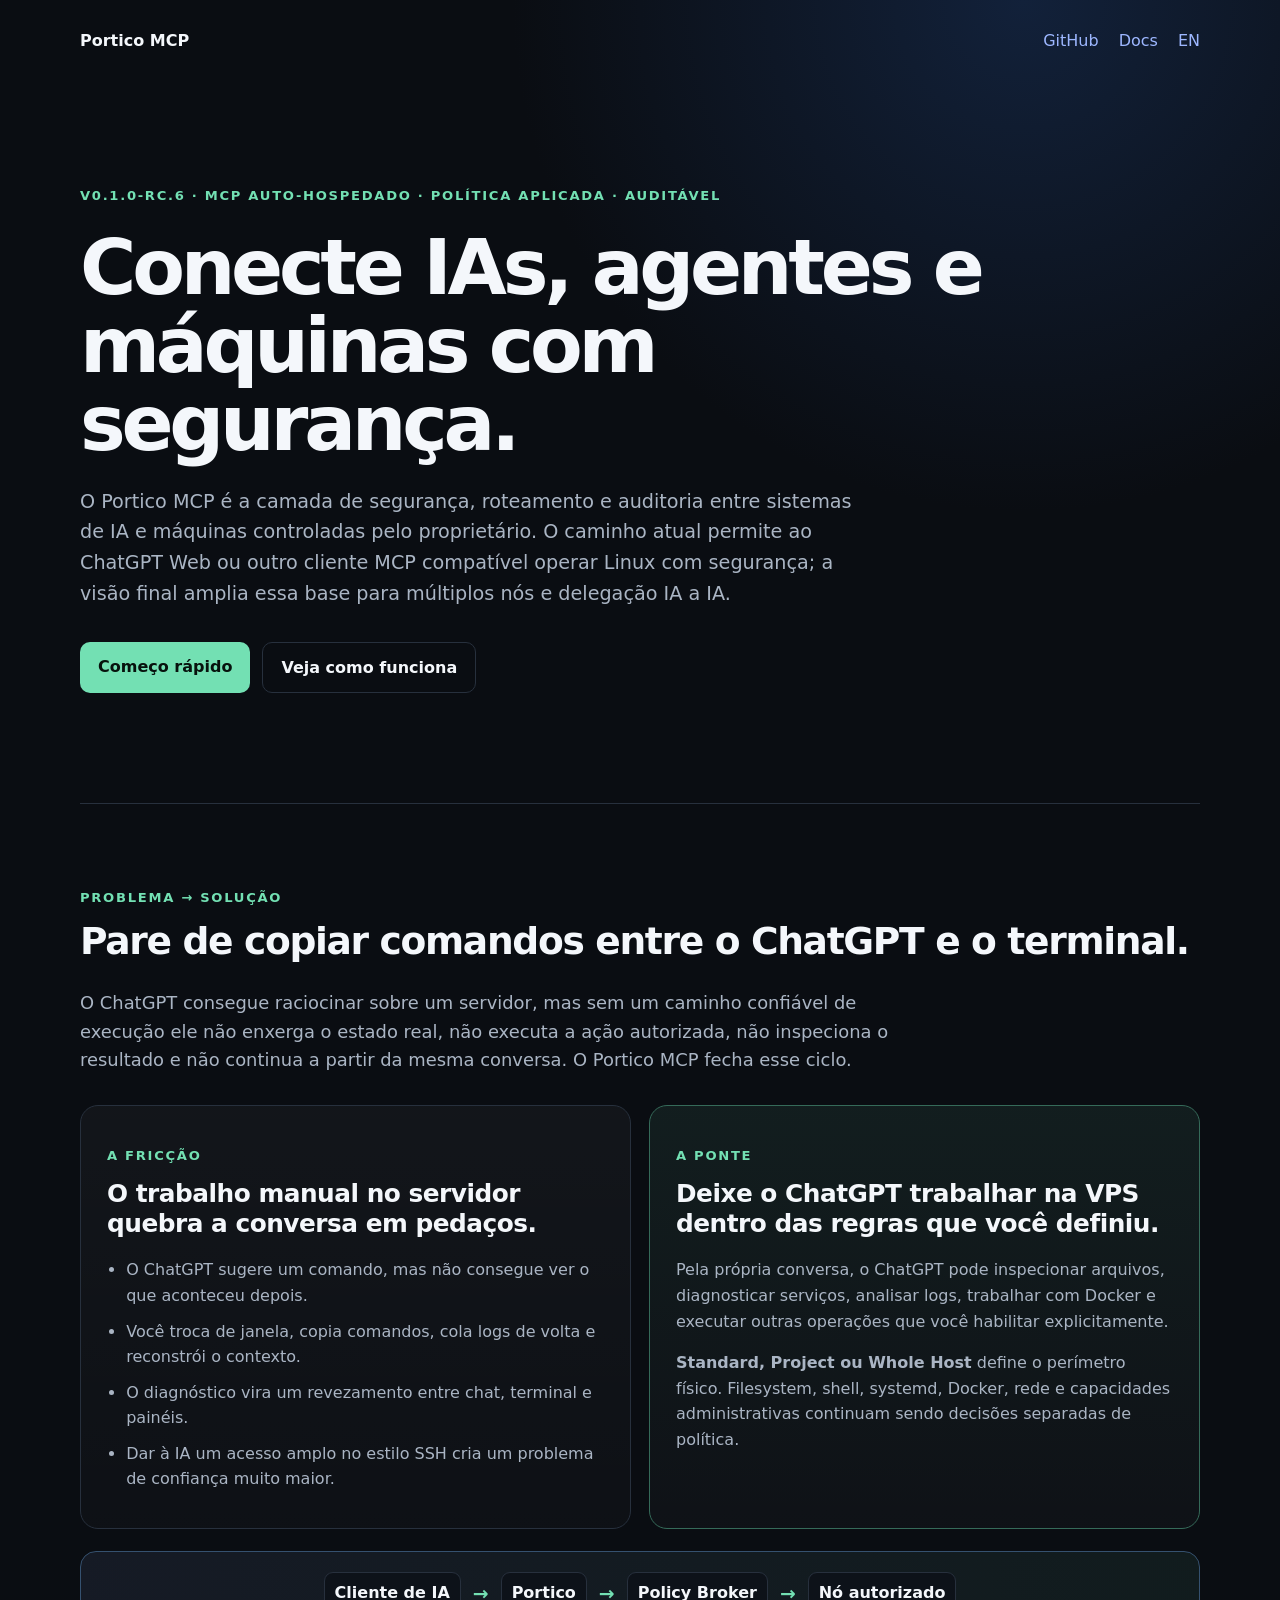
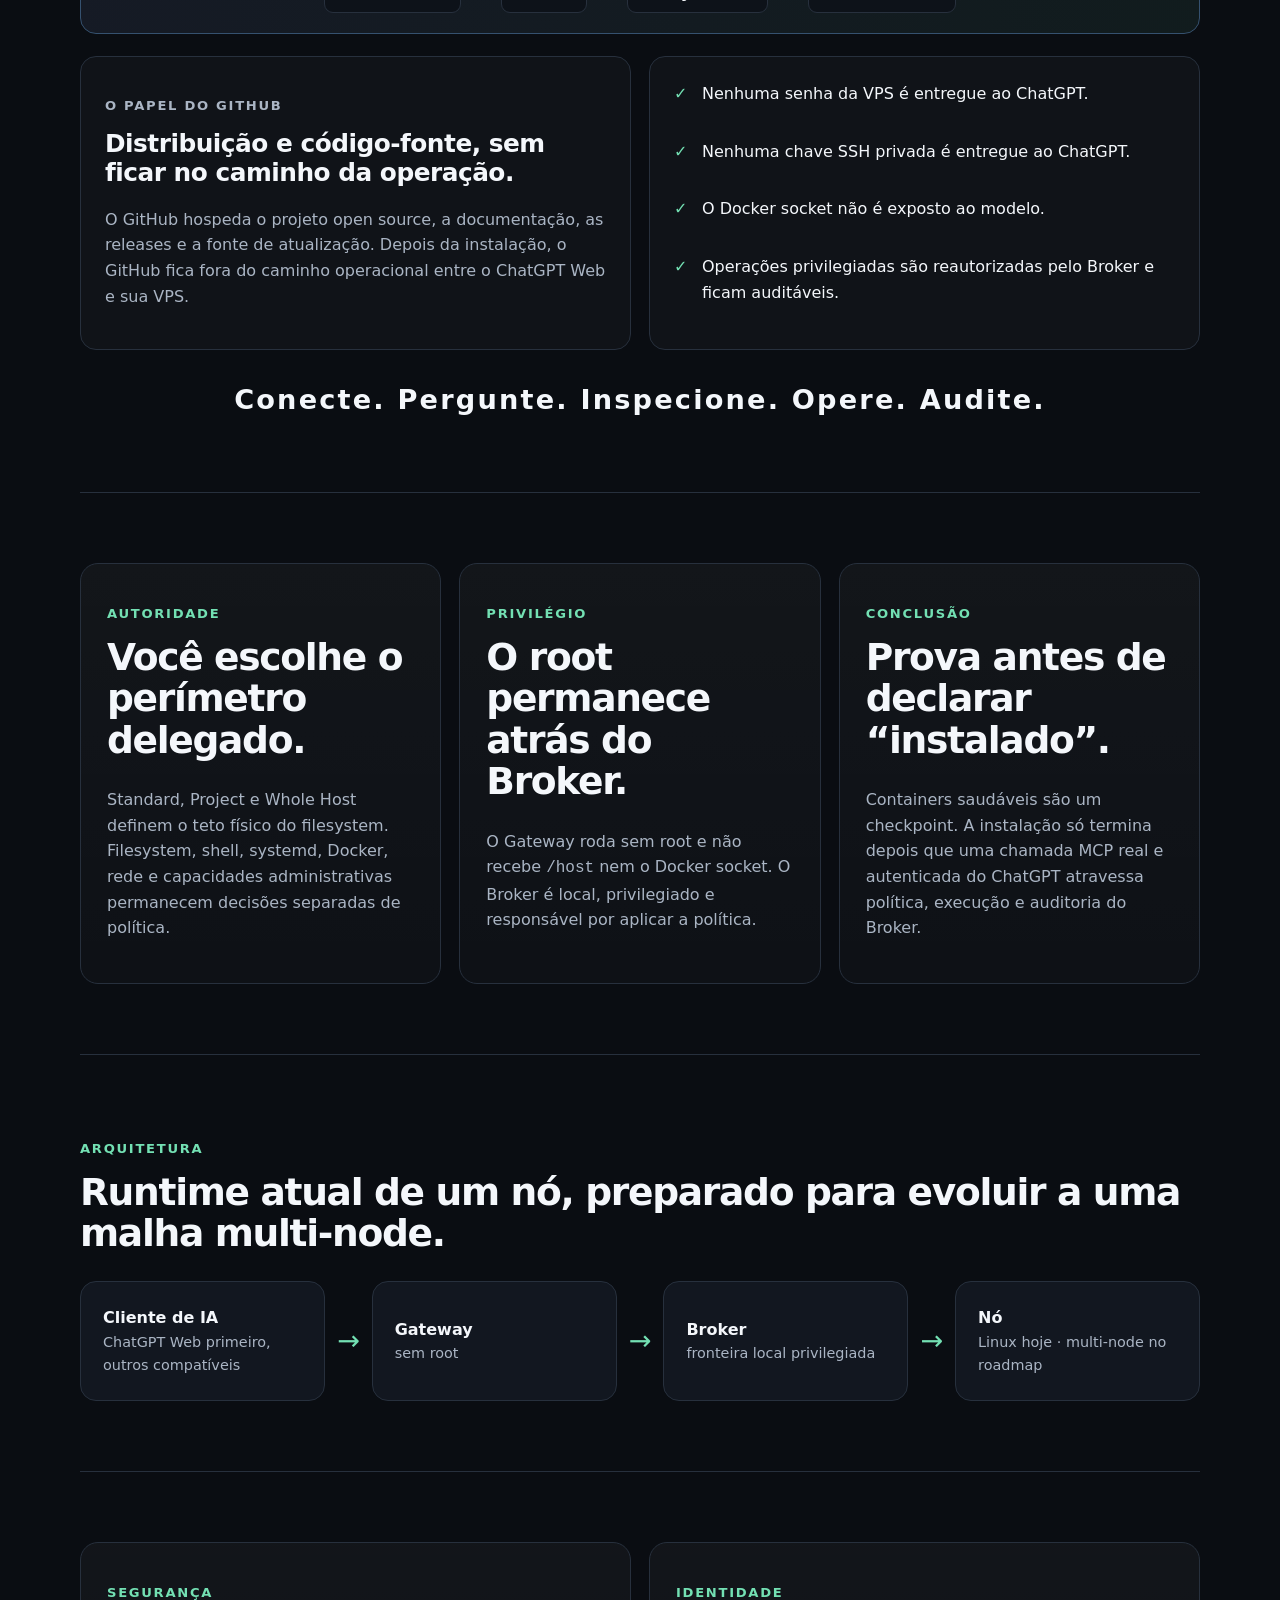
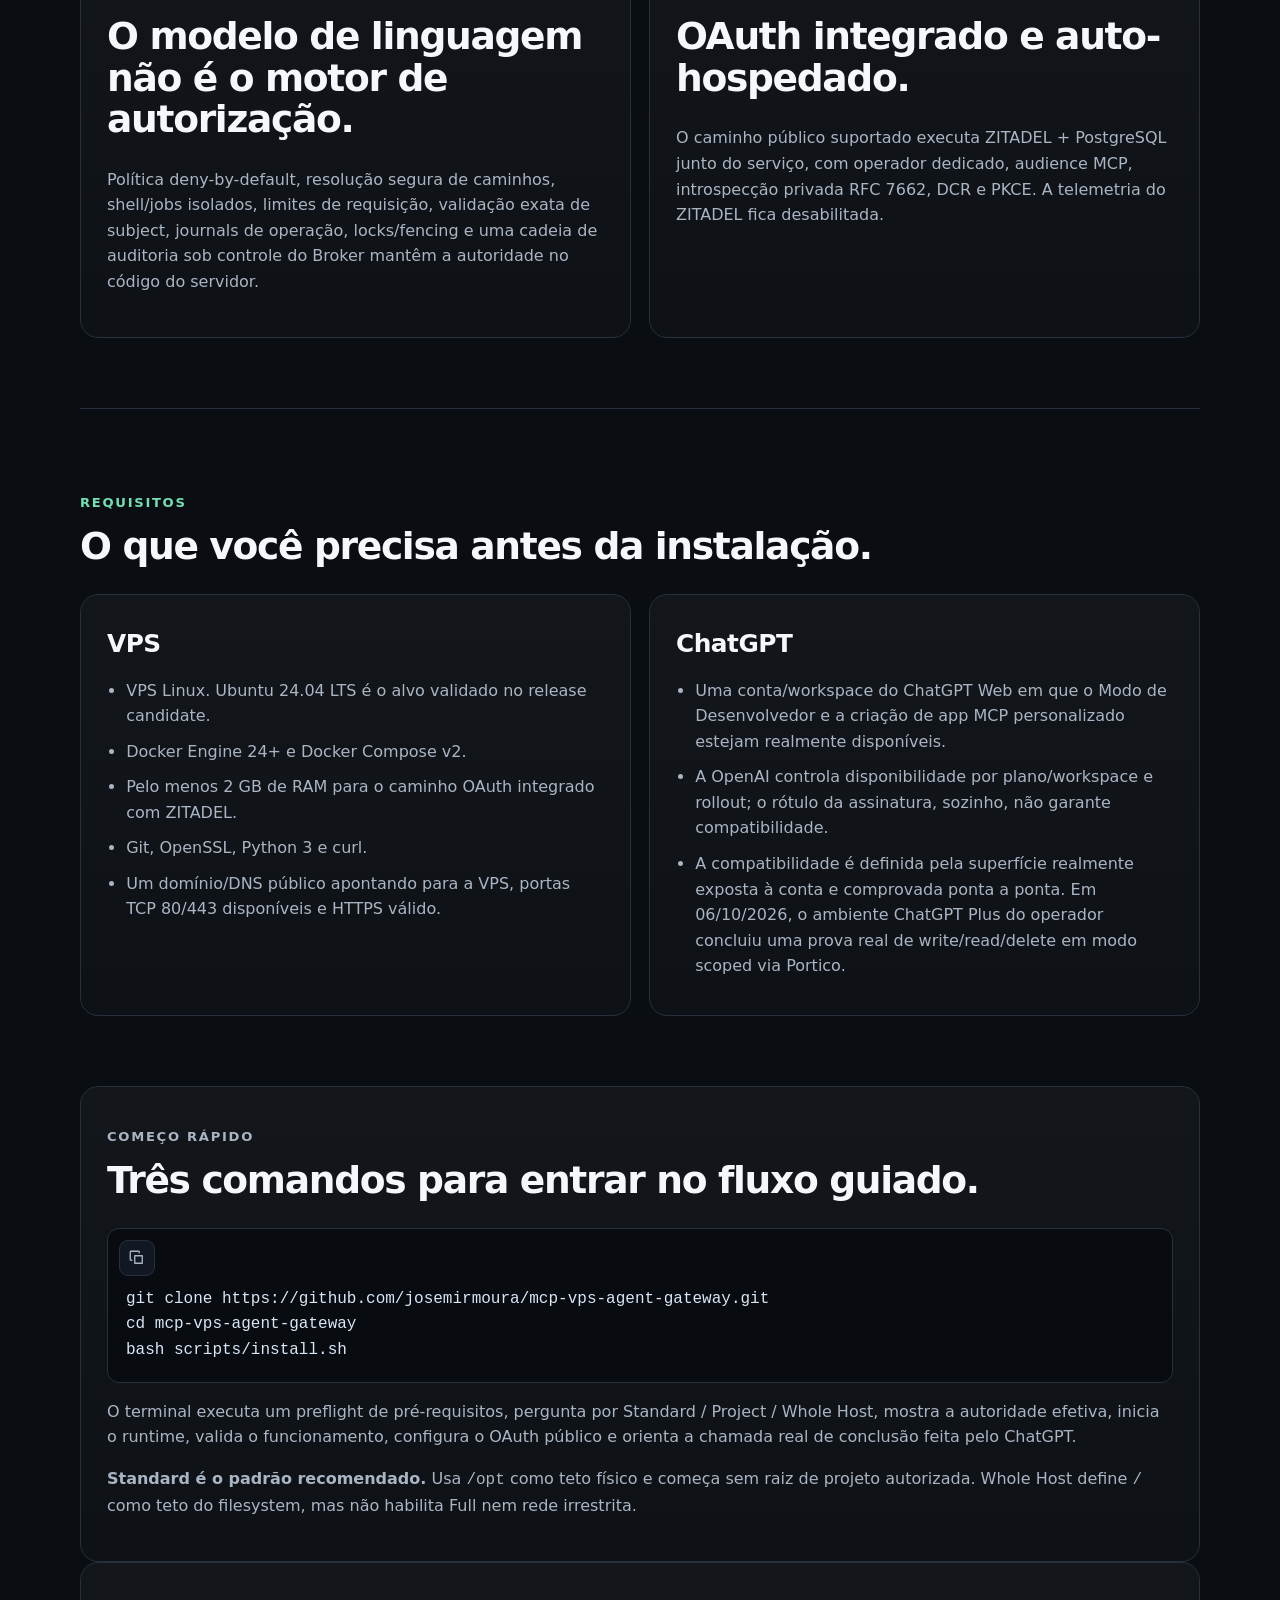
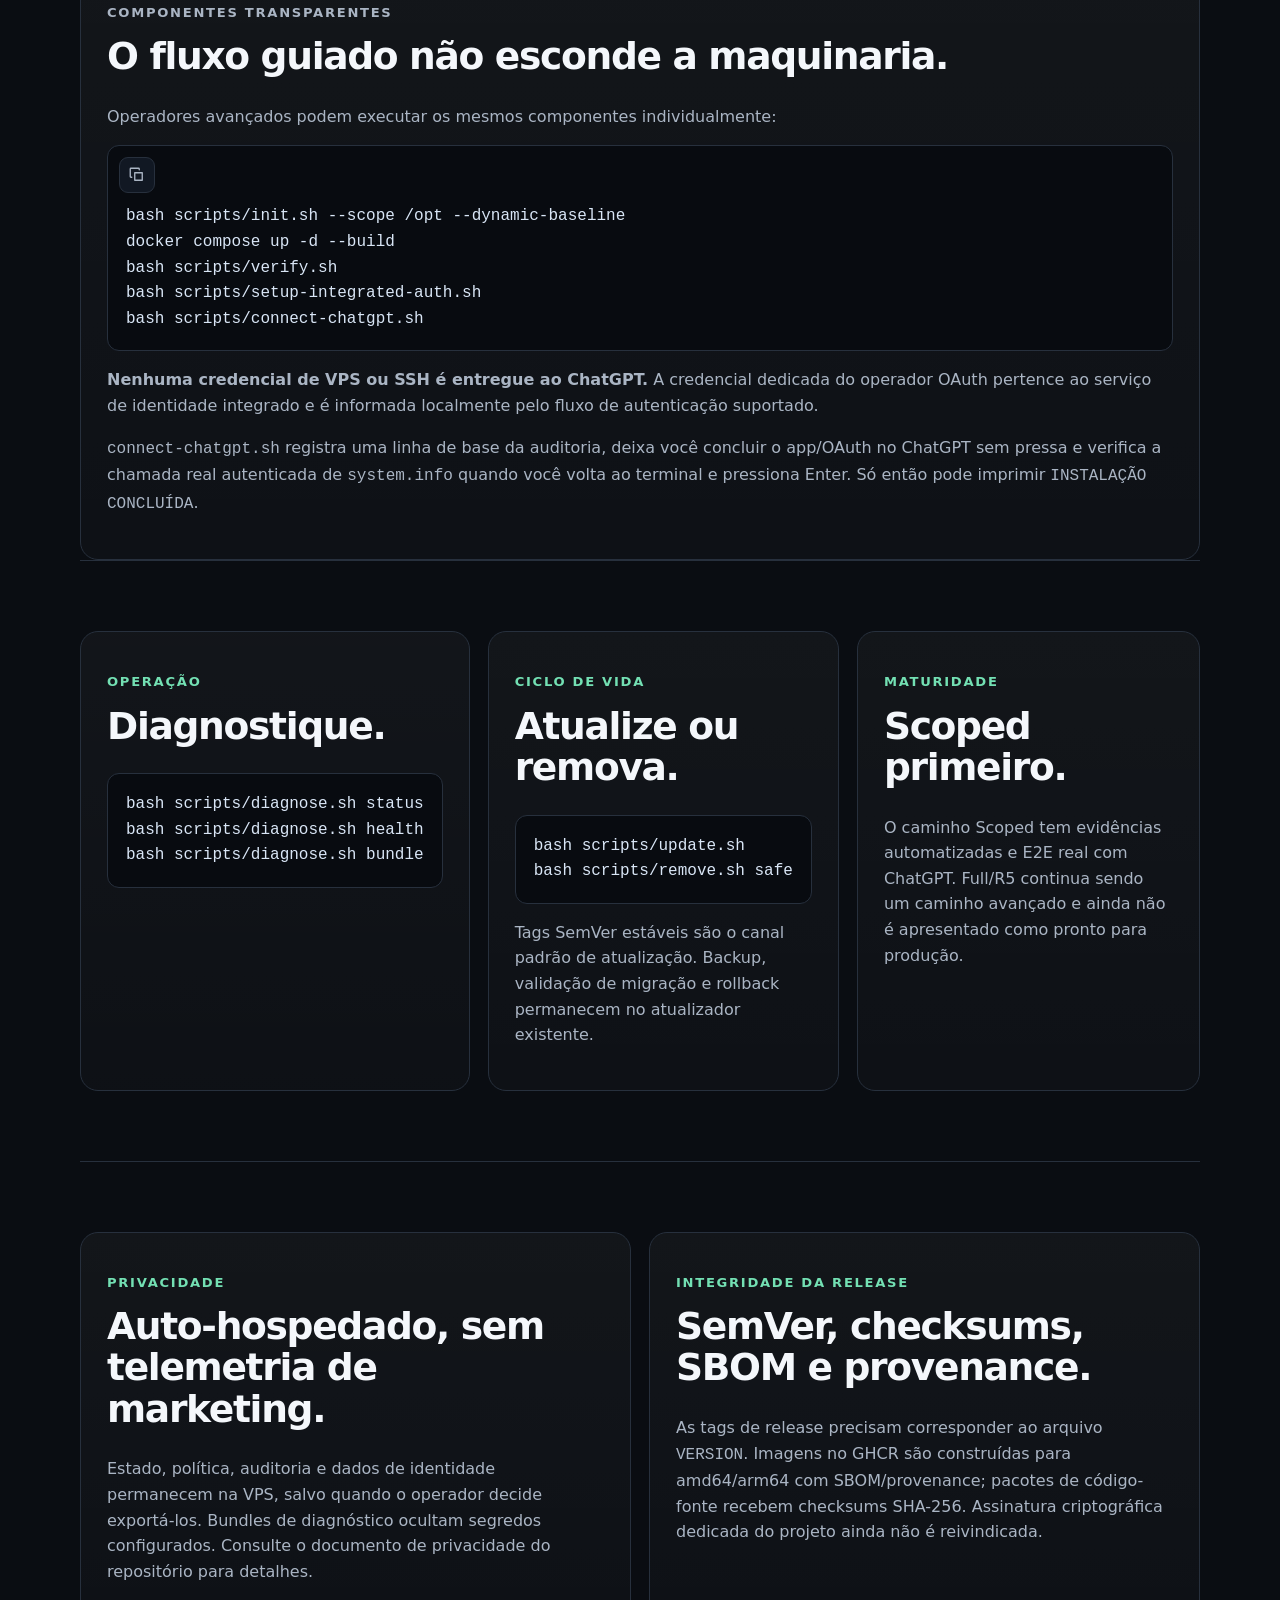
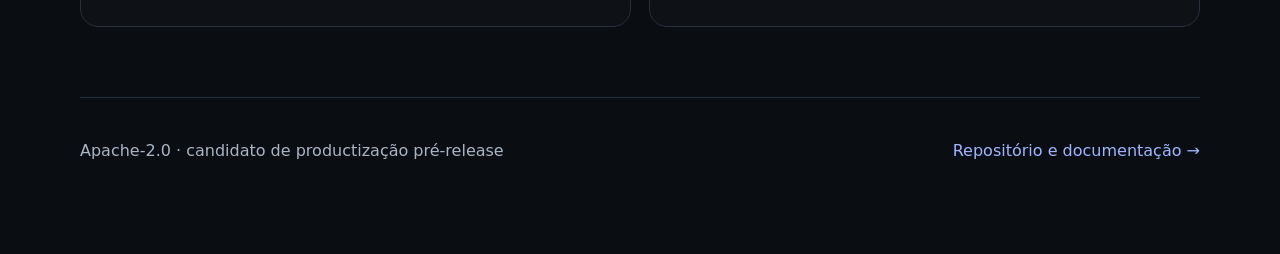
==== site/pt-BR/index.html @ 383d84ef "site: show rc6 candidate in pt-BR" ====
<!doctype html>
<html lang="pt-BR">
<head>
  <meta charset="utf-8">
  <meta name="viewport" content="width=device-width,initial-scale=1">
  <meta name="description" content="O Portico é uma camada open source multi-IA e multi-node de controle e comunicação. O caminho atual conecta com segurança ChatGPT Web e clientes MCP compatíveis ao Linux com policy e auditoria.">
  <link rel="canonical" href="https://josemirmoura.github.io/mcp-vps-agent-gateway/pt-BR/">
  <link rel="alternate" hreflang="en" href="https://josemirmoura.github.io/mcp-vps-agent-gateway/">
  <link rel="alternate" hreflang="pt-BR" href="https://josemirmoura.github.io/mcp-vps-agent-gateway/pt-BR/">
  <link rel="alternate" hreflang="x-default" href="https://josemirmoura.github.io/mcp-vps-agent-gateway/">
  <meta property="og:title" content="Conecte IAs, agentes e máquinas com segurança | Portico MCP">
  <meta property="og:description" content="Uma camada segura e auditável entre clientes de IA, agentes e máquinas. Caminho Linux validado hoje; multi-node e comunicação IA a IA no roadmap.">
  <meta property="og:type" content="website">
  <meta property="og:url" content="https://josemirmoura.github.io/mcp-vps-agent-gateway/pt-BR/">
  <meta property="og:locale" content="pt_BR">
  <meta property="og:locale:alternate" content="en_US">
  <title>Conecte IAs, agentes e máquinas com segurança | Portico MCP</title>
  <link rel="stylesheet" href="../styles.css">
  <script type="application/ld+json">
  {
    "@context": "https://schema.org",
    "@type": "SoftwareSourceCode",
    "name": "Portico MCP",
    "description": "Camada open source de controle e comunicação entre clientes de IA, agentes de IA, computadores e serviços. O caminho atual conecta clientes MCP compatíveis ao Linux com policy e auditoria; a visão final é multi-node e IA a IA.",
    "codeRepository": "https://github.com/josemirmoura/mcp-vps-agent-gateway",
    "programmingLanguage": ["Go", "Shell"],
    "runtimePlatform": "Linux com Docker Engine e Docker Compose v2",
    "license": "https://www.apache.org/licenses/LICENSE-2.0",
    "inLanguage": "pt-BR"
  }
  </script>
  <script src="../app.js" defer></script>
</head>
<body>
  <header class="hero">
    <nav>
      <strong>Portico MCP</strong>
      <div>
        <a href="https://github.com/josemirmoura/mcp-vps-agent-gateway">GitHub</a>
        <a href="https://github.com/josemirmoura/mcp-vps-agent-gateway/blob/main/README.pt-BR.md">Docs</a>
        <a href="../" lang="en" hreflang="en">EN</a>
      </div>
    </nav>
    <div class="hero-copy">
      <p class="eyebrow">v0.1.0-rc.6 · MCP auto-hospedado · política aplicada · auditável</p>
      <h1>Conecte IAs, agentes e máquinas com segurança.</h1>
      <p class="lede">O Portico MCP é a camada de segurança, roteamento e auditoria entre sistemas de IA e máquinas controladas pelo proprietário. O caminho atual permite ao ChatGPT Web ou outro cliente MCP compatível operar Linux com segurança; a visão final amplia essa base para múltiplos nós e delegação IA a IA.</p>
      <div class="actions">
        <a class="button" href="#quick-start">Começo rápido</a>
        <a class="button secondary" href="#problem-solution">Veja como funciona</a>
      </div>
    </div>
  </header>

  <main>
    <section id="problem-solution" class="solution-section">
      <p class="eyebrow">Problema → Solução</p>
      <h2>Pare de copiar comandos entre o ChatGPT e o terminal.</h2>
      <p class="section-lede">O ChatGPT consegue raciocinar sobre um servidor, mas sem um caminho confiável de execução ele não enxerga o estado real, não executa a ação autorizada, não inspeciona o resultado e não continua a partir da mesma conversa. O Portico MCP fecha esse ciclo.</p>

      <div class="grid two problem-solution-grid">
        <article>
          <p class="eyebrow">A fricção</p>
          <h3>O trabalho manual no servidor quebra a conversa em pedaços.</h3>
          <ul class="feature-list">
            <li>O ChatGPT sugere um comando, mas não consegue ver o que aconteceu depois.</li>
            <li>Você troca de janela, copia comandos, cola logs de volta e reconstrói o contexto.</li>
            <li>O diagnóstico vira um revezamento entre chat, terminal e painéis.</li>
            <li>Dar à IA um acesso amplo no estilo SSH cria um problema de confiança muito maior.</li>
          </ul>
        </article>
        <article class="solution-card">
          <p class="eyebrow">A ponte</p>
          <h3>Deixe o ChatGPT trabalhar na VPS dentro das regras que você definiu.</h3>
          <p>Pela própria conversa, o ChatGPT pode inspecionar arquivos, diagnosticar serviços, analisar logs, trabalhar com Docker e executar outras operações que você habilitar explicitamente.</p>
          <p><strong>Standard, Project ou Whole Host</strong> define o perímetro físico. Filesystem, shell, systemd, Docker, rede e capacidades administrativas continuam sendo decisões separadas de política.</p>
        </article>
      </div>

      <div class="runtime-strip" aria-label="Fluxo de execução">
        <span>Cliente de IA</span><b>→</b><span>Portico</span><b>→</b><span>Policy Broker</span><b>→</b><span>Nó autorizado</span>
      </div>

      <div class="grid two trust-grid">
        <div class="trust-copy">
          <p class="eyebrow">O papel do GitHub</p>
          <h3>Distribuição e código-fonte, sem ficar no caminho da operação.</h3>
          <p>O GitHub hospeda o projeto open source, a documentação, as releases e a fonte de atualização. Depois da instalação, o GitHub fica fora do caminho operacional entre o ChatGPT Web e sua VPS.</p>
        </div>
        <ul class="assurance-list">
          <li>Nenhuma senha da VPS é entregue ao ChatGPT.</li>
          <li>Nenhuma chave SSH privada é entregue ao ChatGPT.</li>
          <li>O Docker socket não é exposto ao modelo.</li>
          <li>Operações privilegiadas são reautorizadas pelo Broker e ficam auditáveis.</li>
        </ul>
      </div>

      <p class="closing-line">Conecte. Pergunte. Inspecione. Opere. Audite.</p>
    </section>

    <section class="grid three">
      <article>
        <p class="eyebrow">Autoridade</p>
        <h2>Você escolhe o perímetro delegado.</h2>
        <p>Standard, Project e Whole Host definem o teto físico do filesystem. Filesystem, shell, systemd, Docker, rede e capacidades administrativas permanecem decisões separadas de política.</p>
      </article>
      <article>
        <p class="eyebrow">Privilégio</p>
        <h2>O root permanece atrás do Broker.</h2>
        <p>O Gateway roda sem root e não recebe <code>/host</code> nem o Docker socket. O Broker é local, privilegiado e responsável por aplicar a política.</p>
      </article>
      <article>
        <p class="eyebrow">Conclusão</p>
        <h2>Prova antes de declarar “instalado”.</h2>
        <p>Containers saudáveis são um checkpoint. A instalação só termina depois que uma chamada MCP real e autenticada do ChatGPT atravessa política, execução e auditoria do Broker.</p>
      </article>
    </section>

    <section>
      <p class="eyebrow">Arquitetura</p>
      <h2>Runtime atual de um nó, preparado para evoluir a uma malha multi-node.</h2>
      <div class="architecture">
        <div class="node"><strong>Cliente de IA</strong><span>ChatGPT Web primeiro, outros compatíveis</span></div>
        <div class="arrow">→</div>
        <div class="node"><strong>Gateway</strong><span>sem root</span></div>
        <div class="arrow">→</div>
        <div class="node"><strong>Broker</strong><span>fronteira local privilegiada</span></div>
        <div class="arrow">→</div>
        <div class="node"><strong>Nó</strong><span>Linux hoje · multi-node no roadmap</span></div>
      </div>
    </section>

    <section class="grid two">
      <article>
        <p class="eyebrow">Segurança</p>
        <h2>O modelo de linguagem não é o motor de autorização.</h2>
        <p>Política deny-by-default, resolução segura de caminhos, shell/jobs isolados, limites de requisição, validação exata de subject, journals de operação, locks/fencing e uma cadeia de auditoria sob controle do Broker mantêm a autoridade no código do servidor.</p>
      </article>
      <article>
        <p class="eyebrow">Identidade</p>
        <h2>OAuth integrado e auto-hospedado.</h2>
        <p>O caminho público suportado executa ZITADEL + PostgreSQL junto do serviço, com operador dedicado, audience MCP, introspecção privada RFC 7662, DCR e PKCE. A telemetria do ZITADEL fica desabilitada.</p>
      </article>
    </section>

    <section id="requirements">
      <p class="eyebrow">Requisitos</p>
      <h2>O que você precisa antes da instalação.</h2>
      <div class="grid two">
        <article>
          <h3>VPS</h3>
          <ul class="feature-list">
            <li>VPS Linux. Ubuntu 24.04 LTS é o alvo validado no release candidate.</li>
            <li>Docker Engine 24+ e Docker Compose v2.</li>
            <li>Pelo menos 2 GB de RAM para o caminho OAuth integrado com ZITADEL.</li>
            <li>Git, OpenSSL, Python 3 e curl.</li>
            <li>Um domínio/DNS público apontando para a VPS, portas TCP 80/443 disponíveis e HTTPS válido.</li>
          </ul>
        </article>
        <article>
          <h3>ChatGPT</h3>
          <ul class="feature-list">
            <li>Uma conta/workspace do ChatGPT Web em que o Modo de Desenvolvedor e a criação de app MCP personalizado estejam realmente disponíveis.</li>
            <li>A OpenAI controla disponibilidade por plano/workspace e rollout; o rótulo da assinatura, sozinho, não garante compatibilidade.</li>
            <li>A compatibilidade é definida pela superfície realmente exposta à conta e comprovada ponta a ponta. Em 06/10/2026, o ambiente ChatGPT Plus do operador concluiu uma prova real de write/read/delete em modo scoped via Portico.</li>
          </ul>
        </article>
      </div>
    </section>

    <section id="quick-start" class="quick">
      <p class="eyebrow">Começo rápido</p>
      <h2>Três comandos para entrar no fluxo guiado.</h2>
      <div class="code-block">
        <button class="copy-button" type="button" data-copy-target="quick-start-code" aria-label="Copiar começo rápido" title="Copiar comandos">
          <svg class="copy-icon" viewBox="0 0 24 24" aria-hidden="true"><path d="M9 9h10v10H9z"></path><path d="M5 15H4a1 1 0 0 1-1-1V4a1 1 0 0 1 1-1h10a1 1 0 0 1 1 1v1"></path></svg>
          <svg class="check-icon" viewBox="0 0 24 24" aria-hidden="true"><path d="m5 12 4 4L19 6"></path></svg>
        </button>
        <pre><code id="quick-start-code">git clone https://github.com/josemirmoura/mcp-vps-agent-gateway.git
cd mcp-vps-agent-gateway
bash scripts/install.sh</code></pre>
      </div>
      <p>O terminal executa um preflight de pré-requisitos, pergunta por Standard / Project / Whole Host, mostra a autoridade efetiva, inicia o runtime, valida o funcionamento, configura o OAuth público e orienta a chamada real de conclusão feita pelo ChatGPT.</p>
      <p><strong>Standard é o padrão recomendado.</strong> Usa <code>/opt</code> como teto físico e começa sem raiz de projeto autorizada. Whole Host define <code>/</code> como teto do filesystem, mas não habilita Full nem rede irrestrita.</p>
    </section>

    <section id="connect-chatgpt" class="quick">
      <p class="eyebrow">Componentes transparentes</p>
      <h2>O fluxo guiado não esconde a maquinaria.</h2>
      <p>Operadores avançados podem executar os mesmos componentes individualmente:</p>
      <div class="code-block">
        <button class="copy-button" type="button" data-copy-target="components-code" aria-label="Copiar comandos dos componentes" title="Copiar comandos">
          <svg class="copy-icon" viewBox="0 0 24 24" aria-hidden="true"><path d="M9 9h10v10H9z"></path><path d="M5 15H4a1 1 0 0 1-1-1V4a1 1 0 0 1 1-1h10a1 1 0 0 1 1 1v1"></path></svg>
          <svg class="check-icon" viewBox="0 0 24 24" aria-hidden="true"><path d="m5 12 4 4L19 6"></path></svg>
        </button>
        <pre><code id="components-code">bash scripts/init.sh --scope /opt --dynamic-baseline
docker compose up -d --build
bash scripts/verify.sh
bash scripts/setup-integrated-auth.sh
bash scripts/connect-chatgpt.sh</code></pre>
      </div>
      <p><strong>Nenhuma credencial de VPS ou SSH é entregue ao ChatGPT.</strong> A credencial dedicada do operador OAuth pertence ao serviço de identidade integrado e é informada localmente pelo fluxo de autenticação suportado.</p>
      <p><code>connect-chatgpt.sh</code> registra uma linha de base da auditoria, deixa você concluir o app/OAuth no ChatGPT sem pressa e verifica a chamada real autenticada de <code>system.info</code> quando você volta ao terminal e pressiona Enter. Só então pode imprimir <code>INSTALAÇÃO CONCLUÍDA</code>.</p>
    </section>

    <section class="grid three">
      <article>
        <p class="eyebrow">Operação</p>
        <h2>Diagnostique.</h2>
        <pre><code>bash scripts/diagnose.sh status
bash scripts/diagnose.sh health
bash scripts/diagnose.sh bundle</code></pre>
      </article>
      <article>
        <p class="eyebrow">Ciclo de vida</p>
        <h2>Atualize ou remova.</h2>
        <pre><code>bash scripts/update.sh
bash scripts/remove.sh safe</code></pre>
        <p>Tags SemVer estáveis são o canal padrão de atualização. Backup, validação de migração e rollback permanecem no atualizador existente.</p>
      </article>
      <article>
        <p class="eyebrow">Maturidade</p>
        <h2>Scoped primeiro.</h2>
        <p>O caminho Scoped tem evidências automatizadas e E2E real com ChatGPT. Full/R5 continua sendo um caminho avançado e ainda não é apresentado como pronto para produção.</p>
      </article>
    </section>

    <section class="grid two">
      <article>
        <p class="eyebrow">Privacidade</p>
        <h2>Auto-hospedado, sem telemetria de marketing.</h2>
        <p>Estado, política, auditoria e dados de identidade permanecem na VPS, salvo quando o operador decide exportá-los. Bundles de diagnóstico ocultam segredos configurados. Consulte o documento de privacidade do repositório para detalhes.</p>
      </article>
      <article>
        <p class="eyebrow">Integridade da release</p>
        <h2>SemVer, checksums, SBOM e provenance.</h2>
        <p>As tags de release precisam corresponder ao arquivo <code>VERSION</code>. Imagens no GHCR são construídas para amd64/arm64 com SBOM/provenance; pacotes de código-fonte recebem checksums SHA-256. Assinatura criptográfica dedicada do projeto ainda não é reivindicada.</p>
      </article>
    </section>
  </main>

  <footer>
    <span>Apache-2.0 · candidato de productização pré-release</span>
    <a href="https://github.com/josemirmoura/mcp-vps-agent-gateway">Repositório e documentação →</a>
  </footer>
</body>
</html>
---- site/styles.css ----
:root{color-scheme:dark;--bg:#0a0d12;--panel:#121720;--line:#27303d;--text:#f4f7fb;--muted:#aab5c4;--accent:#73e0b3;--accent2:#9db7ff}
*{box-sizing:border-box}
html{scroll-behavior:smooth}
body{margin:0;background:radial-gradient(circle at 80% 0,#12213a 0,transparent 32rem),var(--bg);color:var(--text);font:16px/1.6 Inter,ui-sans-serif,system-ui,-apple-system,BlinkMacSystemFont,"Segoe UI",sans-serif}
a{color:var(--accent2);text-decoration:none} a:hover{text-decoration:underline}
.hero,main,footer{width:min(1120px,calc(100% - 40px));margin:auto}
nav{display:flex;justify-content:space-between;gap:20px;padding:28px 0} nav div{display:flex;gap:20px}
.hero-copy{padding:90px 0 110px;max-width:920px}
.eyebrow{color:var(--accent);font-size:.82rem;font-weight:800;letter-spacing:.13em;text-transform:uppercase}
h1{font-size:clamp(2.6rem,6vw,5.6rem);line-height:1.02;letter-spacing:-.055em;margin:.3em 0}
h2{font-size:clamp(1.5rem,3vw,2.35rem);line-height:1.1;letter-spacing:-.035em;margin:.35em 0 .7em}
h3{font-size:clamp(1.15rem,2vw,1.55rem);line-height:1.2;letter-spacing:-.02em;margin:.35em 0 .75em}
.lede{max-width:790px;color:var(--muted);font-size:1.2rem}.section-lede{max-width:860px;color:var(--muted);font-size:1.12rem;margin-bottom:30px}
.actions{display:flex;gap:12px;flex-wrap:wrap;margin-top:32px}.button{display:inline-block;padding:12px 18px;border-radius:10px;background:var(--accent);color:#07120d;font-weight:800}.button.secondary{background:transparent;border:1px solid var(--line);color:var(--text)}
main section{padding:70px 0;border-top:1px solid var(--line)}
.grid{display:grid;gap:18px}.three{grid-template-columns:repeat(3,1fr)}.two{grid-template-columns:repeat(2,1fr)}
article,.quick{background:linear-gradient(180deg,rgba(255,255,255,.035),rgba(255,255,255,.015));border:1px solid var(--line);border-radius:18px;padding:26px}article p,.quick p{color:var(--muted)}
.solution-section{position:relative}.problem-solution-grid{margin-top:22px}.solution-card{border-color:#356a59;background:linear-gradient(180deg,rgba(115,224,179,.08),rgba(255,255,255,.018))}.feature-list{margin:18px 0 0;padding-left:1.2rem;color:var(--muted)}.feature-list li{margin:.62rem 0}.runtime-strip{display:flex;align-items:center;justify-content:center;gap:12px;flex-wrap:wrap;margin:22px 0;padding:20px;border:1px solid #35516f;border-radius:16px;background:linear-gradient(90deg,rgba(157,183,255,.08),rgba(115,224,179,.07));font-weight:750}.runtime-strip span{padding:7px 10px;border:1px solid var(--line);border-radius:9px;background:#0d1219}.runtime-strip b{color:var(--accent);font-size:1.18rem}.trust-grid{align-items:stretch;margin-top:18px}.trust-copy,.assurance-list{margin:0;border:1px solid var(--line);border-radius:16px;background:rgba(255,255,255,.025);padding:24px}.trust-copy p{color:var(--muted)}.assurance-list{list-style:none;display:grid;gap:12px}.assurance-list li{position:relative;padding-left:28px;color:var(--text)}.assurance-list li:before{content:"✓";position:absolute;left:0;color:var(--accent);font-weight:900}.closing-line{margin:28px 0 0;text-align:center;font-size:clamp(1.2rem,2.5vw,1.7rem);font-weight:850;letter-spacing:.08em;color:var(--text)}
.architecture{display:grid;grid-template-columns:1fr auto 1fr auto 1fr auto 1fr;gap:12px;align-items:center}.node{min-height:120px;border:1px solid var(--line);border-radius:16px;padding:22px;background:var(--panel);display:flex;flex-direction:column;justify-content:center}.node span{color:var(--muted);font-size:.9rem}.arrow{color:var(--accent);font-size:1.7rem}
pre{overflow:auto;background:#080b10;border:1px solid var(--line);border-radius:12px;padding:18px;color:#d9e6f6}code{font-family:"SFMono-Regular",Consolas,"Liberation Mono",monospace}
.code-block{position:relative}.code-block pre{padding-top:58px;margin:0}.copy-button{position:absolute;top:12px;left:12px;z-index:1;width:36px;height:36px;display:grid;place-items:center;border:1px solid var(--line);border-radius:9px;background:#111823;color:var(--muted);cursor:pointer}.copy-button:hover{color:var(--text);border-color:#46546a}.copy-button:focus-visible{outline:2px solid var(--accent2);outline-offset:2px}.copy-button svg{width:18px;height:18px;fill:none;stroke:currentColor;stroke-width:1.8;stroke-linecap:round;stroke-linejoin:round}.copy-button .check-icon{display:none}.copy-button.copied{color:var(--accent);border-color:var(--accent)}.copy-button.copied .copy-icon{display:none}.copy-button.copied .check-icon{display:block}
footer{display:flex;justify-content:space-between;gap:20px;padding:40px 0 70px;color:var(--muted);border-top:1px solid var(--line)}
@media(max-width:800px){.three,.two{grid-template-columns:1fr}.architecture{grid-template-columns:1fr}.arrow{transform:rotate(90deg);text-align:center}.hero-copy{padding:55px 0 80px}.runtime-strip{justify-content:flex-start}.runtime-strip b{transform:rotate(90deg)}nav{align-items:flex-start}footer{flex-direction:column}}
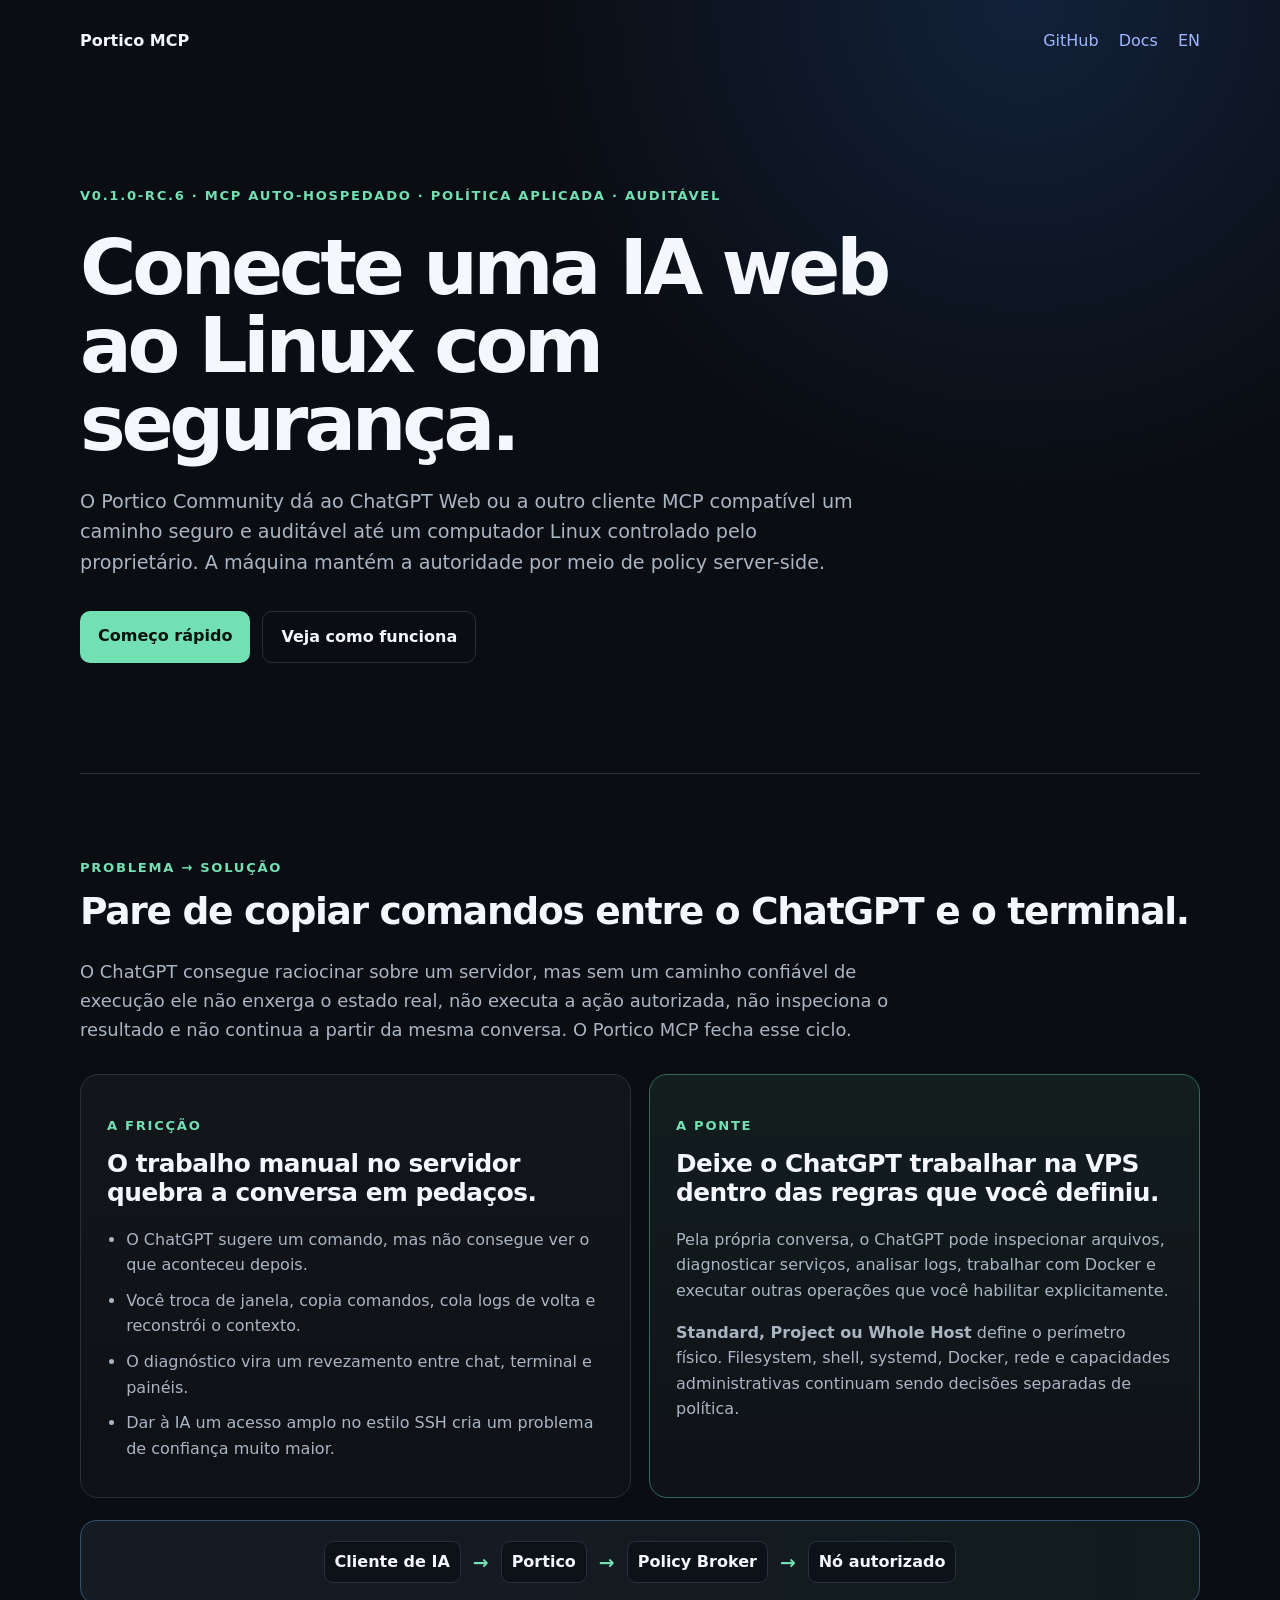
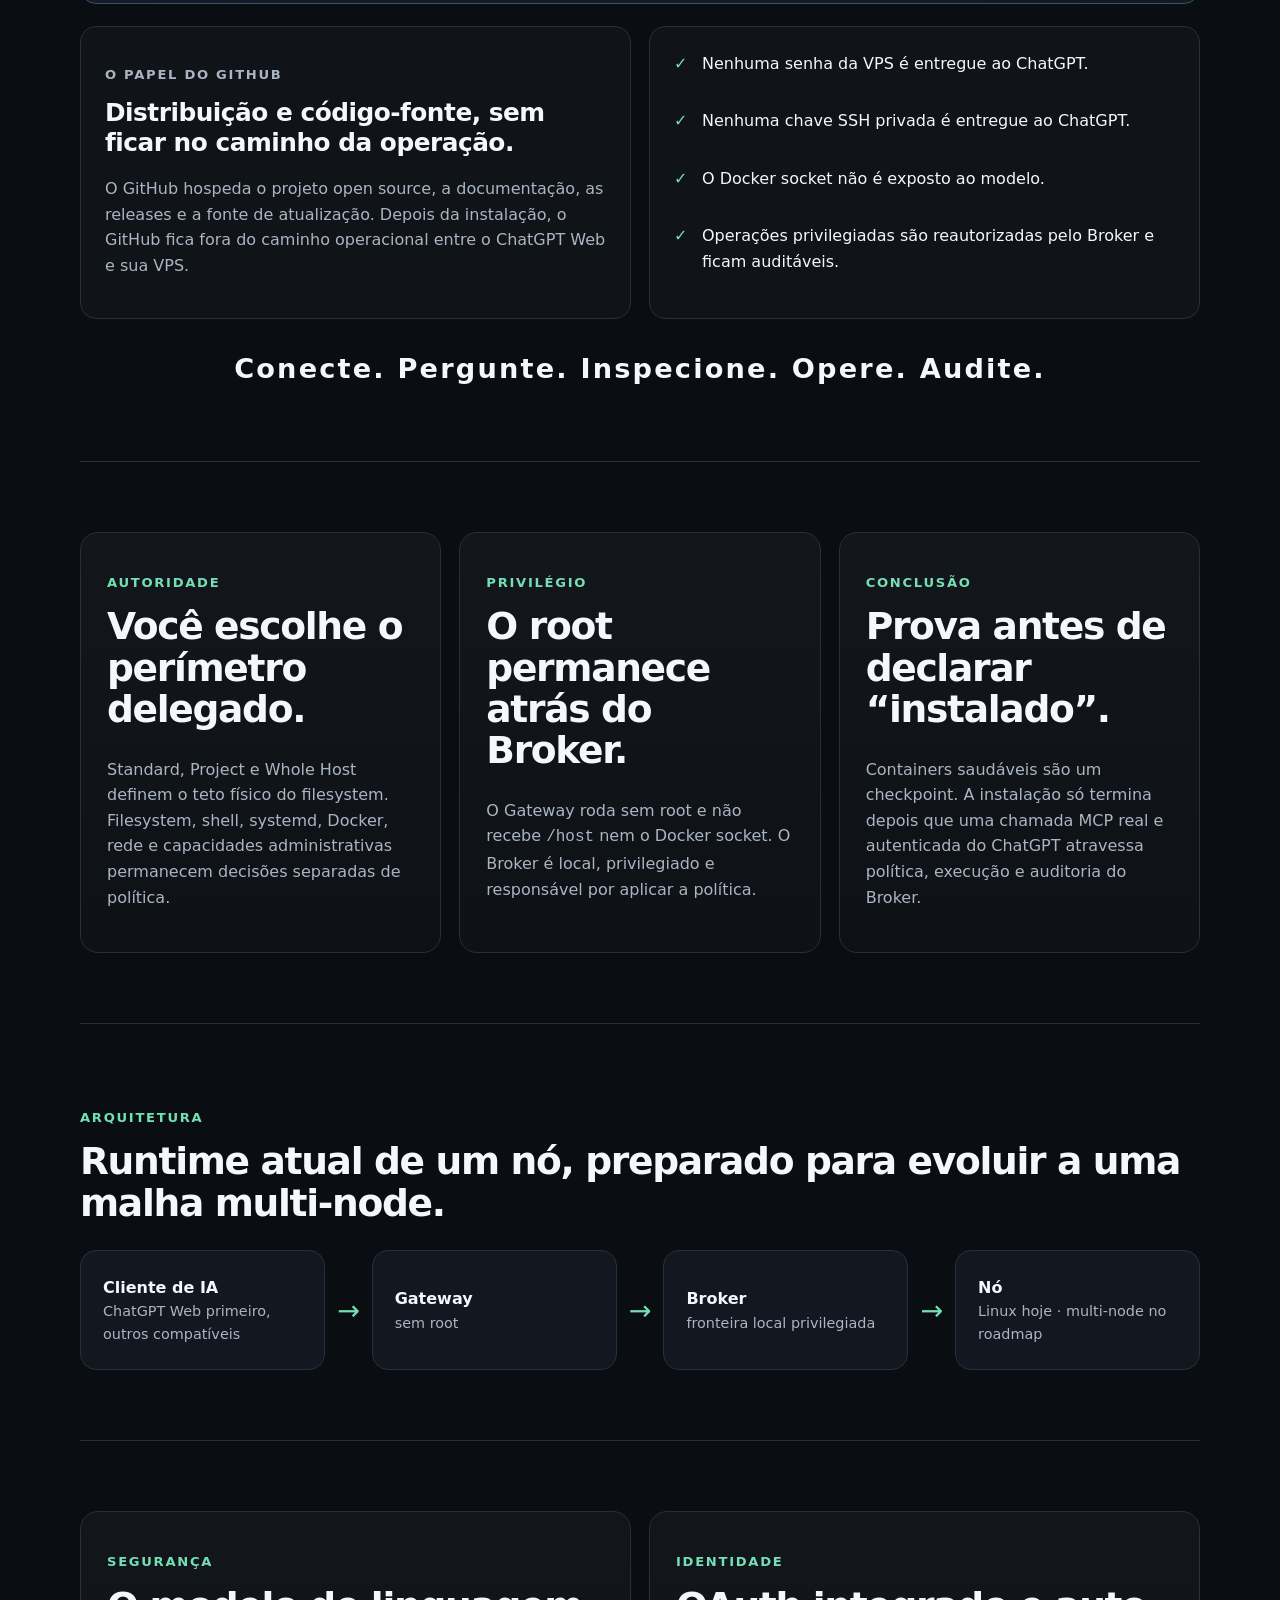
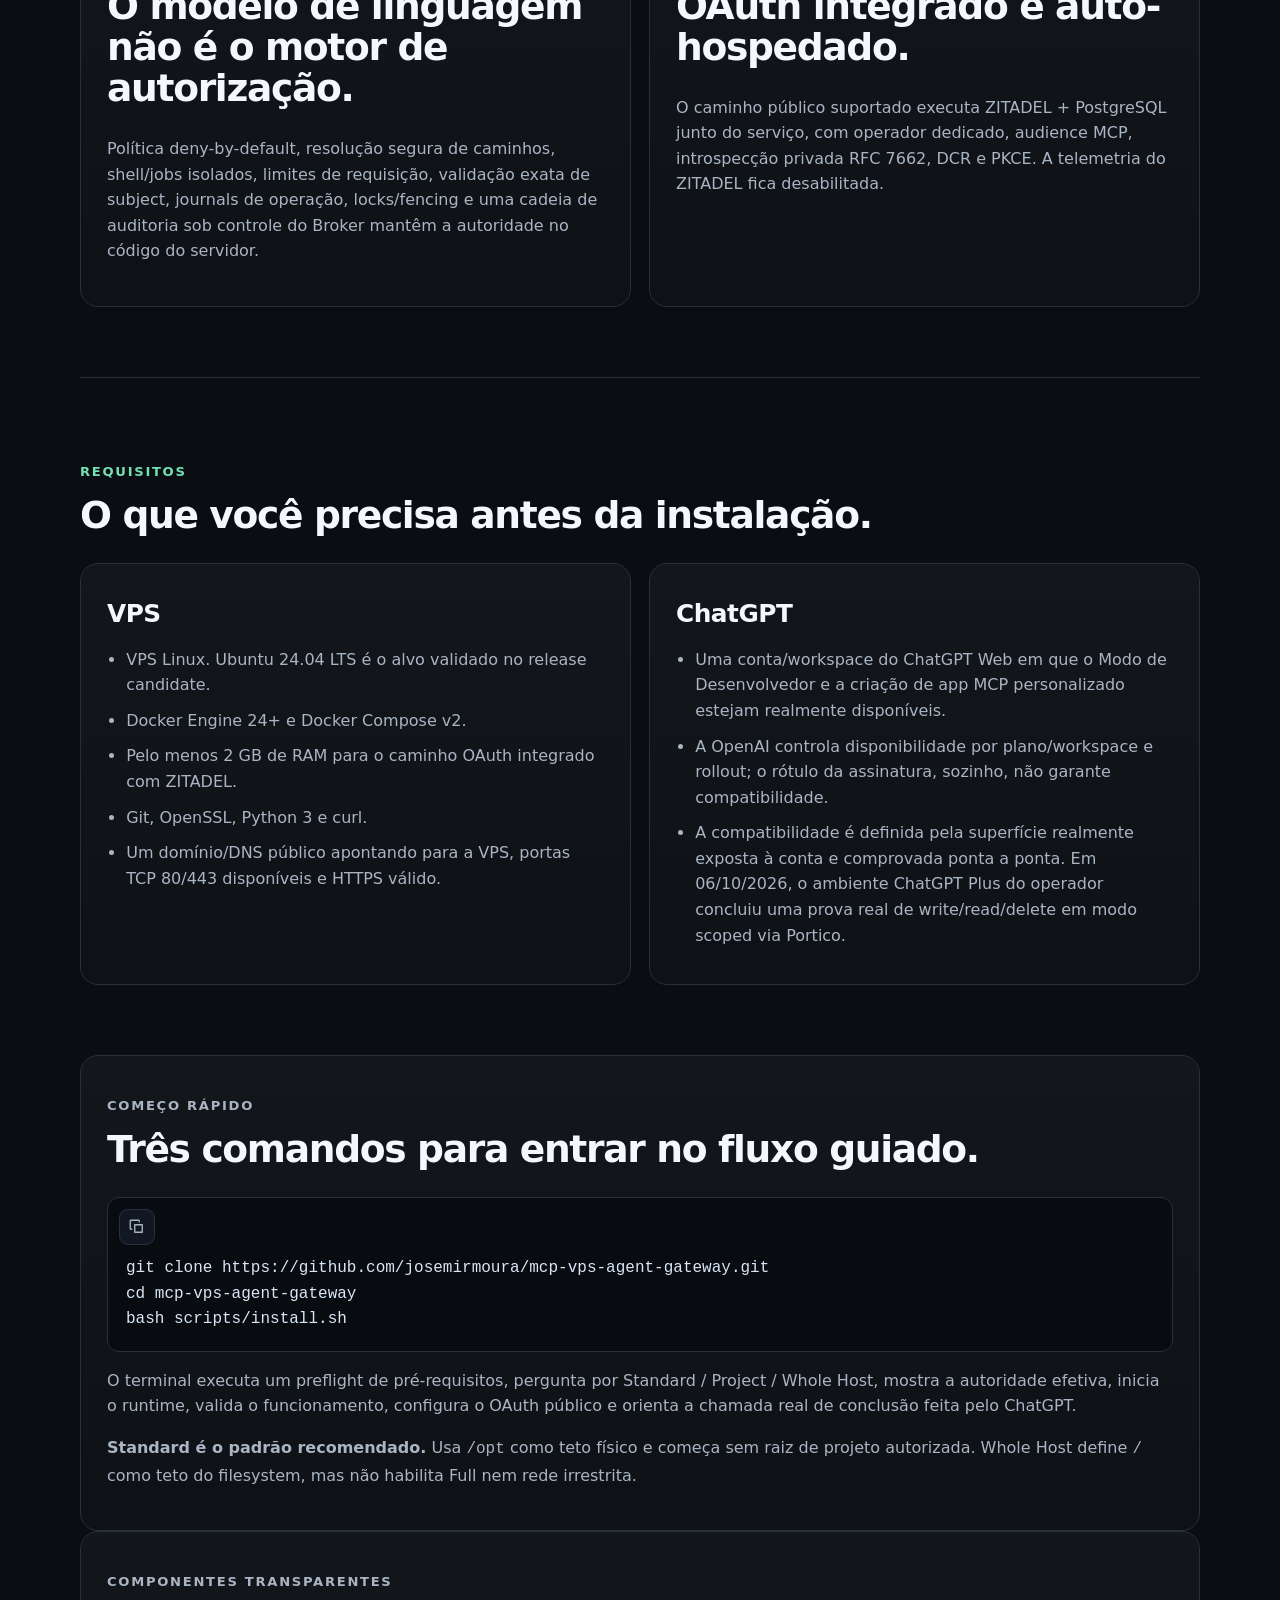
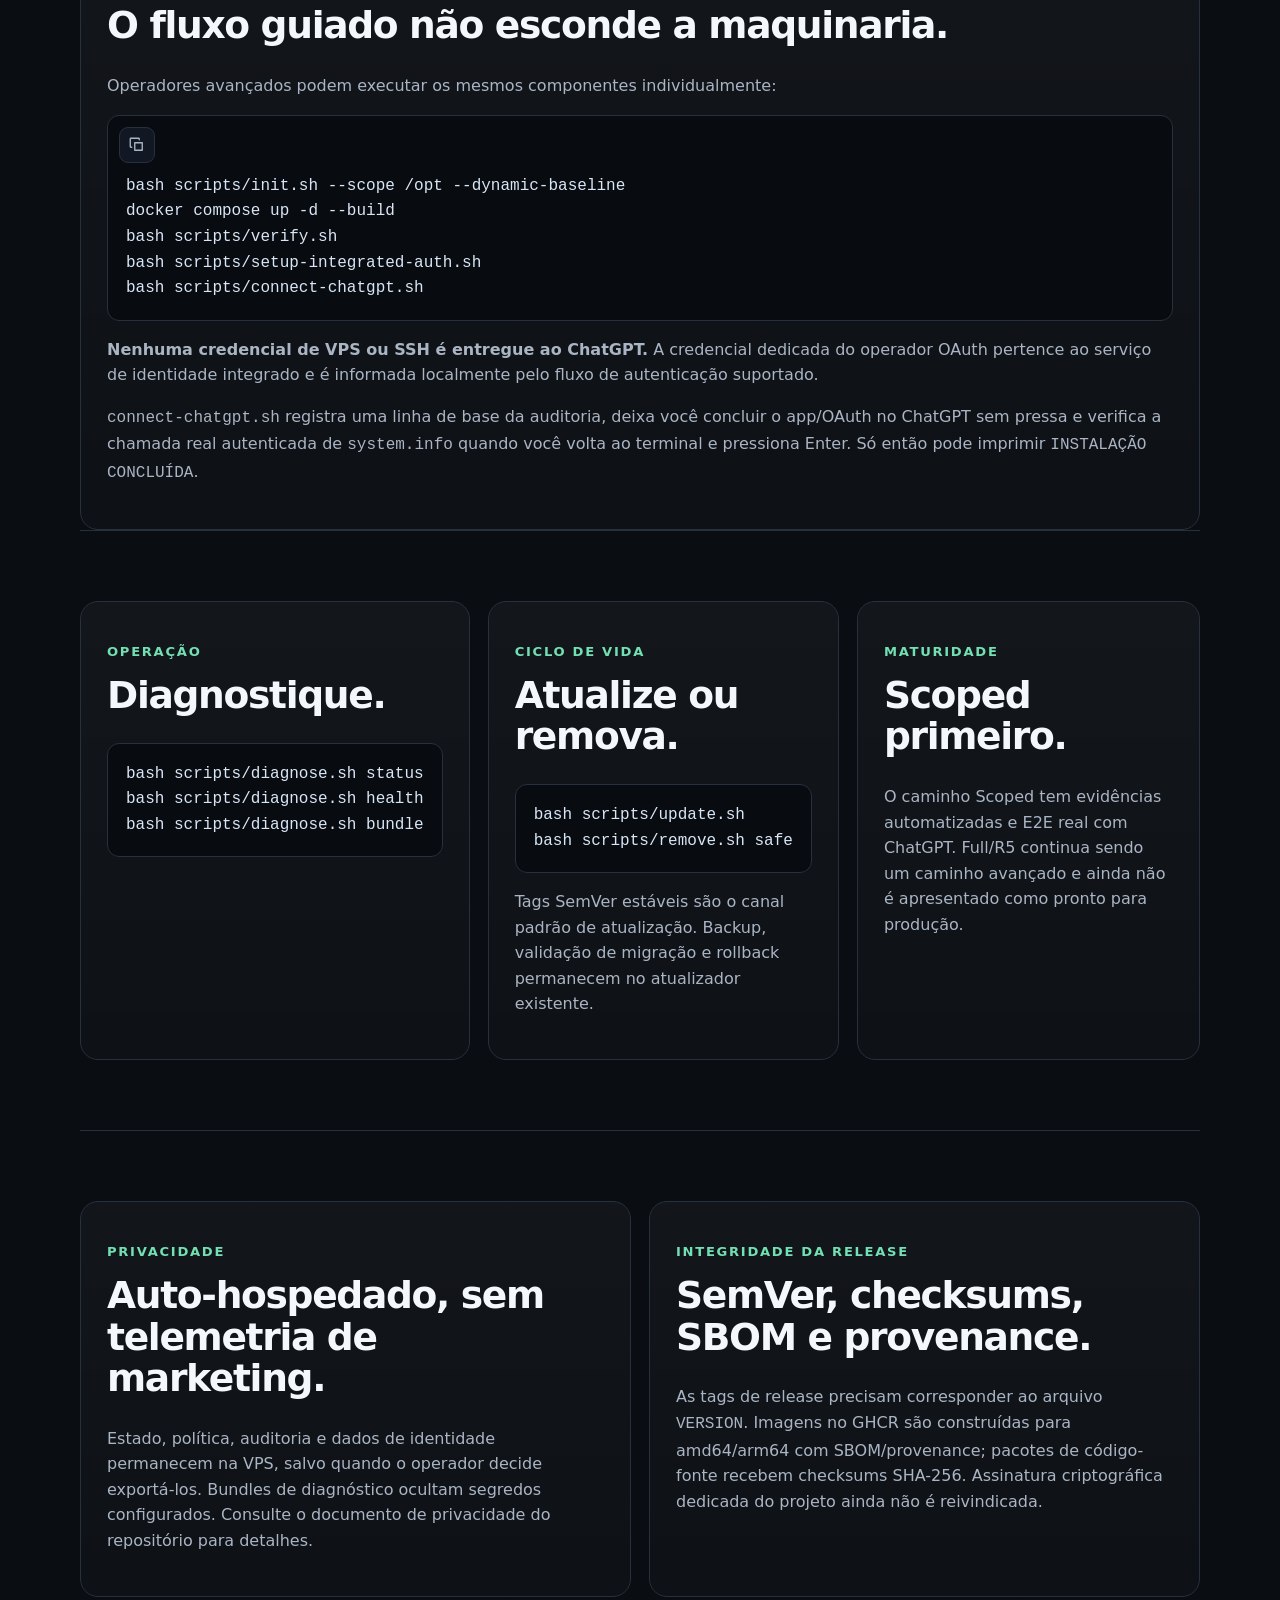
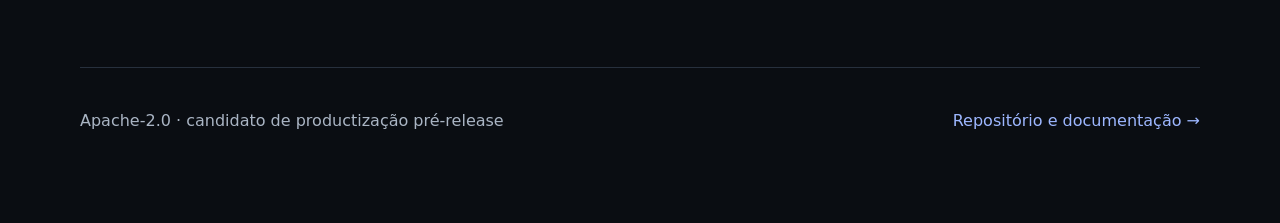
==== commit 98f37af5: "site: present public Community product boundary" ====
--- a/site/pt-BR/index.html
+++ b/site/pt-BR/index.html
@@ -3,25 +3,25 @@
 <head>
   <meta charset="utf-8">
   <meta name="viewport" content="width=device-width,initial-scale=1">
-  <meta name="description" content="O Portico é uma camada open source multi-IA e multi-node de controle e comunicação. O caminho atual conecta com segurança ChatGPT Web e clientes MCP compatíveis ao Linux com policy e auditoria.">
+  <meta name="description" content="O Portico Community conecta com segurança um chat web de IA compatível a um computador Linux com policy e auditoria controladas pelo proprietário.">
   <link rel="canonical" href="https://josemirmoura.github.io/mcp-vps-agent-gateway/pt-BR/">
   <link rel="alternate" hreflang="en" href="https://josemirmoura.github.io/mcp-vps-agent-gateway/">
   <link rel="alternate" hreflang="pt-BR" href="https://josemirmoura.github.io/mcp-vps-agent-gateway/pt-BR/">
   <link rel="alternate" hreflang="x-default" href="https://josemirmoura.github.io/mcp-vps-agent-gateway/">
-  <meta property="og:title" content="Conecte IAs, agentes e máquinas com segurança | Portico MCP">
-  <meta property="og:description" content="Uma camada segura e auditável entre clientes de IA, agentes e máquinas. Caminho Linux validado hoje; multi-node e comunicação IA a IA no roadmap.">
+  <meta property="og:title" content="Conecte uma IA web ao Linux com segurança | Portico Community">
+  <meta property="og:description" content="Um caminho self-hosted e auditável entre um chat web de IA compatível e um computador Linux, com policy aplicada na máquina.">
   <meta property="og:type" content="website">
   <meta property="og:url" content="https://josemirmoura.github.io/mcp-vps-agent-gateway/pt-BR/">
   <meta property="og:locale" content="pt_BR">
   <meta property="og:locale:alternate" content="en_US">
-  <title>Conecte IAs, agentes e máquinas com segurança | Portico MCP</title>
+  <title>Conecte uma IA web ao Linux com segurança | Portico Community</title>
   <link rel="stylesheet" href="../styles.css">
   <script type="application/ld+json">
   {
     "@context": "https://schema.org",
     "@type": "SoftwareSourceCode",
     "name": "Portico MCP",
-    "description": "Camada open source de controle e comunicação entre clientes de IA, agentes de IA, computadores e serviços. O caminho atual conecta clientes MCP compatíveis ao Linux com policy e auditoria; a visão final é multi-node e IA a IA.",
+    "description": "Runtime público do Portico Community que conecta um chat web de IA ou cliente MCP compatível a um computador Linux com policy e auditoria definidas pelo operador.",
     "codeRepository": "https://github.com/josemirmoura/mcp-vps-agent-gateway",
     "programmingLanguage": ["Go", "Shell"],
     "runtimePlatform": "Linux com Docker Engine e Docker Compose v2",
@@ -43,8 +43,8 @@
     </nav>
     <div class="hero-copy">
       <p class="eyebrow">v0.1.0-rc.6 · MCP auto-hospedado · política aplicada · auditável</p>
-      <h1>Conecte IAs, agentes e máquinas com segurança.</h1>
-      <p class="lede">O Portico MCP é a camada de segurança, roteamento e auditoria entre sistemas de IA e máquinas controladas pelo proprietário. O caminho atual permite ao ChatGPT Web ou outro cliente MCP compatível operar Linux com segurança; a visão final amplia essa base para múltiplos nós e delegação IA a IA.</p>
+      <h1>Conecte uma IA web ao Linux com segurança.</h1>
+      <p class="lede">O Portico Community dá ao ChatGPT Web ou a outro cliente MCP compatível um caminho seguro e auditável até um computador Linux controlado pelo proprietário. A máquina mantém a autoridade por meio de policy server-side.</p>
       <div class="actions">
         <a class="button" href="#quick-start">Começo rápido</a>
         <a class="button secondary" href="#problem-solution">Veja como funciona</a>
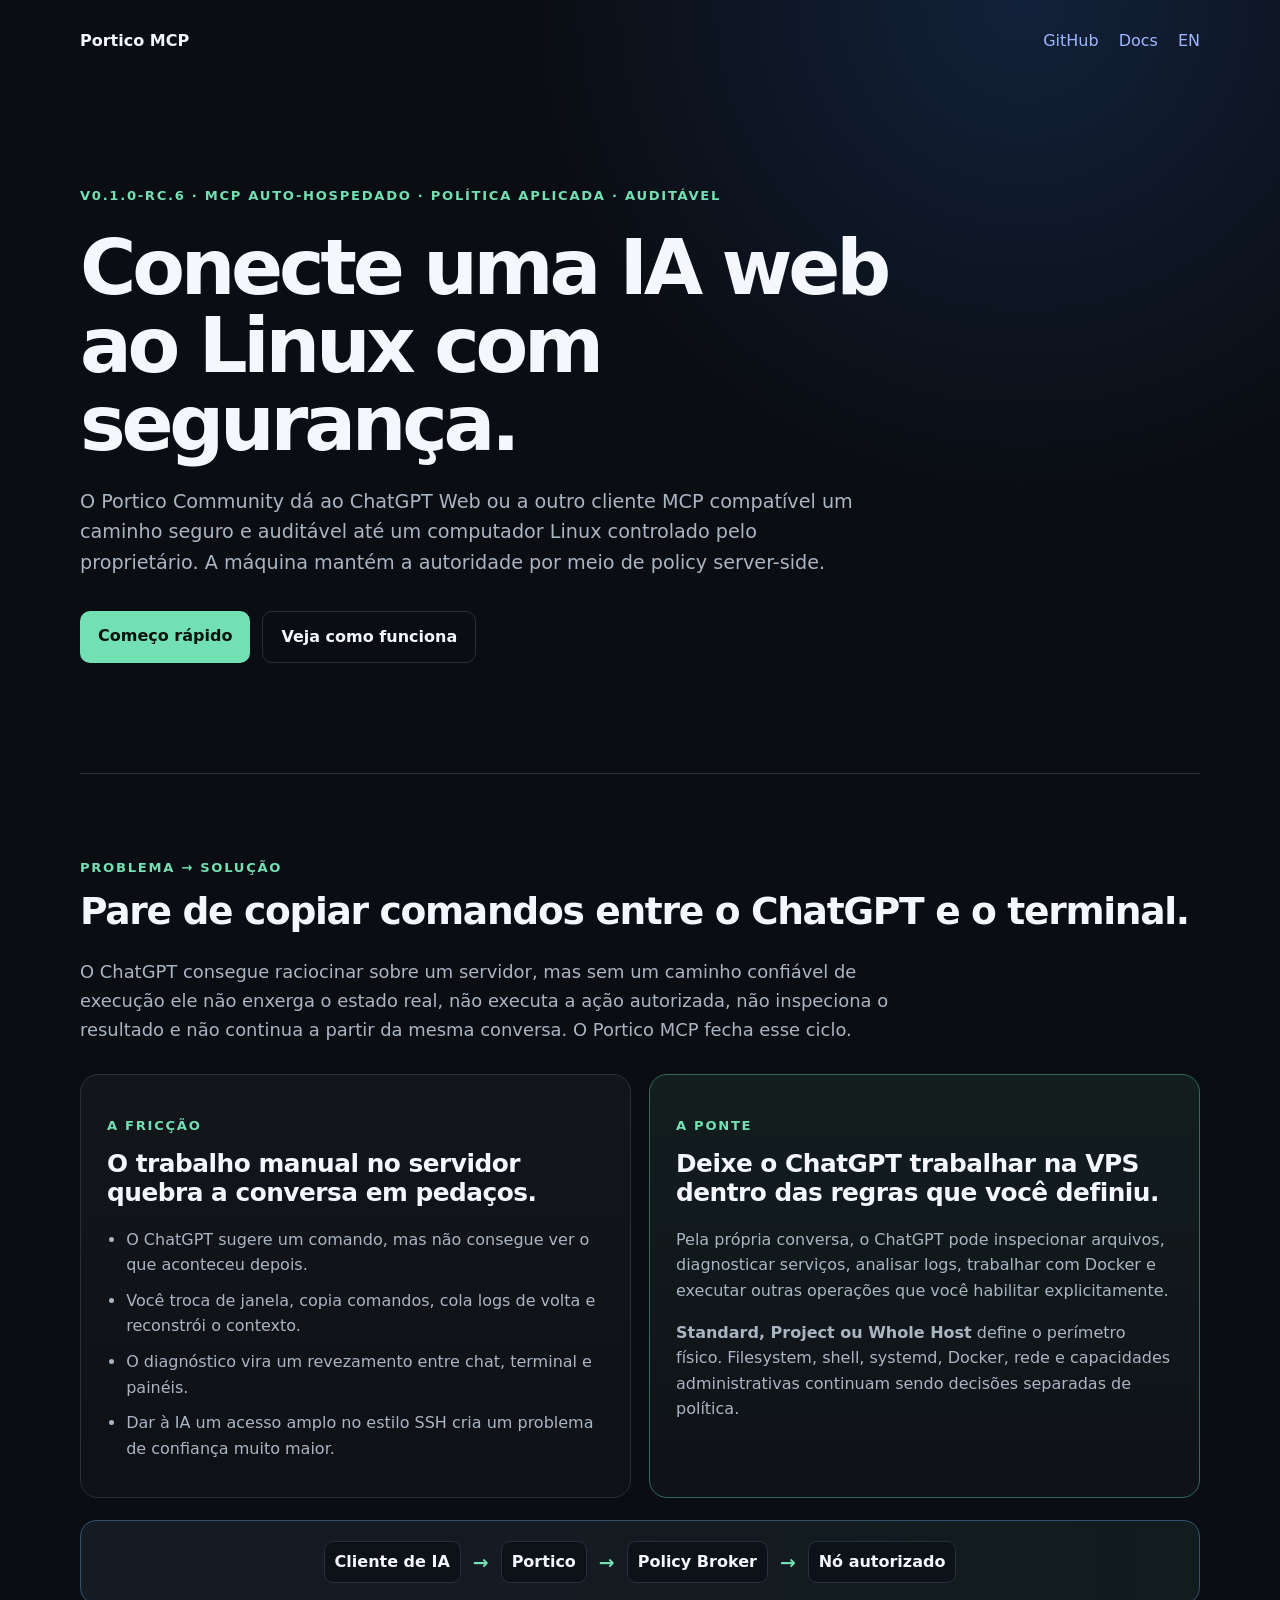
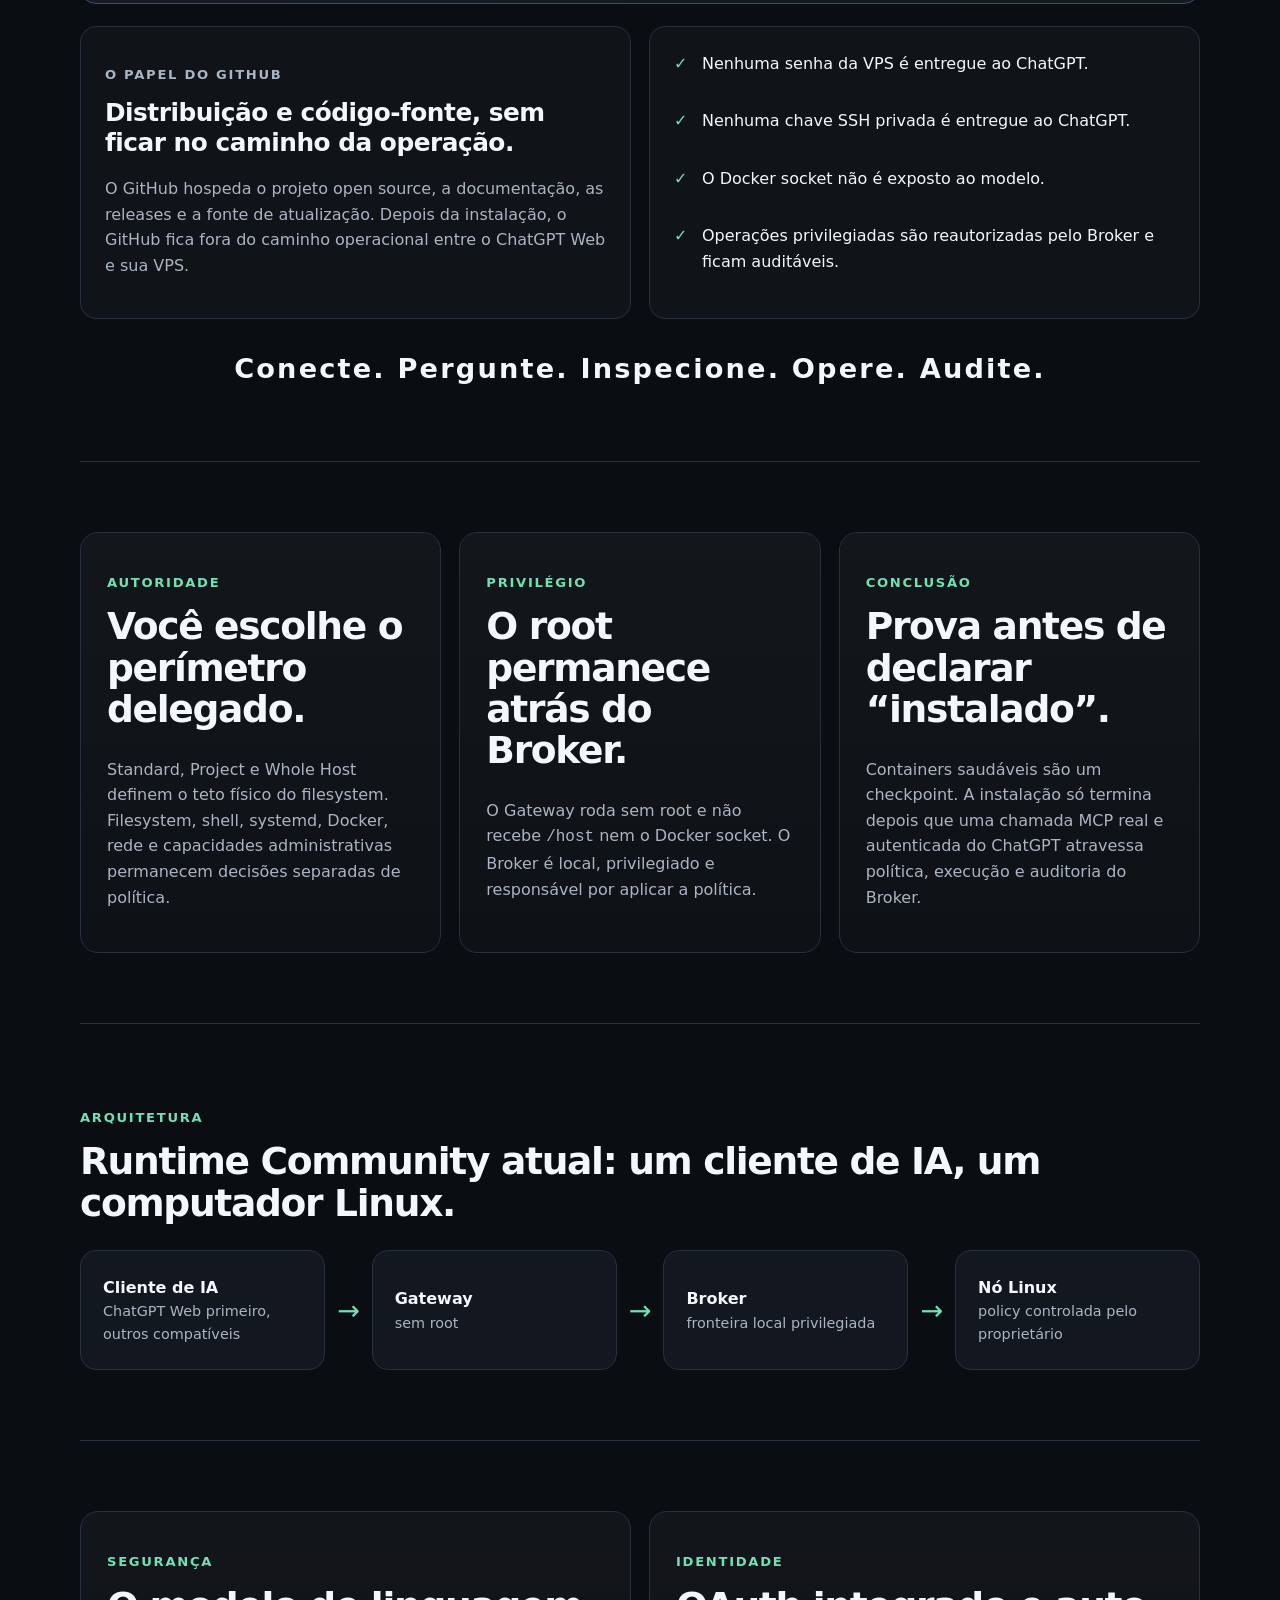
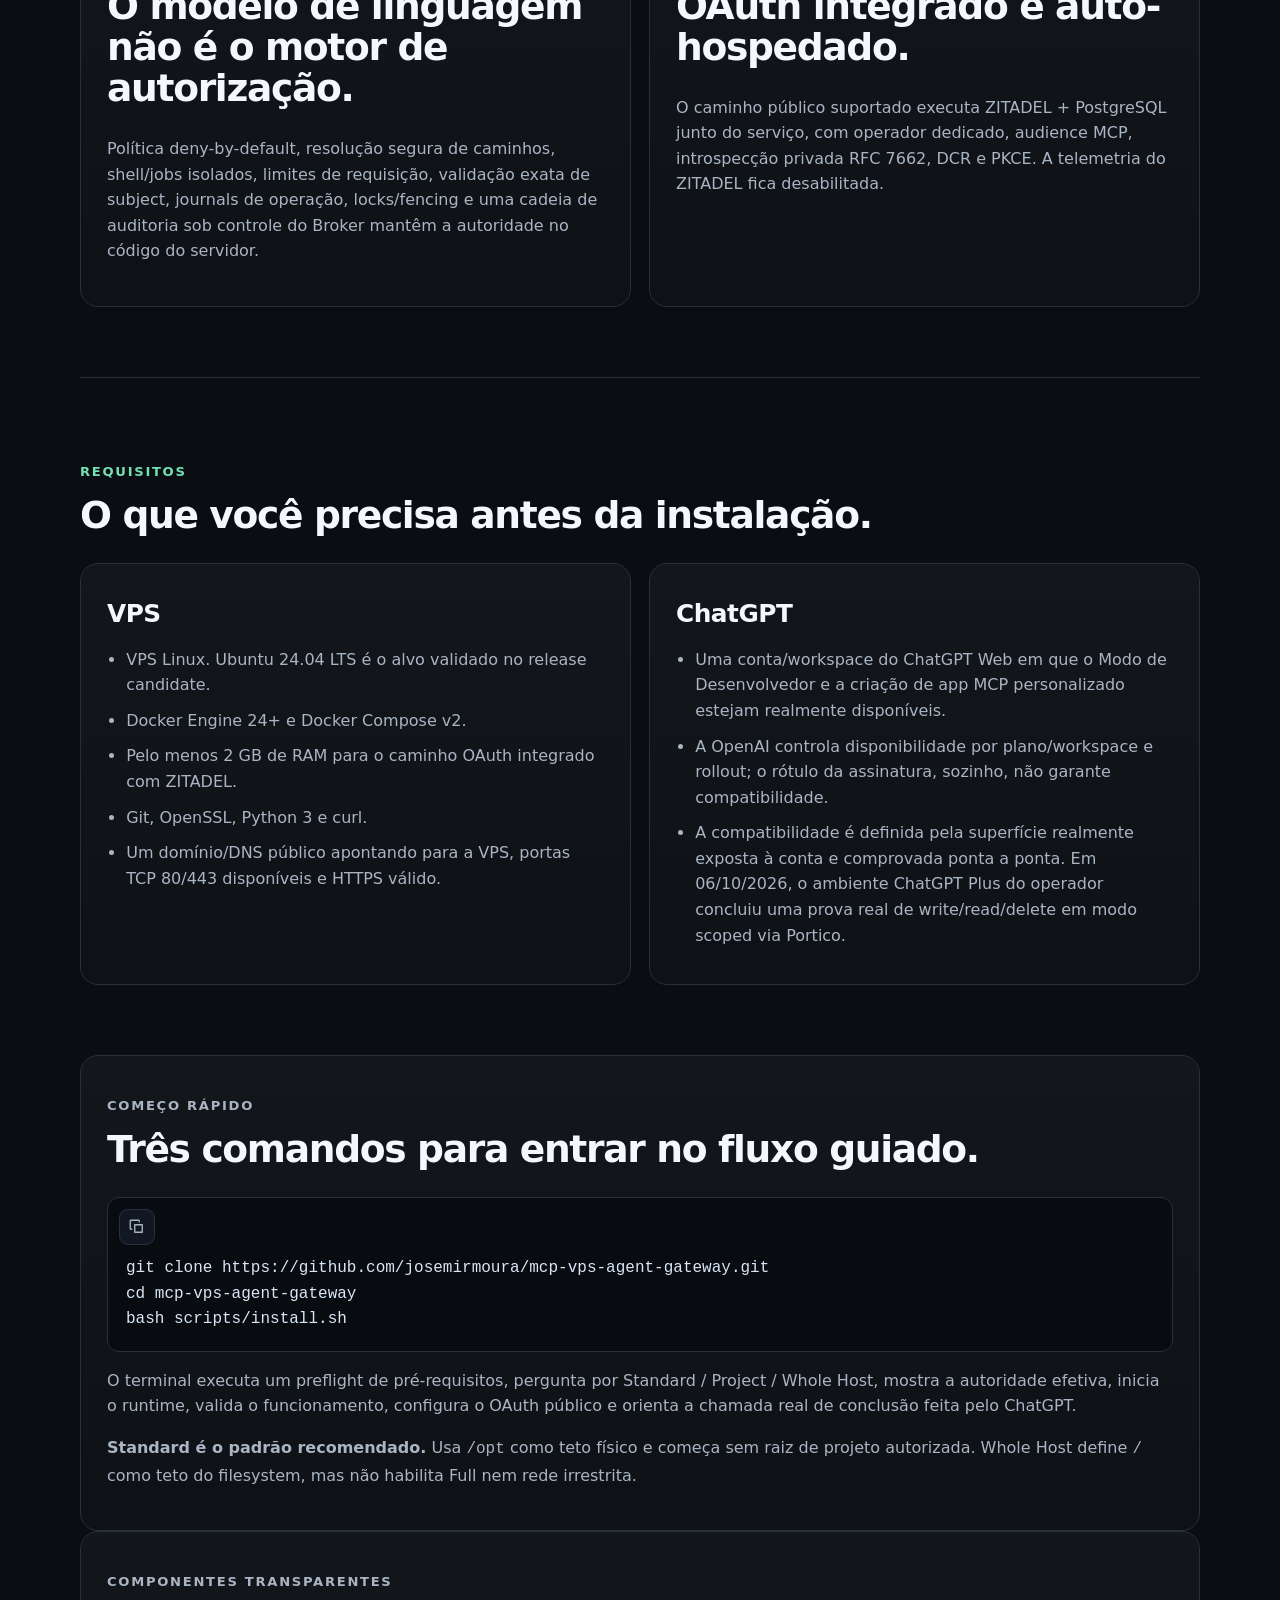
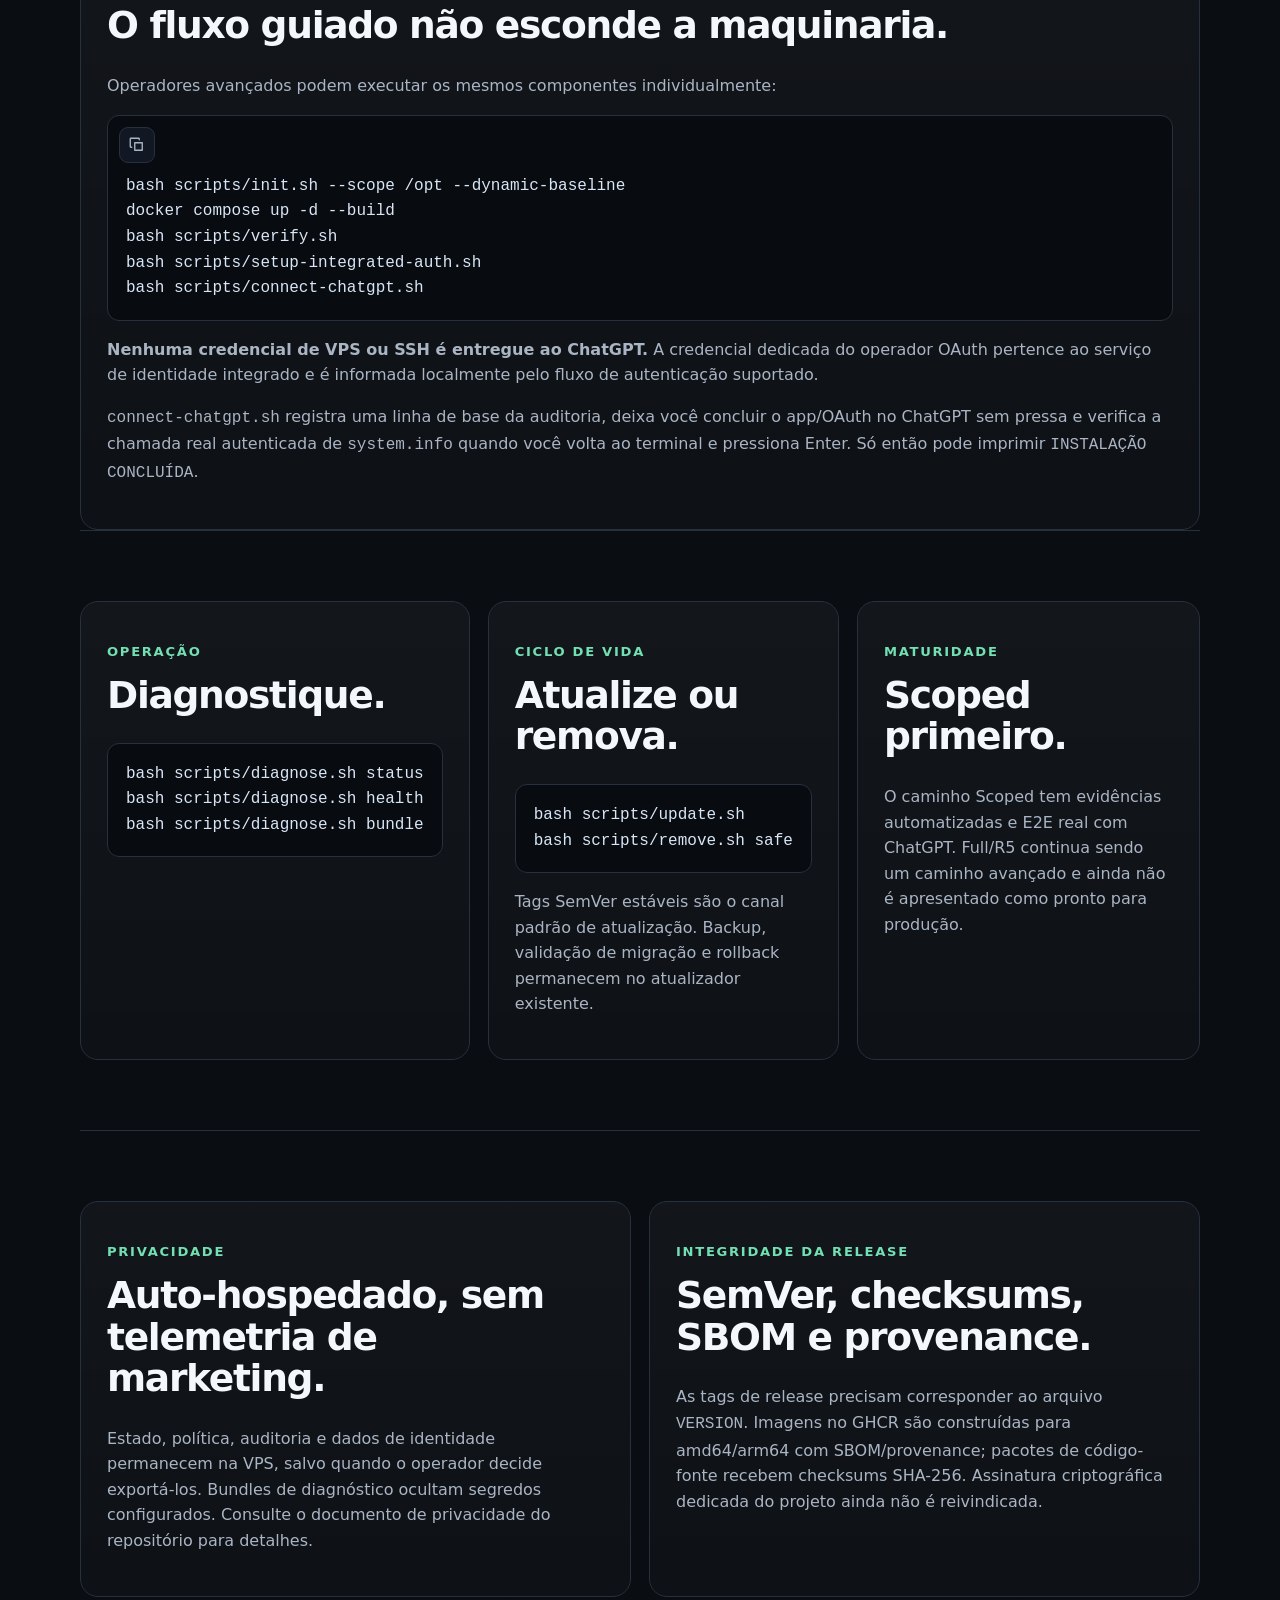
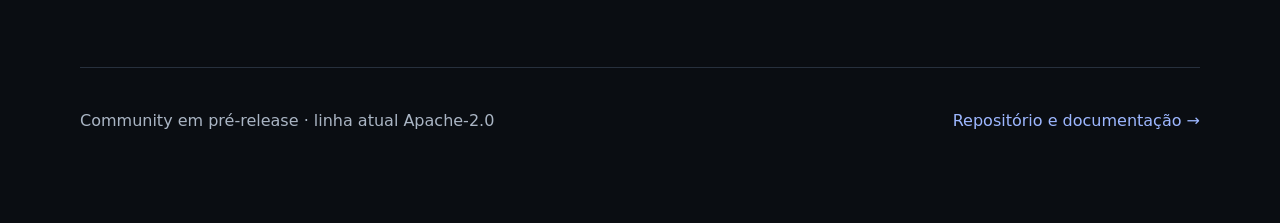
==== commit 06db5044: "site: complete PT-BR Community positioning" ====
--- a/site/pt-BR/index.html
+++ b/site/pt-BR/index.html
@@ -118,7 +118,7 @@
 
     <section>
       <p class="eyebrow">Arquitetura</p>
-      <h2>Runtime atual de um nó, preparado para evoluir a uma malha multi-node.</h2>
+      <h2>Runtime Community atual: um cliente de IA, um computador Linux.</h2>
       <div class="architecture">
         <div class="node"><strong>Cliente de IA</strong><span>ChatGPT Web primeiro, outros compatíveis</span></div>
         <div class="arrow">→</div>
@@ -126,7 +126,7 @@
         <div class="arrow">→</div>
         <div class="node"><strong>Broker</strong><span>fronteira local privilegiada</span></div>
         <div class="arrow">→</div>
-        <div class="node"><strong>Nó</strong><span>Linux hoje · multi-node no roadmap</span></div>
+        <div class="node"><strong>Nó Linux</strong><span>policy controlada pelo proprietário</span></div>
       </div>
     </section>
 
@@ -240,7 +240,7 @@
   </main>
 
   <footer>
-    <span>Apache-2.0 · candidato de productização pré-release</span>
+    <span>Community em pré-release · linha atual Apache-2.0</span>
     <a href="https://github.com/josemirmoura/mcp-vps-agent-gateway">Repositório e documentação →</a>
   </footer>
 </body>
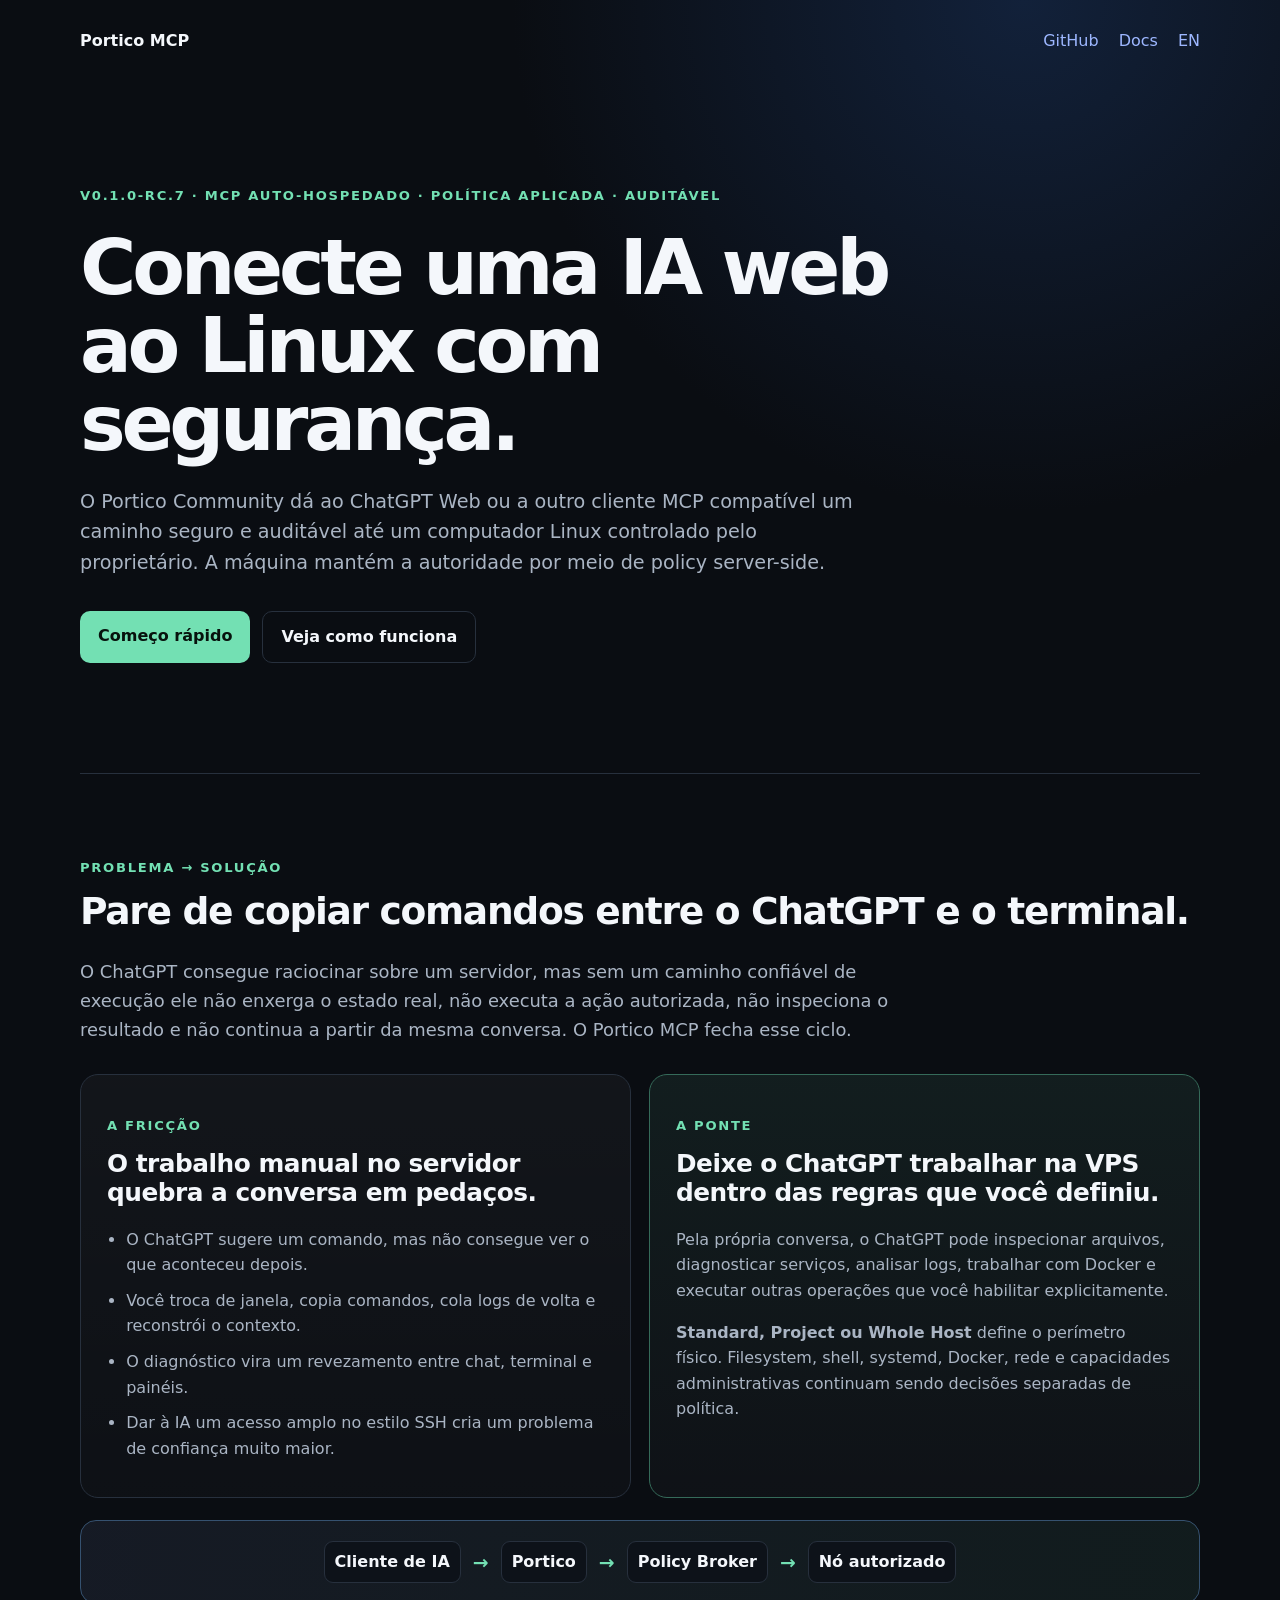
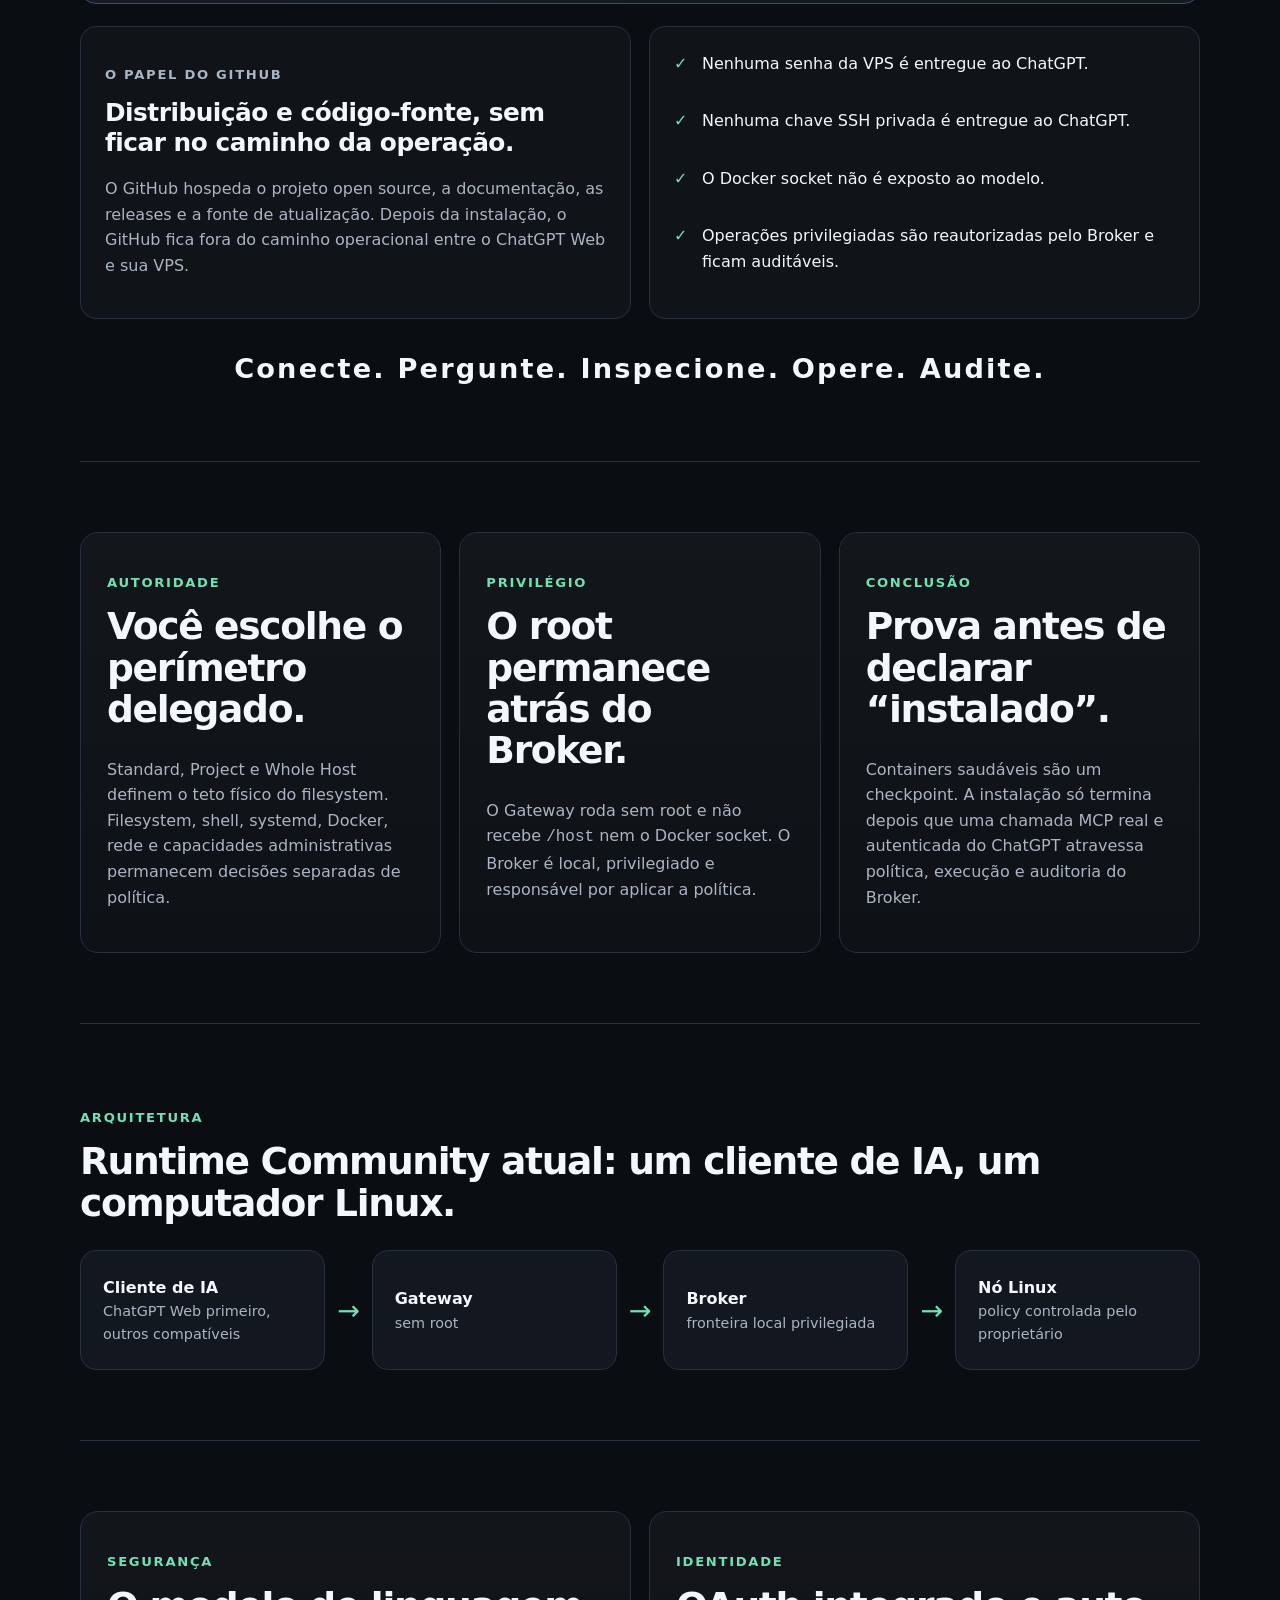
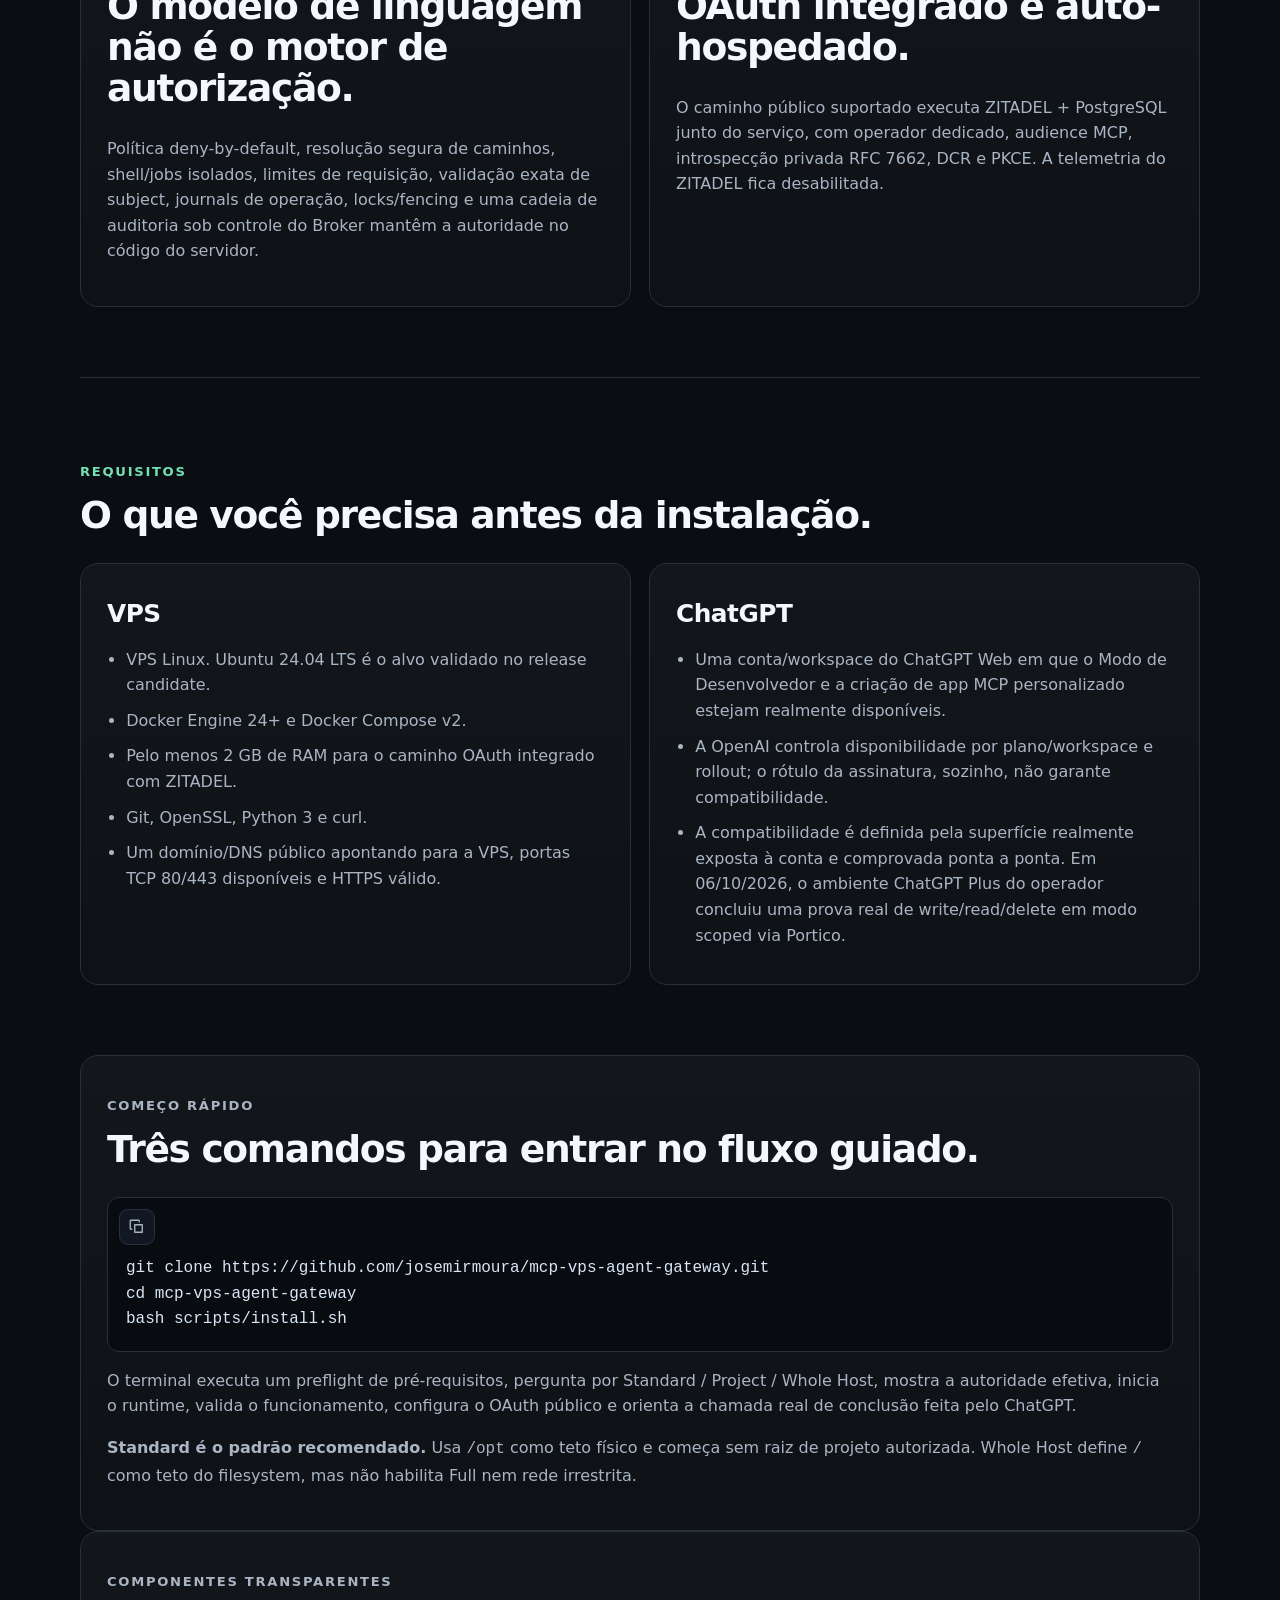
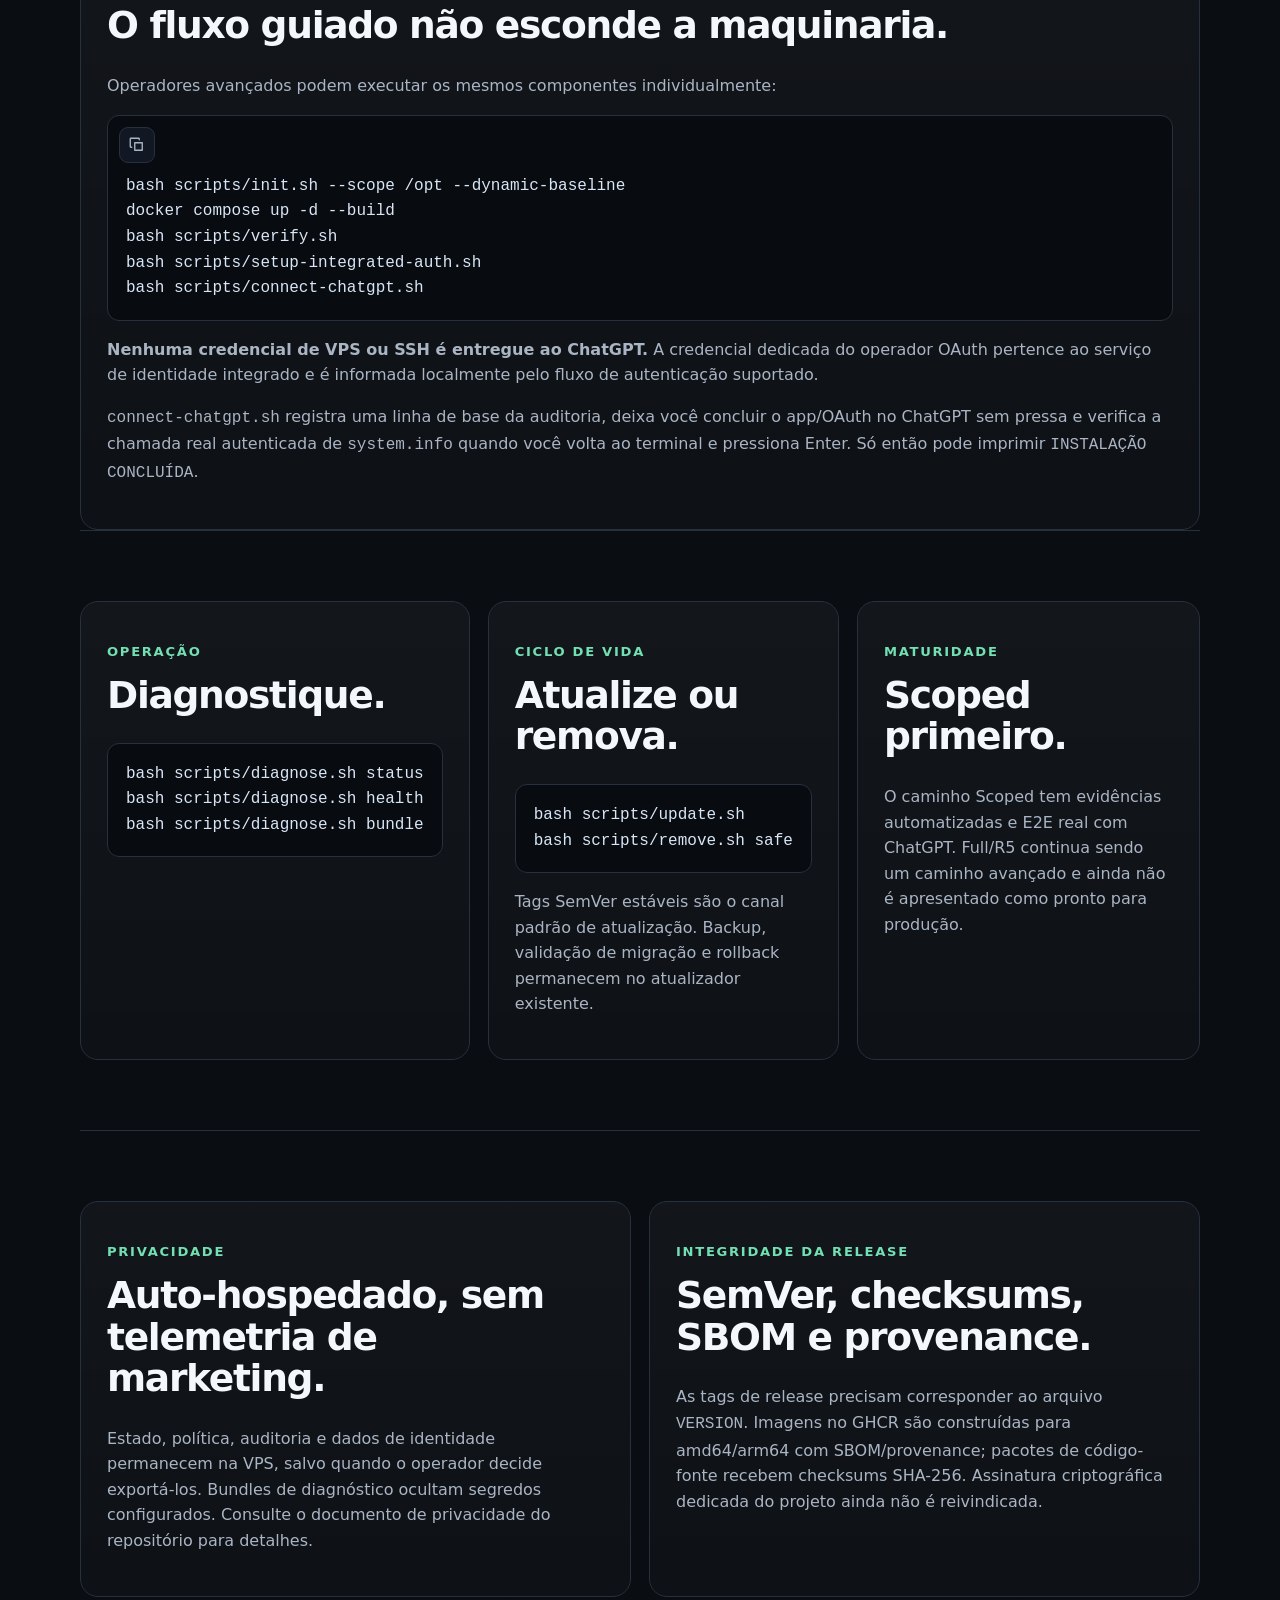
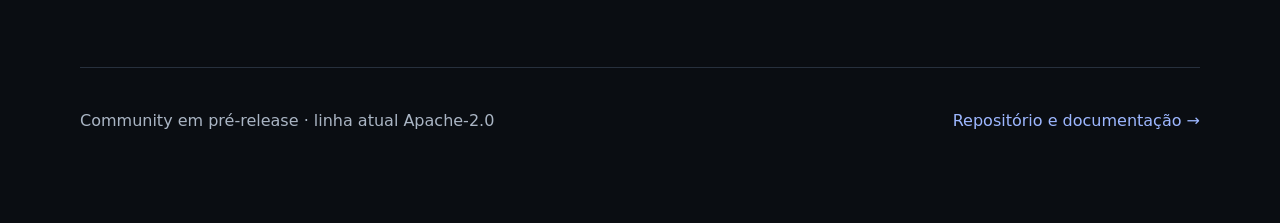
==== commit 6ed3857a: "docs: advertise rc.7 candidate line" ====
--- a/site/pt-BR/index.html
+++ b/site/pt-BR/index.html
@@ -42,7 +42,7 @@
       </div>
     </nav>
     <div class="hero-copy">
-      <p class="eyebrow">v0.1.0-rc.6 · MCP auto-hospedado · política aplicada · auditável</p>
+      <p class="eyebrow">v0.1.0-rc.7 · MCP auto-hospedado · política aplicada · auditável</p>
       <h1>Conecte uma IA web ao Linux com segurança.</h1>
       <p class="lede">O Portico Community dá ao ChatGPT Web ou a outro cliente MCP compatível um caminho seguro e auditável até um computador Linux controlado pelo proprietário. A máquina mantém a autoridade por meio de policy server-side.</p>
       <div class="actions">
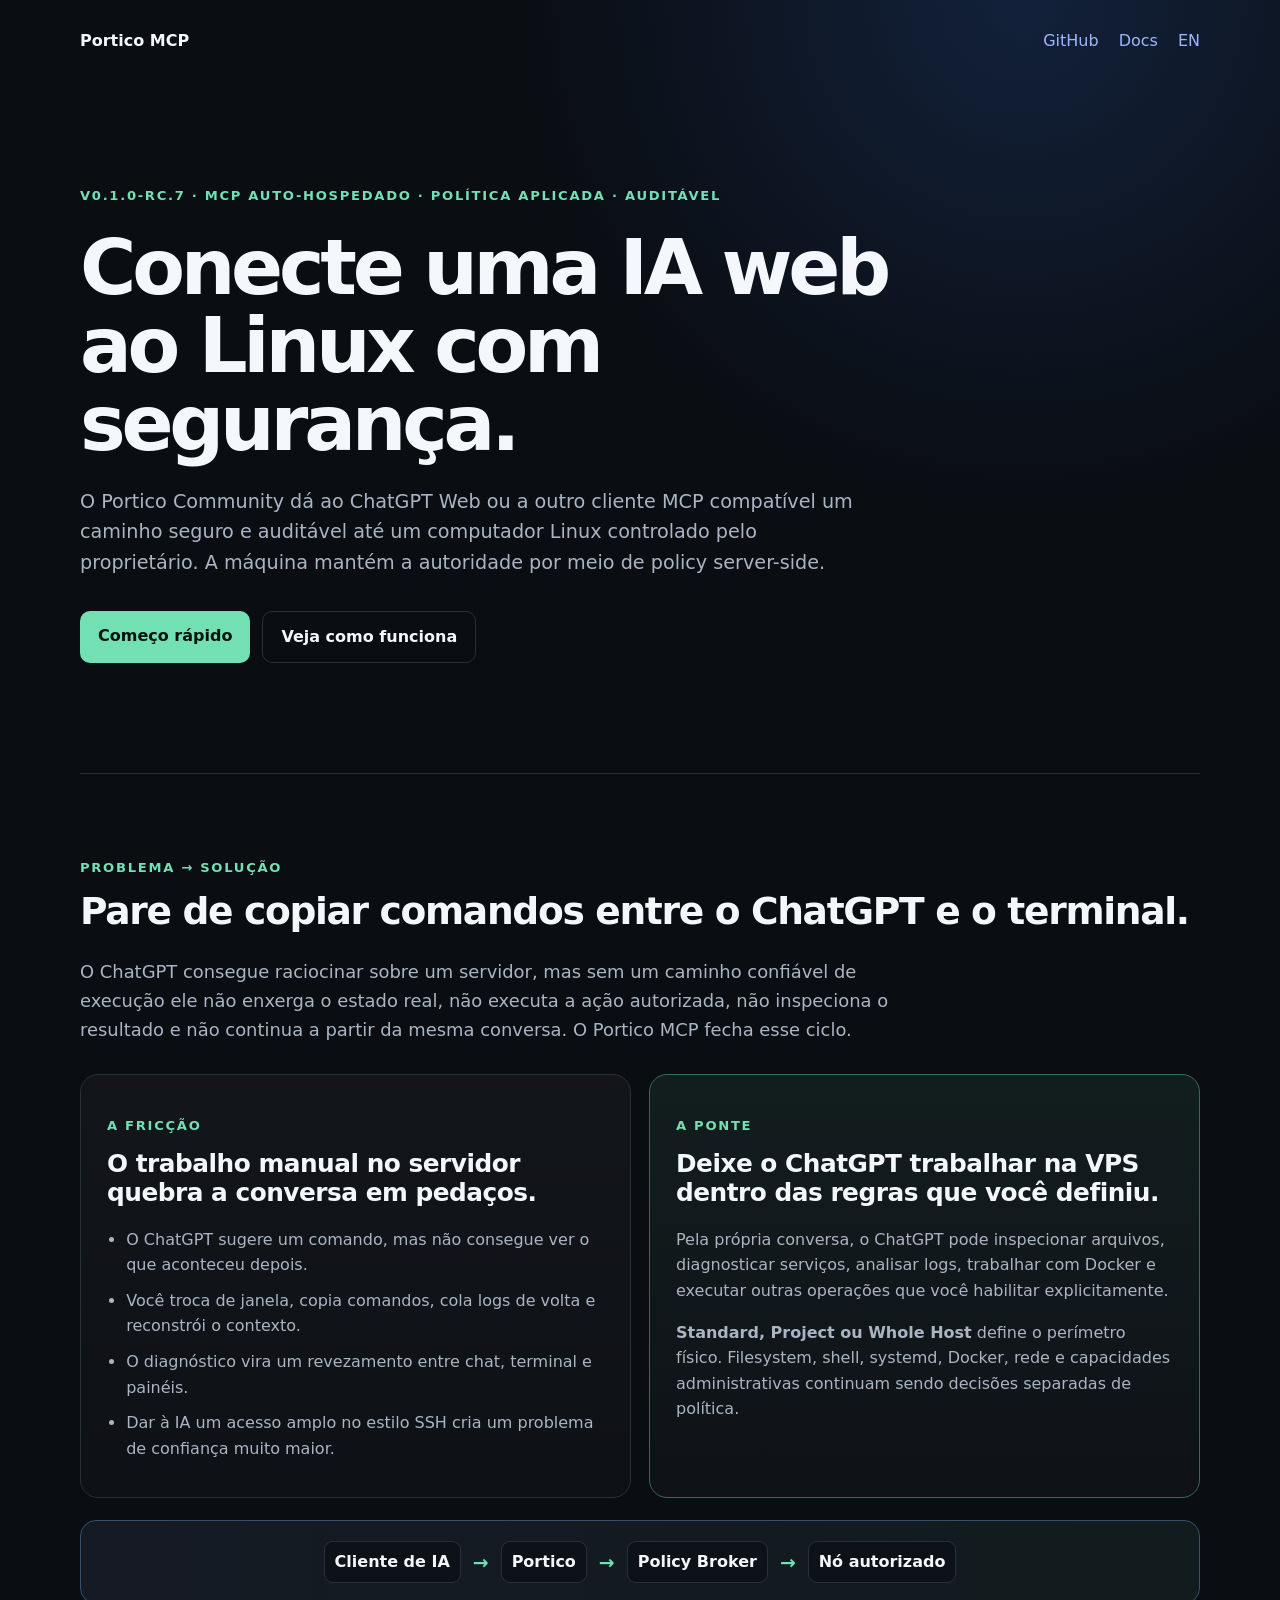
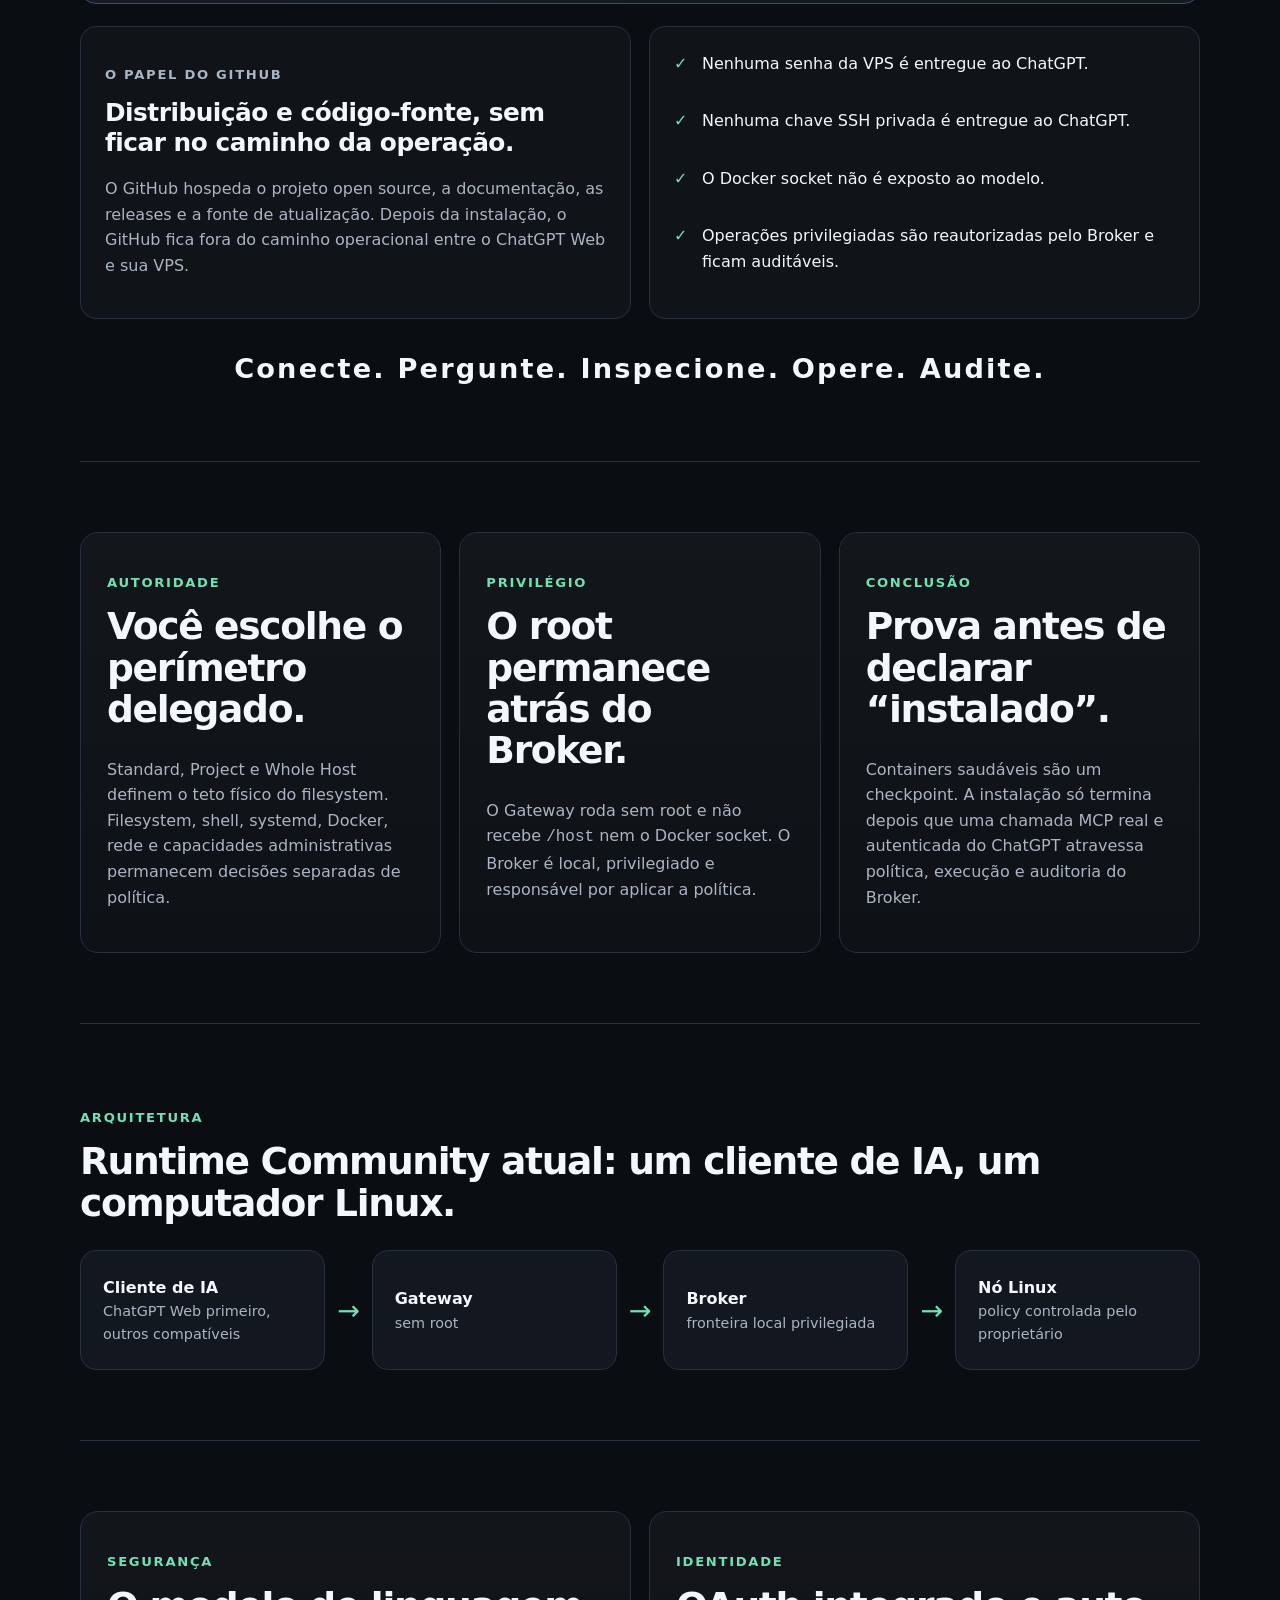
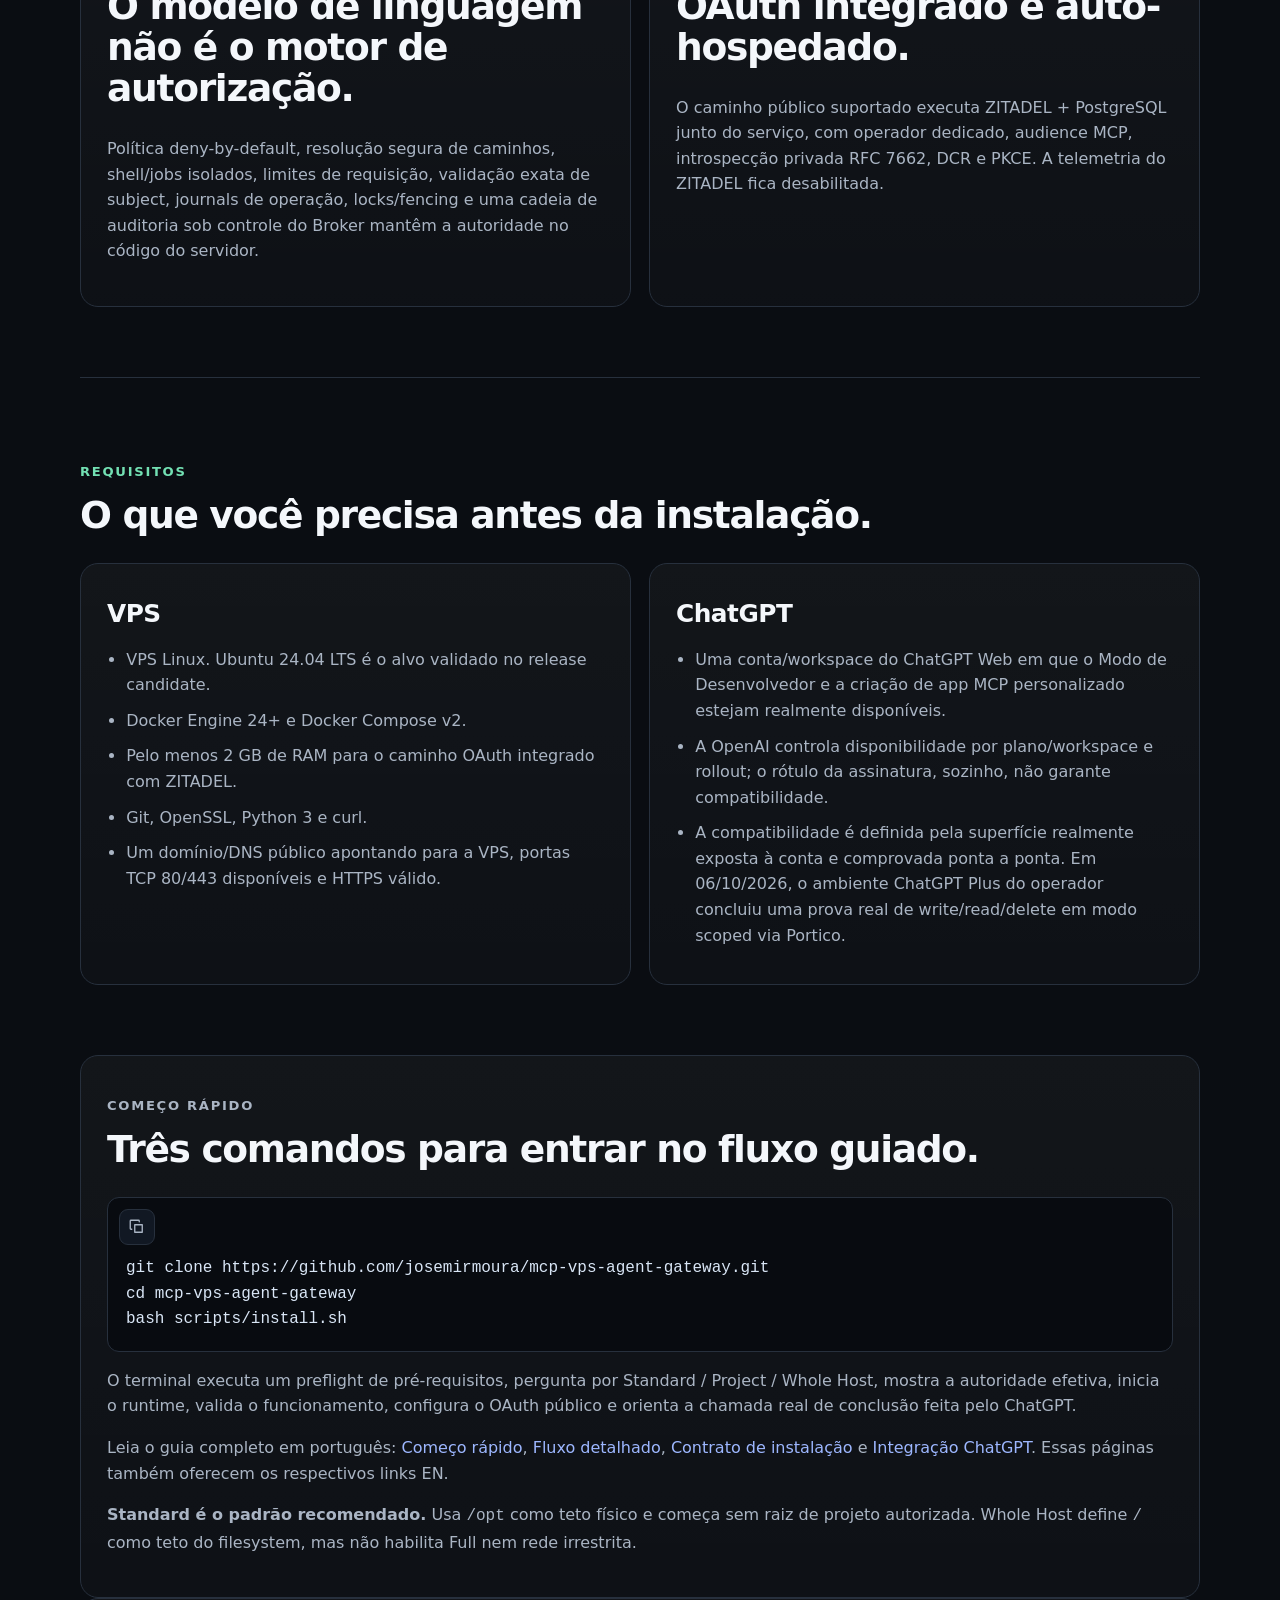
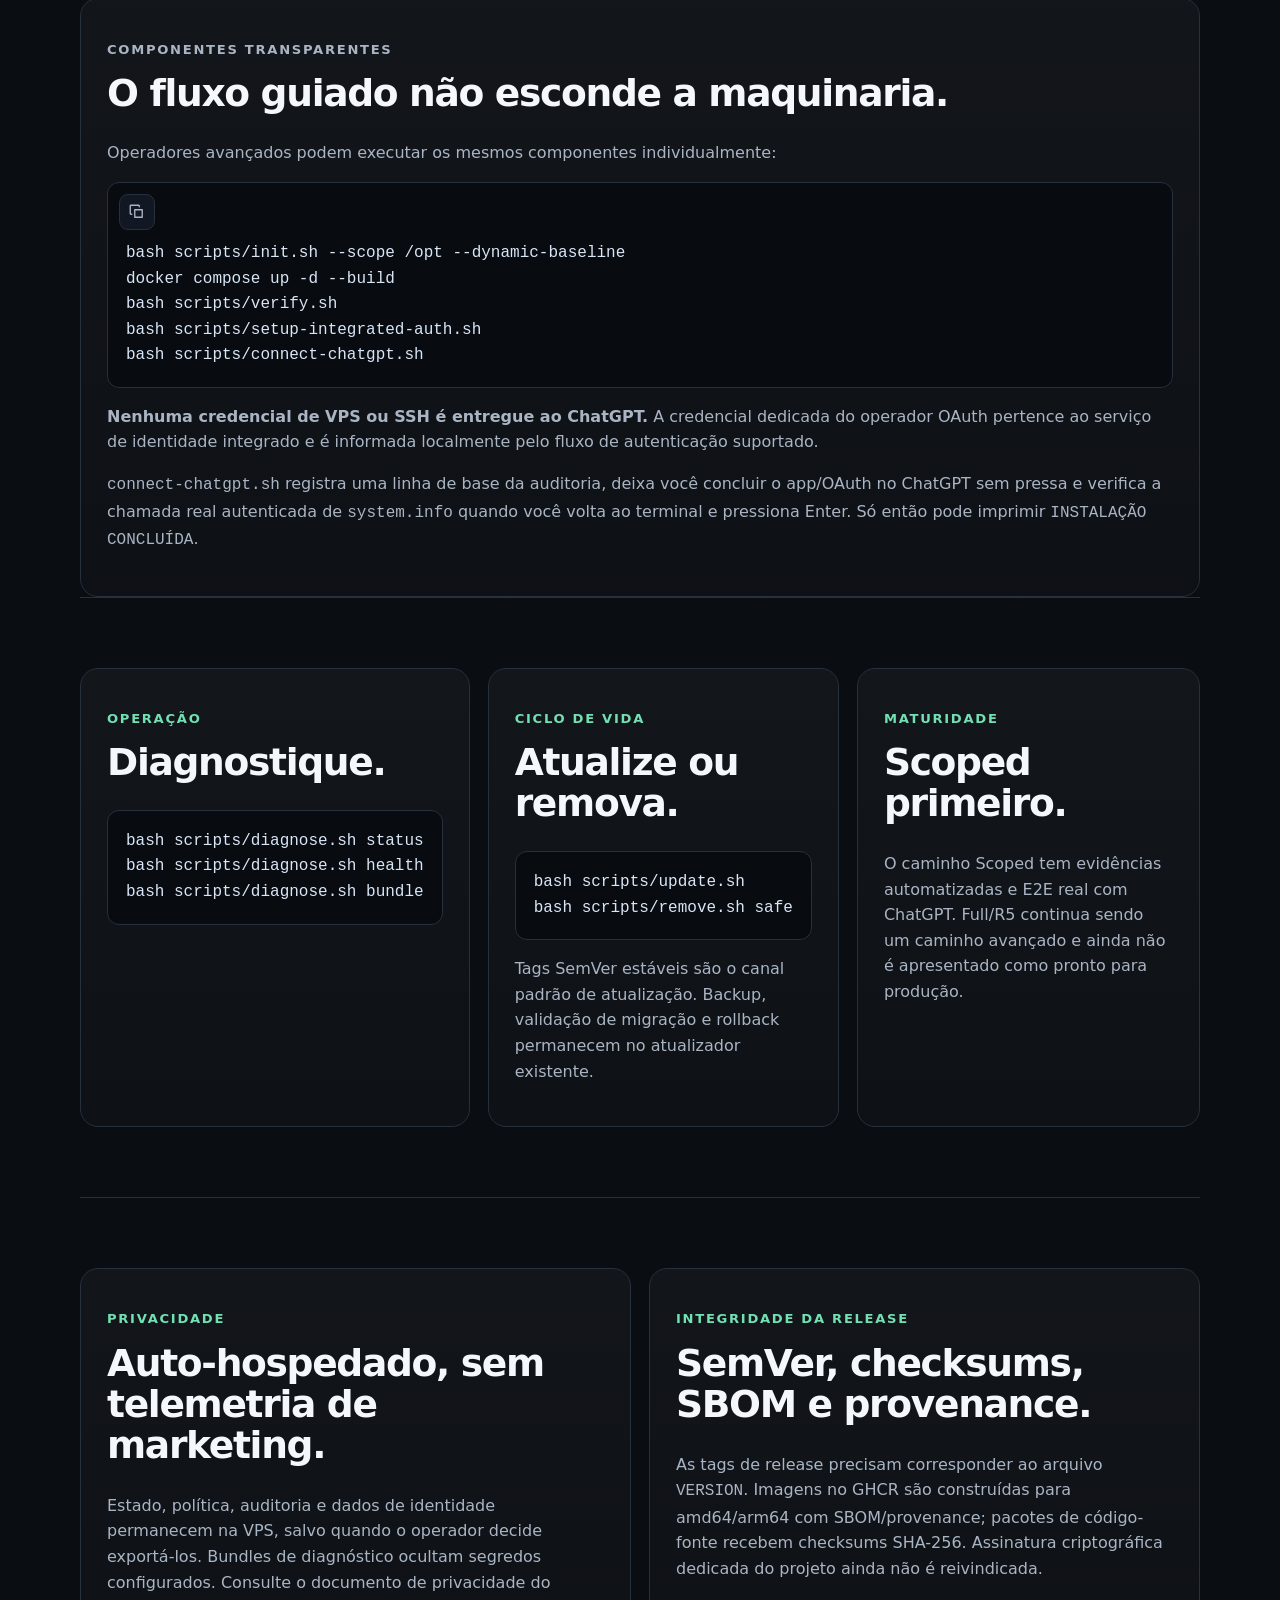
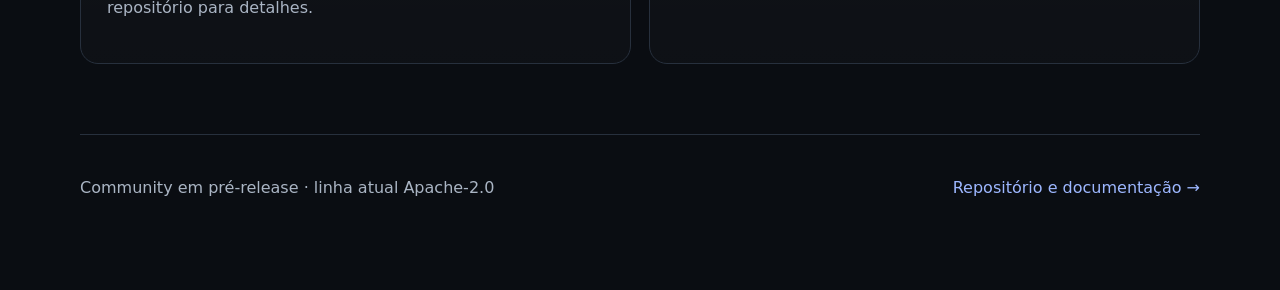
==== commit 5068e7f8: "docs(block4): give PT landing page full localized install journey" ====
--- a/site/pt-BR/index.html
+++ b/site/pt-BR/index.html
@@ -37,7 +37,7 @@
       <strong>Portico MCP</strong>
       <div>
         <a href="https://github.com/josemirmoura/mcp-vps-agent-gateway">GitHub</a>
-        <a href="https://github.com/josemirmoura/mcp-vps-agent-gateway/blob/main/README.pt-BR.md">Docs</a>
+        <a href="https://github.com/josemirmoura/mcp-vps-agent-gateway/blob/main/docs/quick-start.pt-BR.md">Docs</a>
         <a href="../" lang="en" hreflang="en">EN</a>
       </div>
     </nav>
@@ -181,6 +181,7 @@
 bash scripts/install.sh</code></pre>
       </div>
       <p>O terminal executa um preflight de pré-requisitos, pergunta por Standard / Project / Whole Host, mostra a autoridade efetiva, inicia o runtime, valida o funcionamento, configura o OAuth público e orienta a chamada real de conclusão feita pelo ChatGPT.</p>
+      <p>Leia o guia completo em português: <a href="https://github.com/josemirmoura/mcp-vps-agent-gateway/blob/main/docs/quick-start.pt-BR.md">Começo rápido</a>, <a href="https://github.com/josemirmoura/mcp-vps-agent-gateway/blob/main/docs/installer-flow.pt-BR.md">Fluxo detalhado</a>, <a href="https://github.com/josemirmoura/mcp-vps-agent-gateway/blob/main/docs/installation-contract.pt-BR.md">Contrato de instalação</a> e <a href="https://github.com/josemirmoura/mcp-vps-agent-gateway/blob/main/docs/chatgpt-integration.pt-BR.md">Integração ChatGPT</a>. Essas páginas também oferecem os respectivos links EN.</p>
       <p><strong>Standard é o padrão recomendado.</strong> Usa <code>/opt</code> como teto físico e começa sem raiz de projeto autorizada. Whole Host define <code>/</code> como teto do filesystem, mas não habilita Full nem rede irrestrita.</p>
     </section>
 
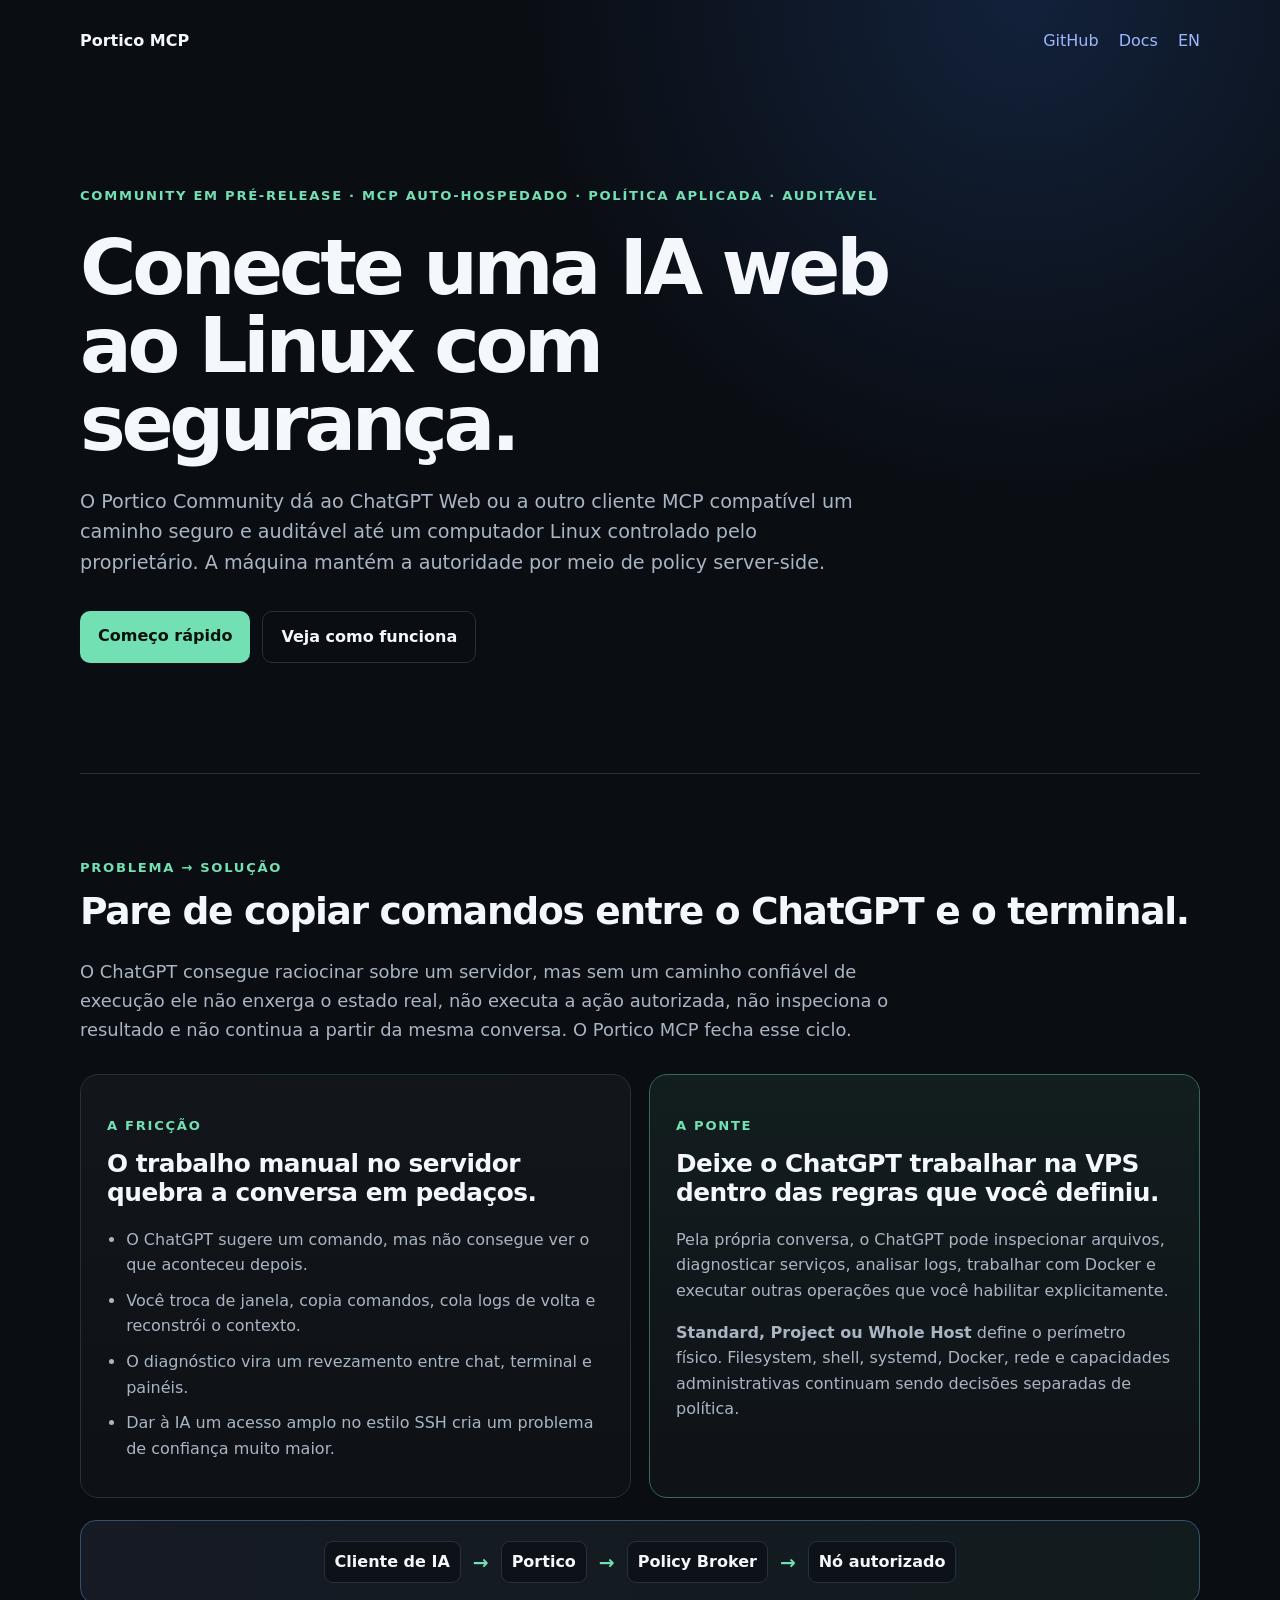
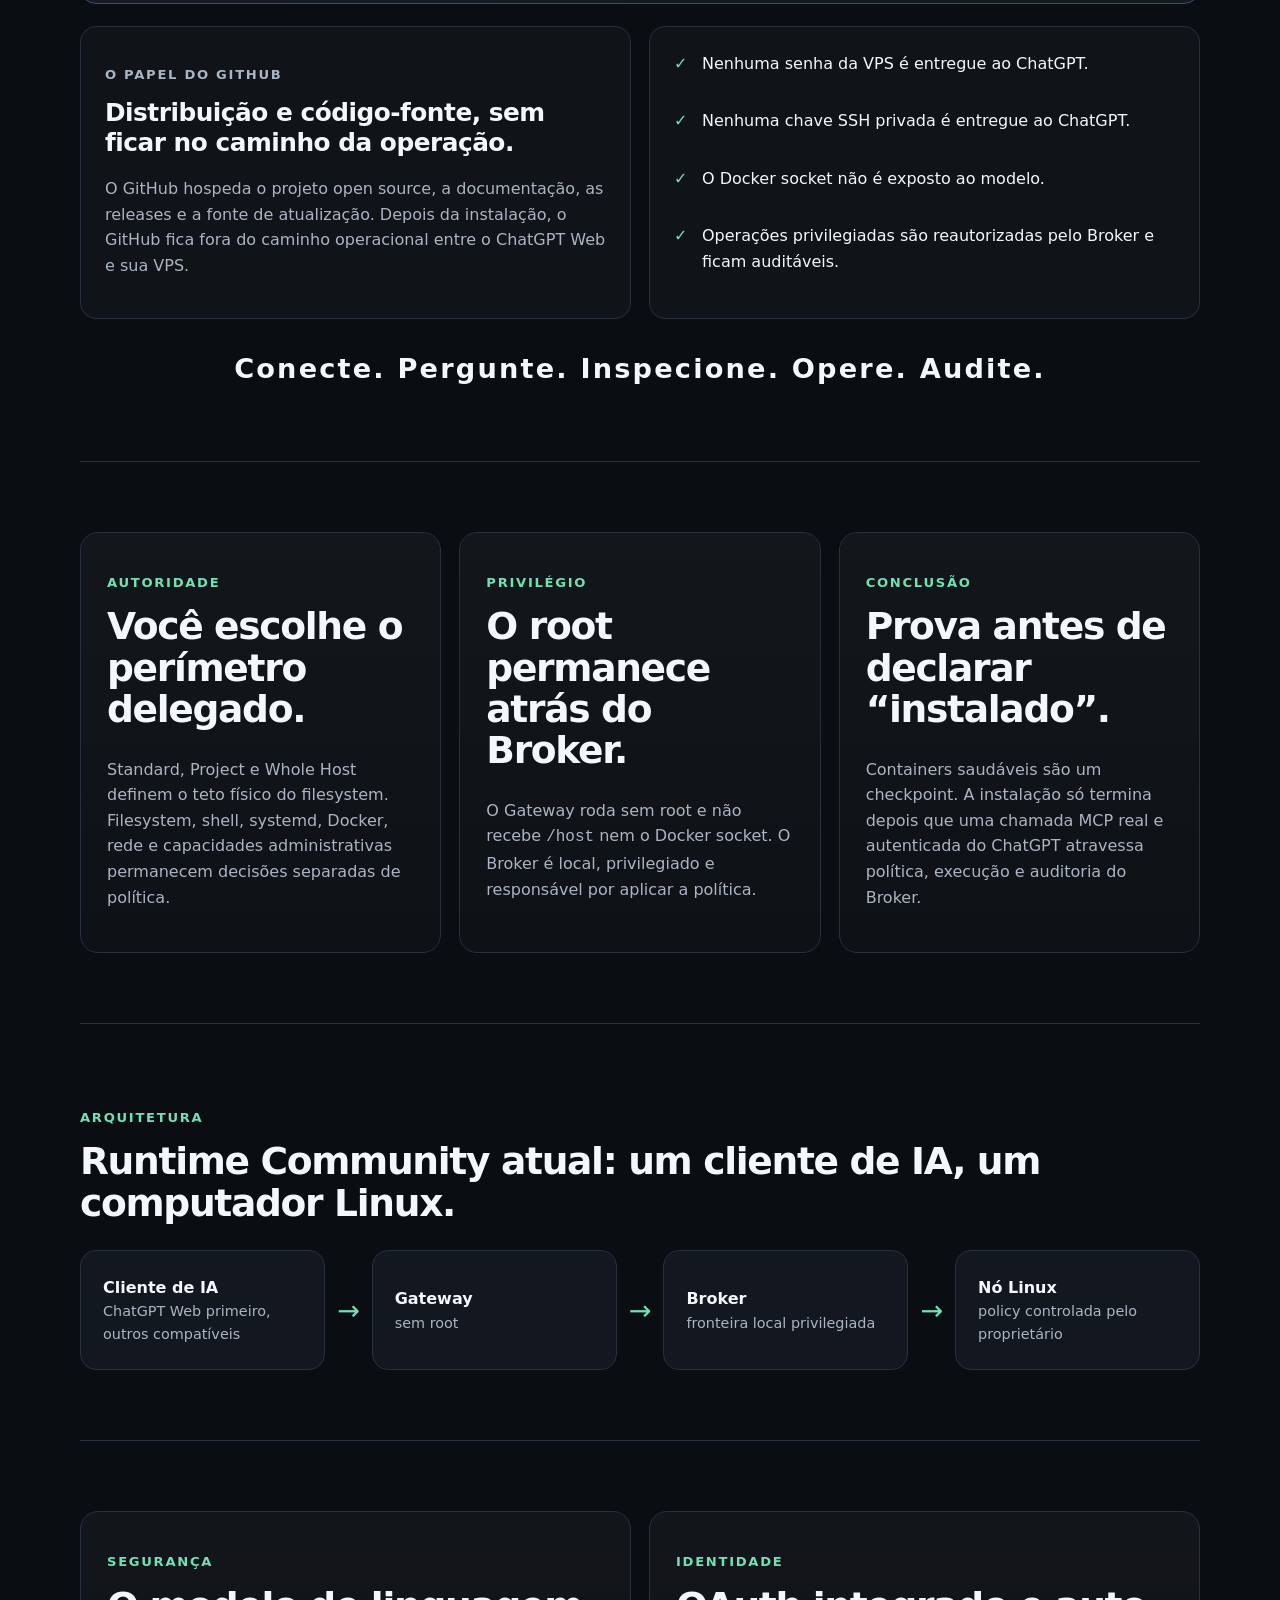
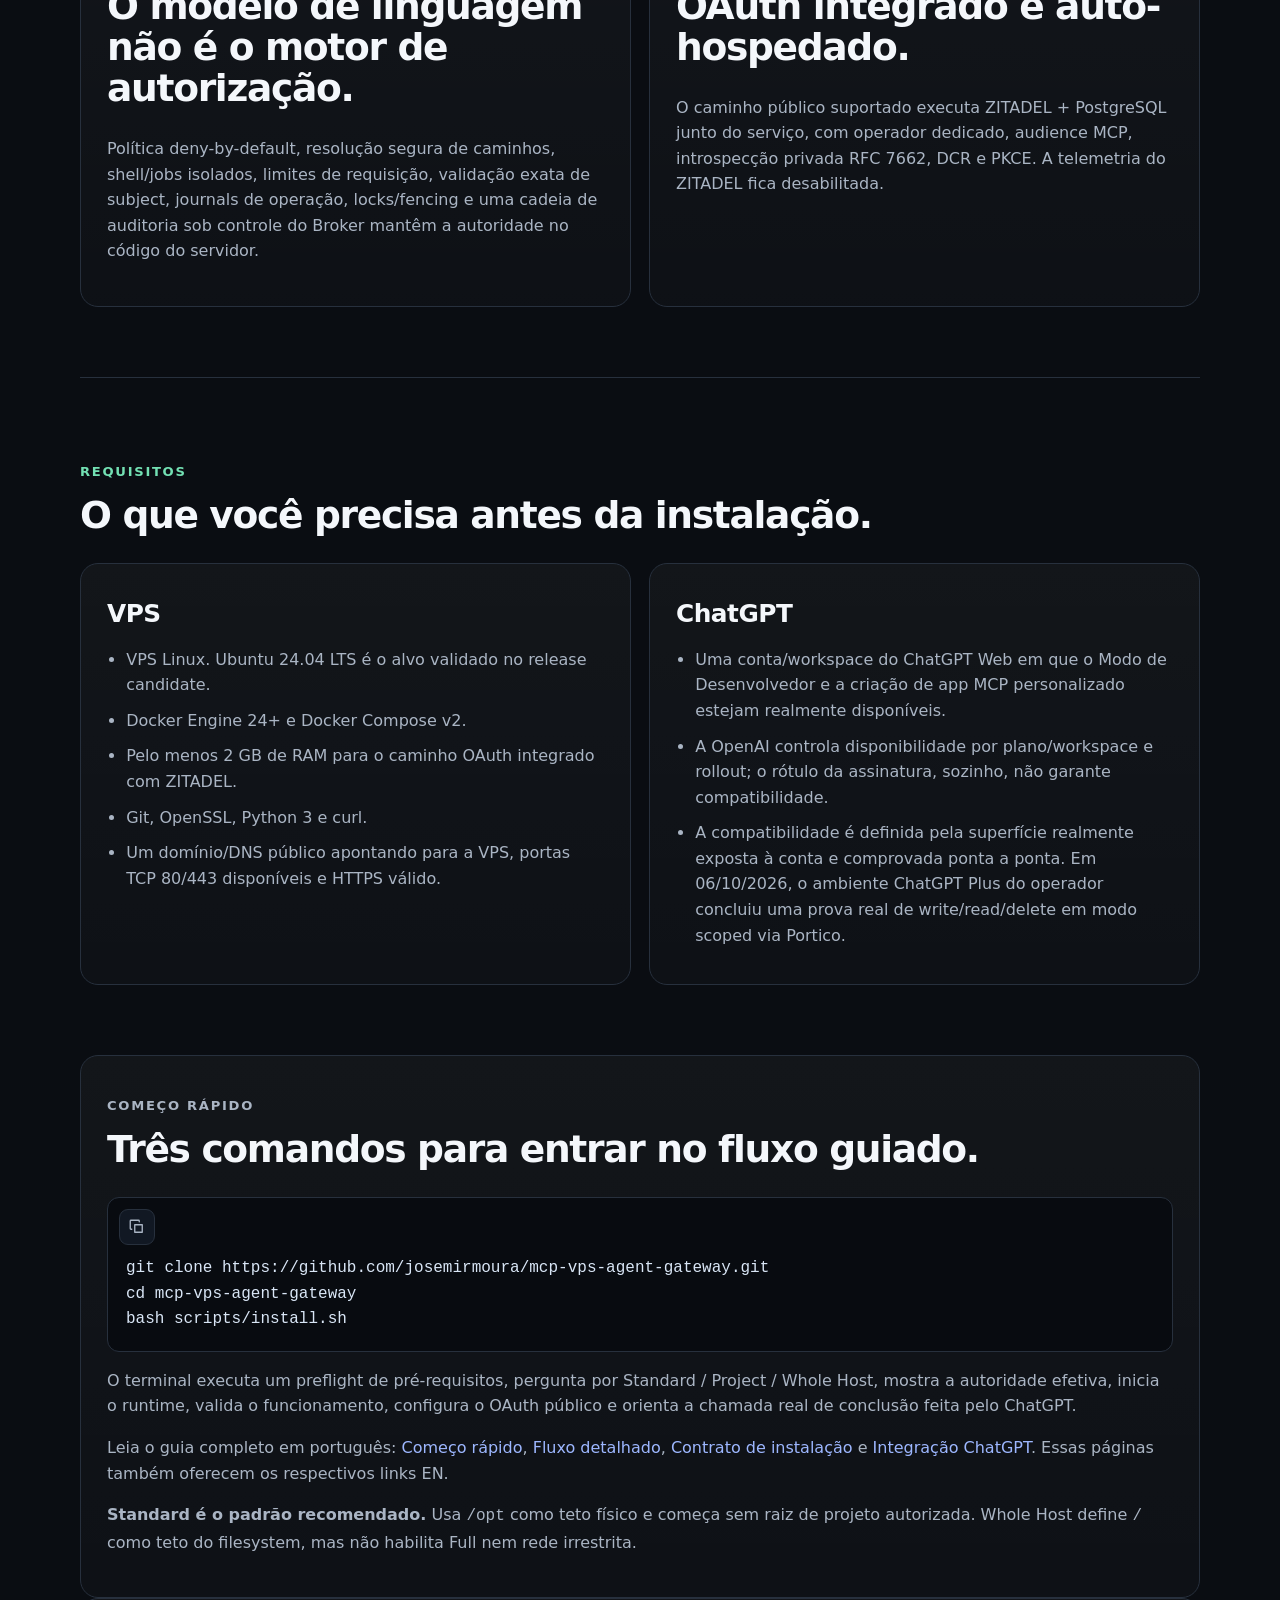
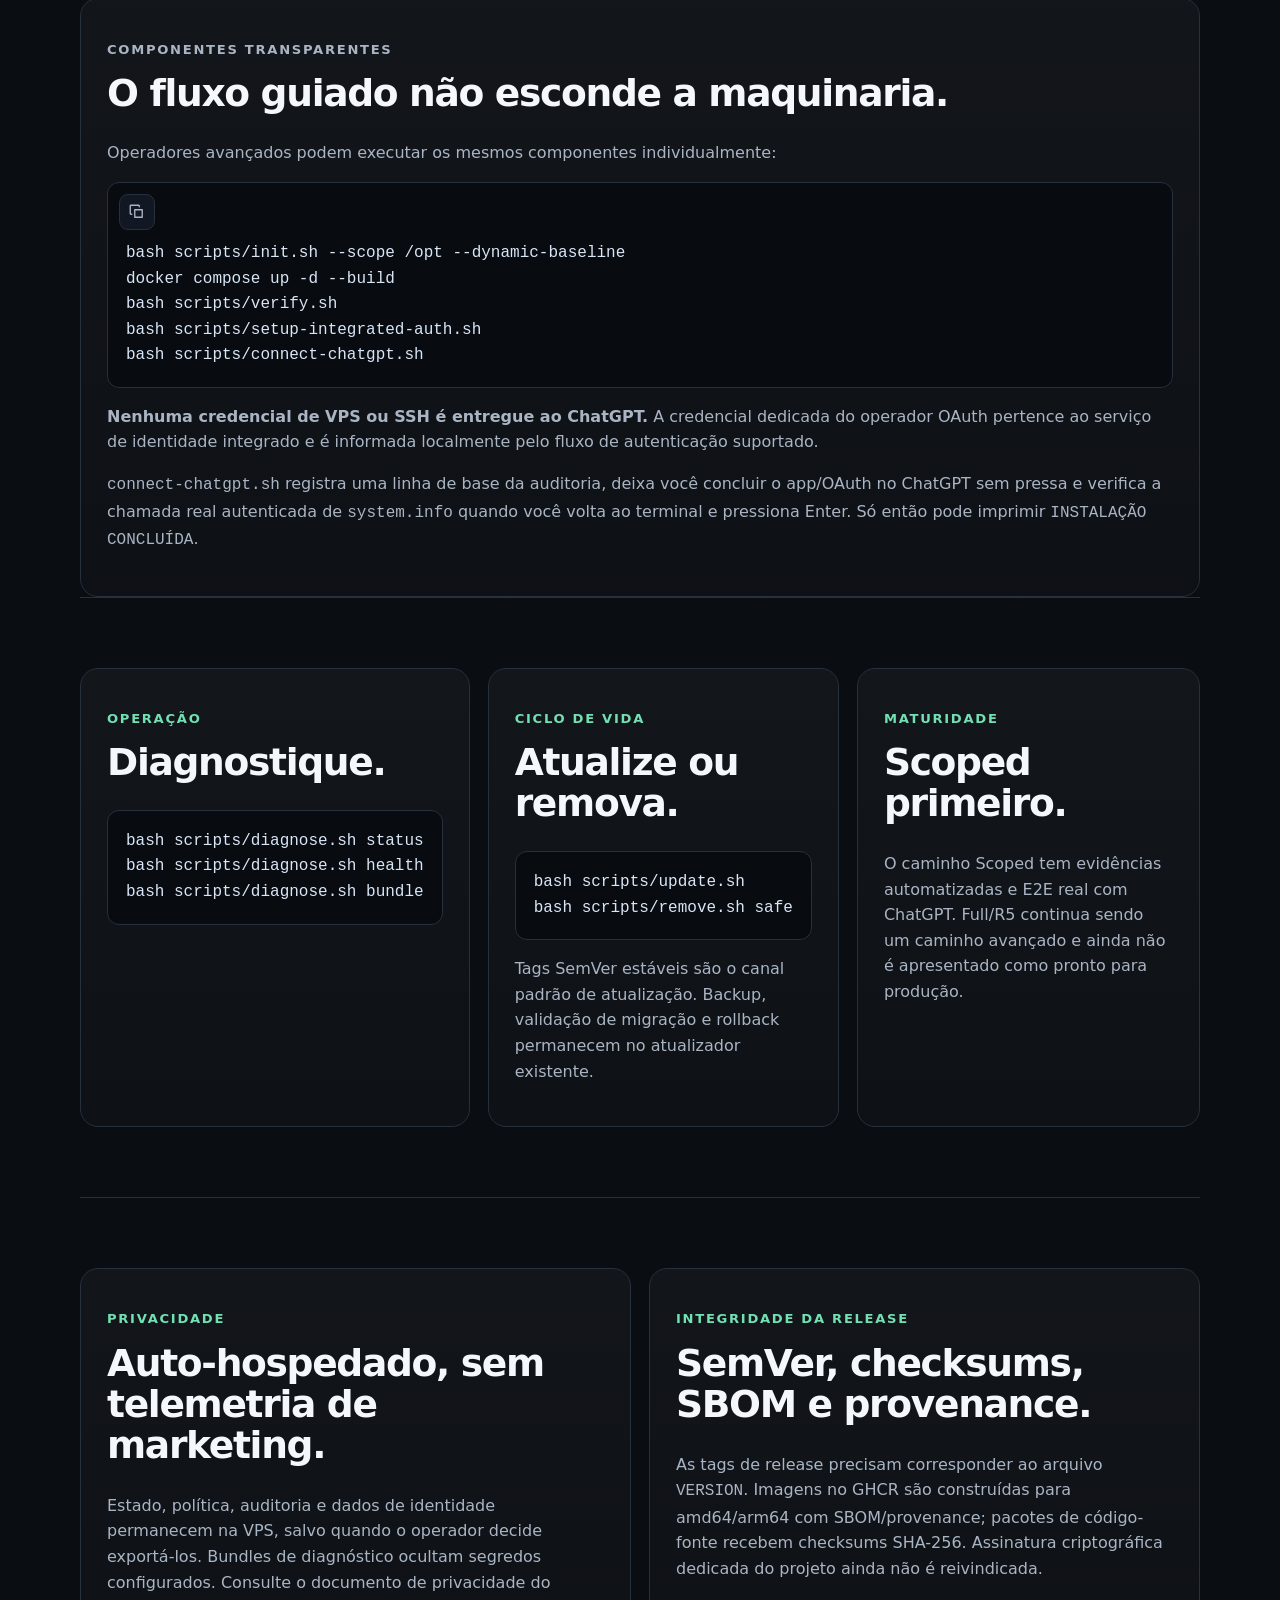
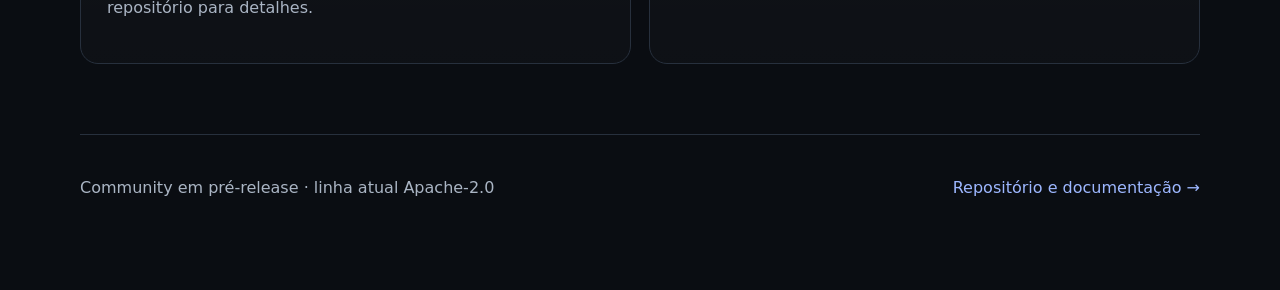
==== commit fc6035b0: "docs(block4): avoid suggesting unpublished RC availability on PT site" ====
--- a/site/pt-BR/index.html
+++ b/site/pt-BR/index.html
@@ -42,7 +42,7 @@
       </div>
     </nav>
     <div class="hero-copy">
-      <p class="eyebrow">v0.1.0-rc.7 · MCP auto-hospedado · política aplicada · auditável</p>
+      <p class="eyebrow">Community em pré-release · MCP auto-hospedado · política aplicada · auditável</p>
       <h1>Conecte uma IA web ao Linux com segurança.</h1>
       <p class="lede">O Portico Community dá ao ChatGPT Web ou a outro cliente MCP compatível um caminho seguro e auditável até um computador Linux controlado pelo proprietário. A máquina mantém a autoridade por meio de policy server-side.</p>
       <div class="actions">
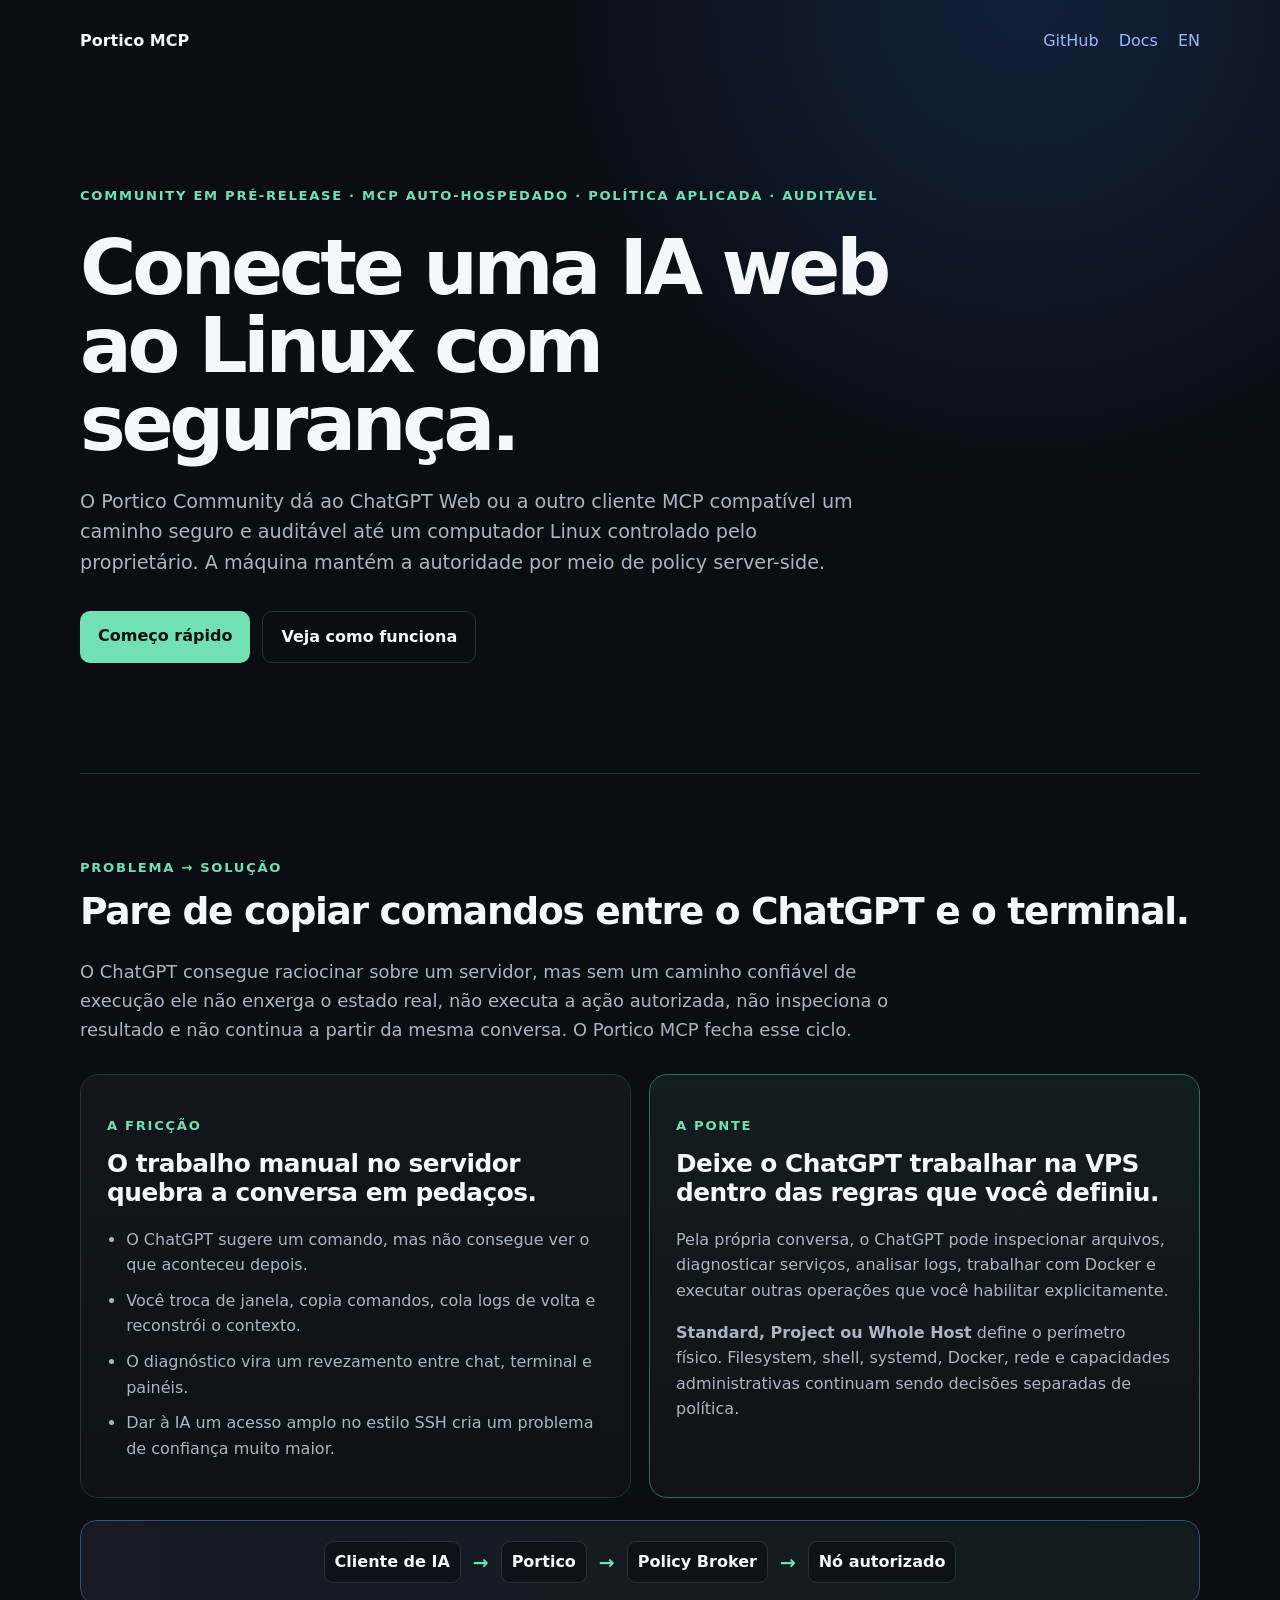
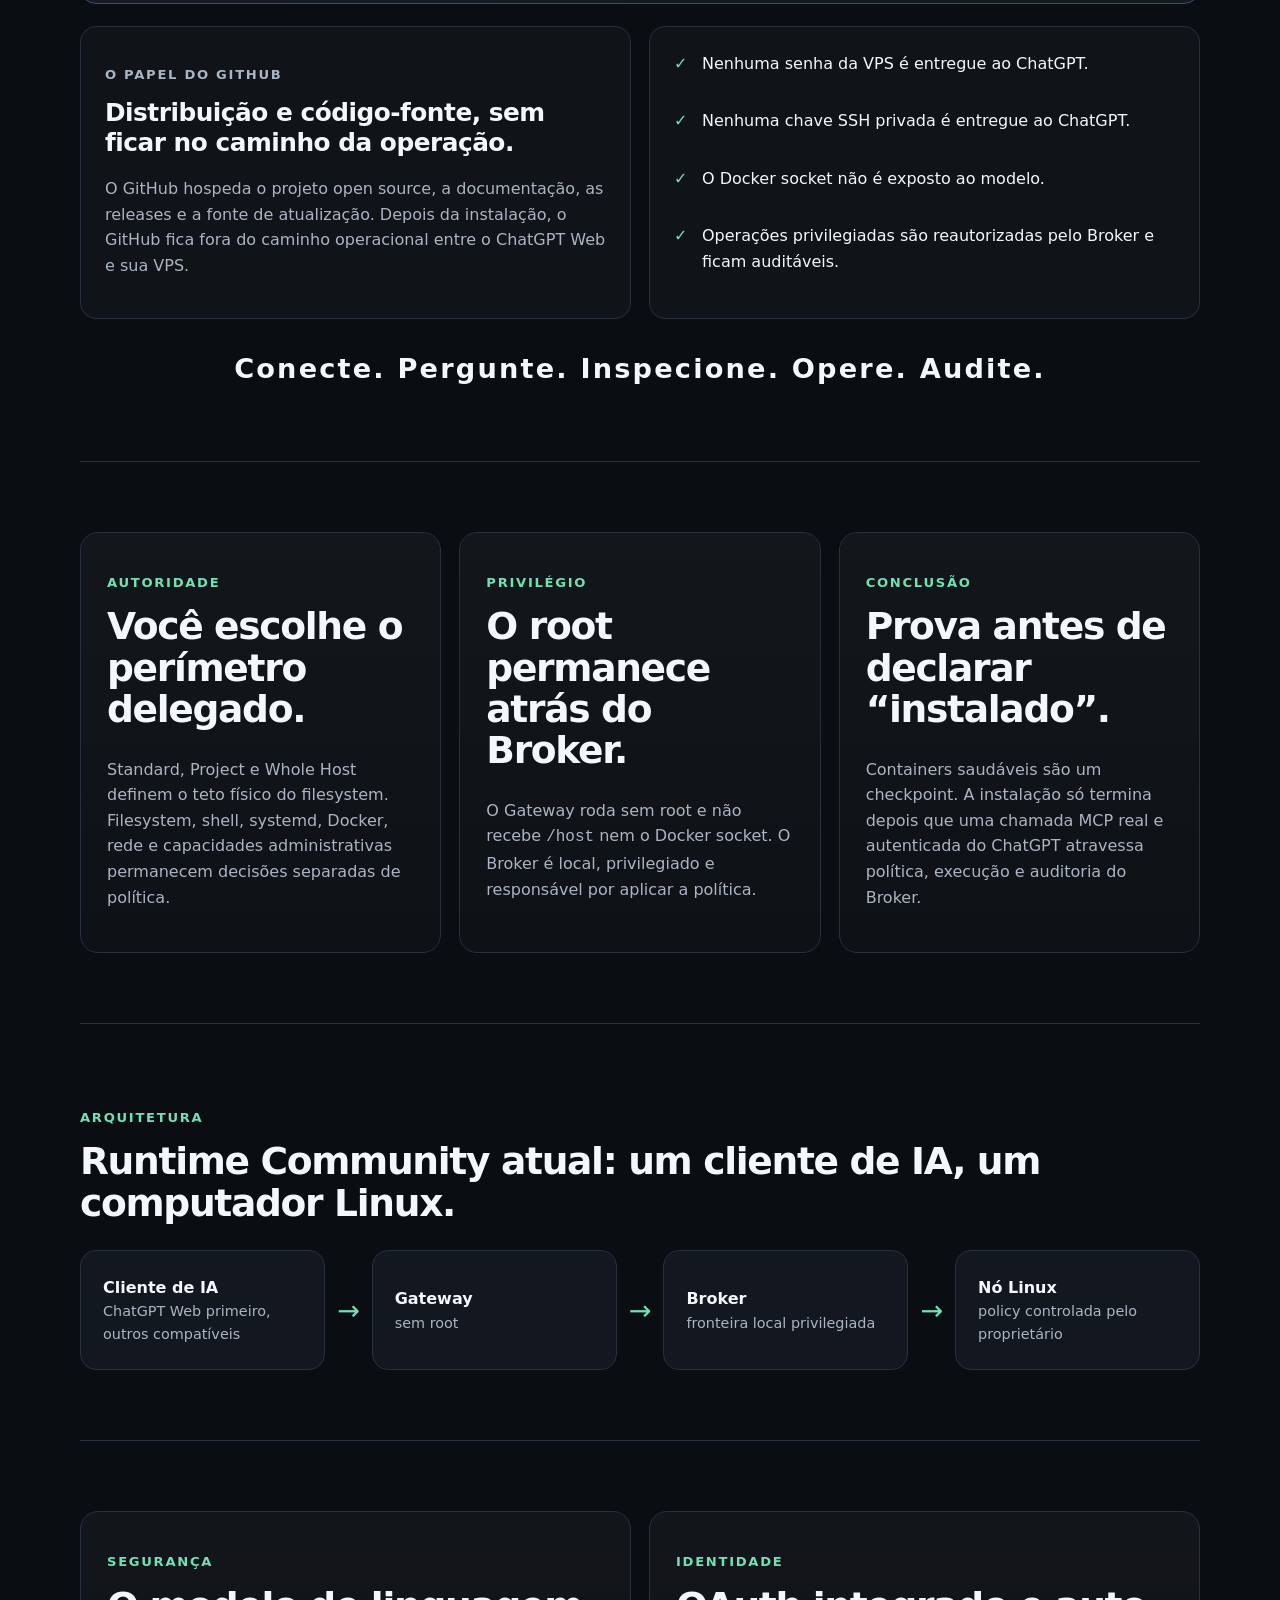
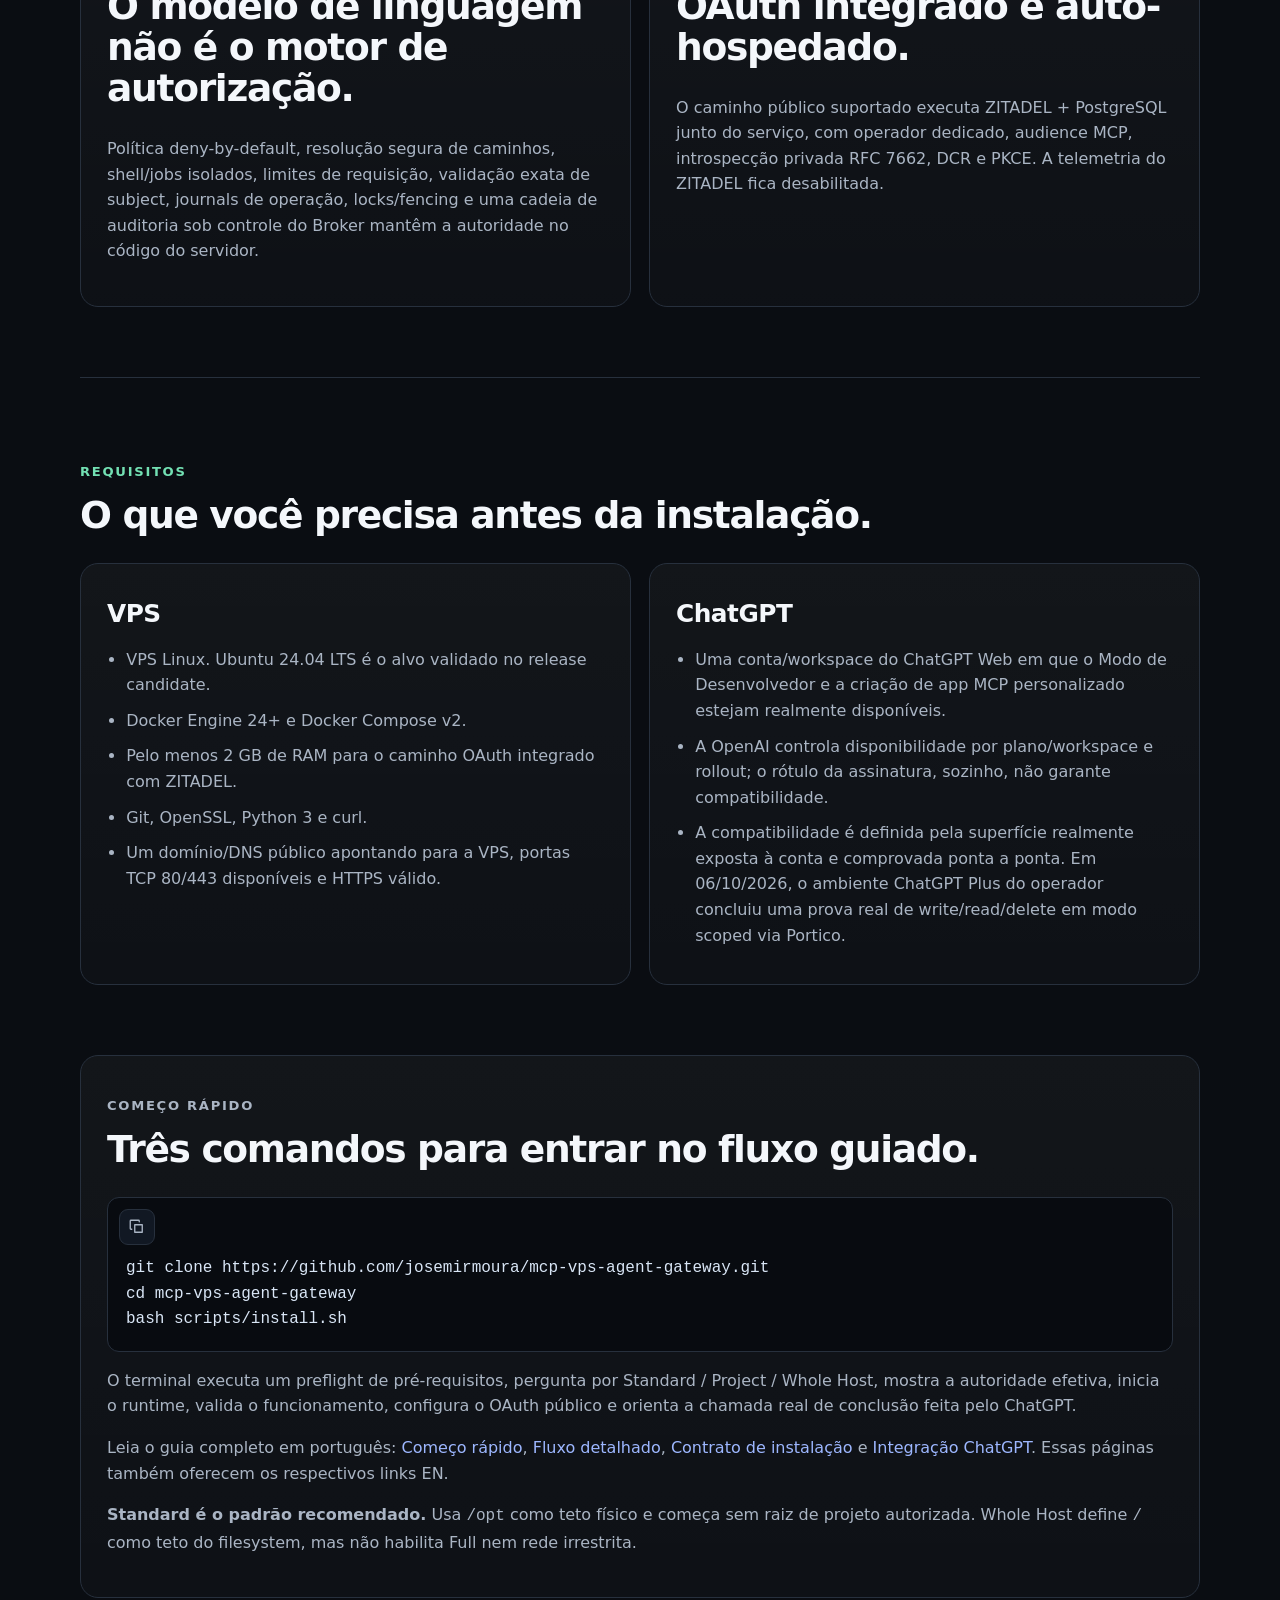
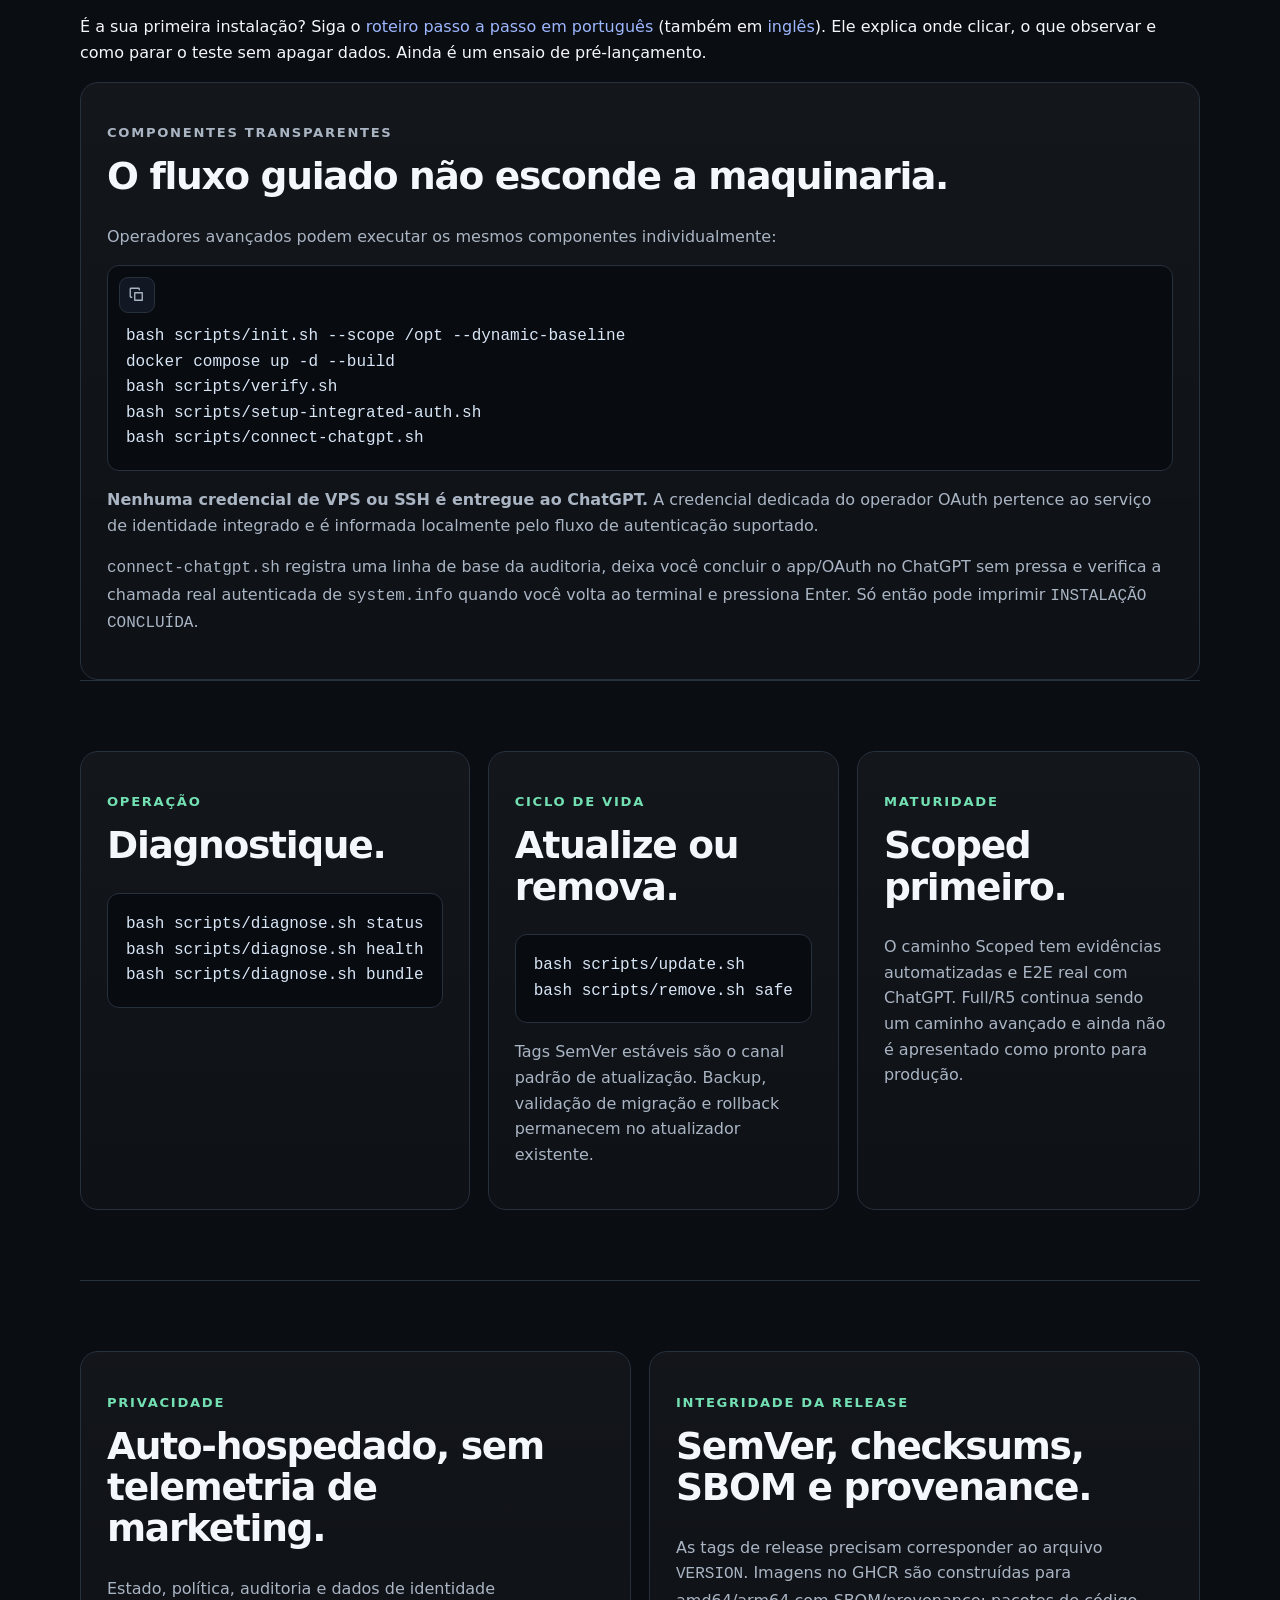
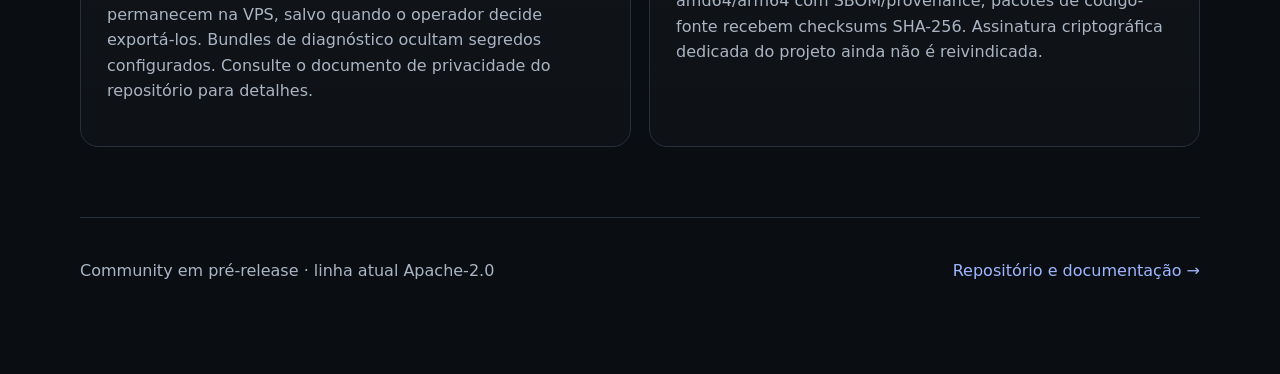
==== commit 46126504: "docs(block4): add beginner first-run acceptance route to pt landing" ====
--- a/site/pt-BR/index.html
+++ b/site/pt-BR/index.html
@@ -185,7 +185,8 @@
       <p><strong>Standard é o padrão recomendado.</strong> Usa <code>/opt</code> como teto físico e começa sem raiz de projeto autorizada. Whole Host define <code>/</code> como teto do filesystem, mas não habilita Full nem rede irrestrita.</p>
     </section>
 
-    <section id="connect-chatgpt" class="quick">
+          <p>É a sua primeira instalação? Siga o <a href="https://github.com/josemirmoura/mcp-vps-agent-gateway/blob/main/docs/first-install-acceptance.pt-BR.md">roteiro passo a passo em português</a> (também em <a href="https://github.com/josemirmoura/mcp-vps-agent-gateway/blob/main/docs/first-install-acceptance.md" lang="en">inglês</a>). Ele explica onde clicar, o que observar e como parar o teste sem apagar dados. Ainda é um ensaio de pré-lançamento.</p>
+      <section id="connect-chatgpt" class="quick">
       <p class="eyebrow">Componentes transparentes</p>
       <h2>O fluxo guiado não esconde a maquinaria.</h2>
       <p>Operadores avançados podem executar os mesmos componentes individualmente:</p>
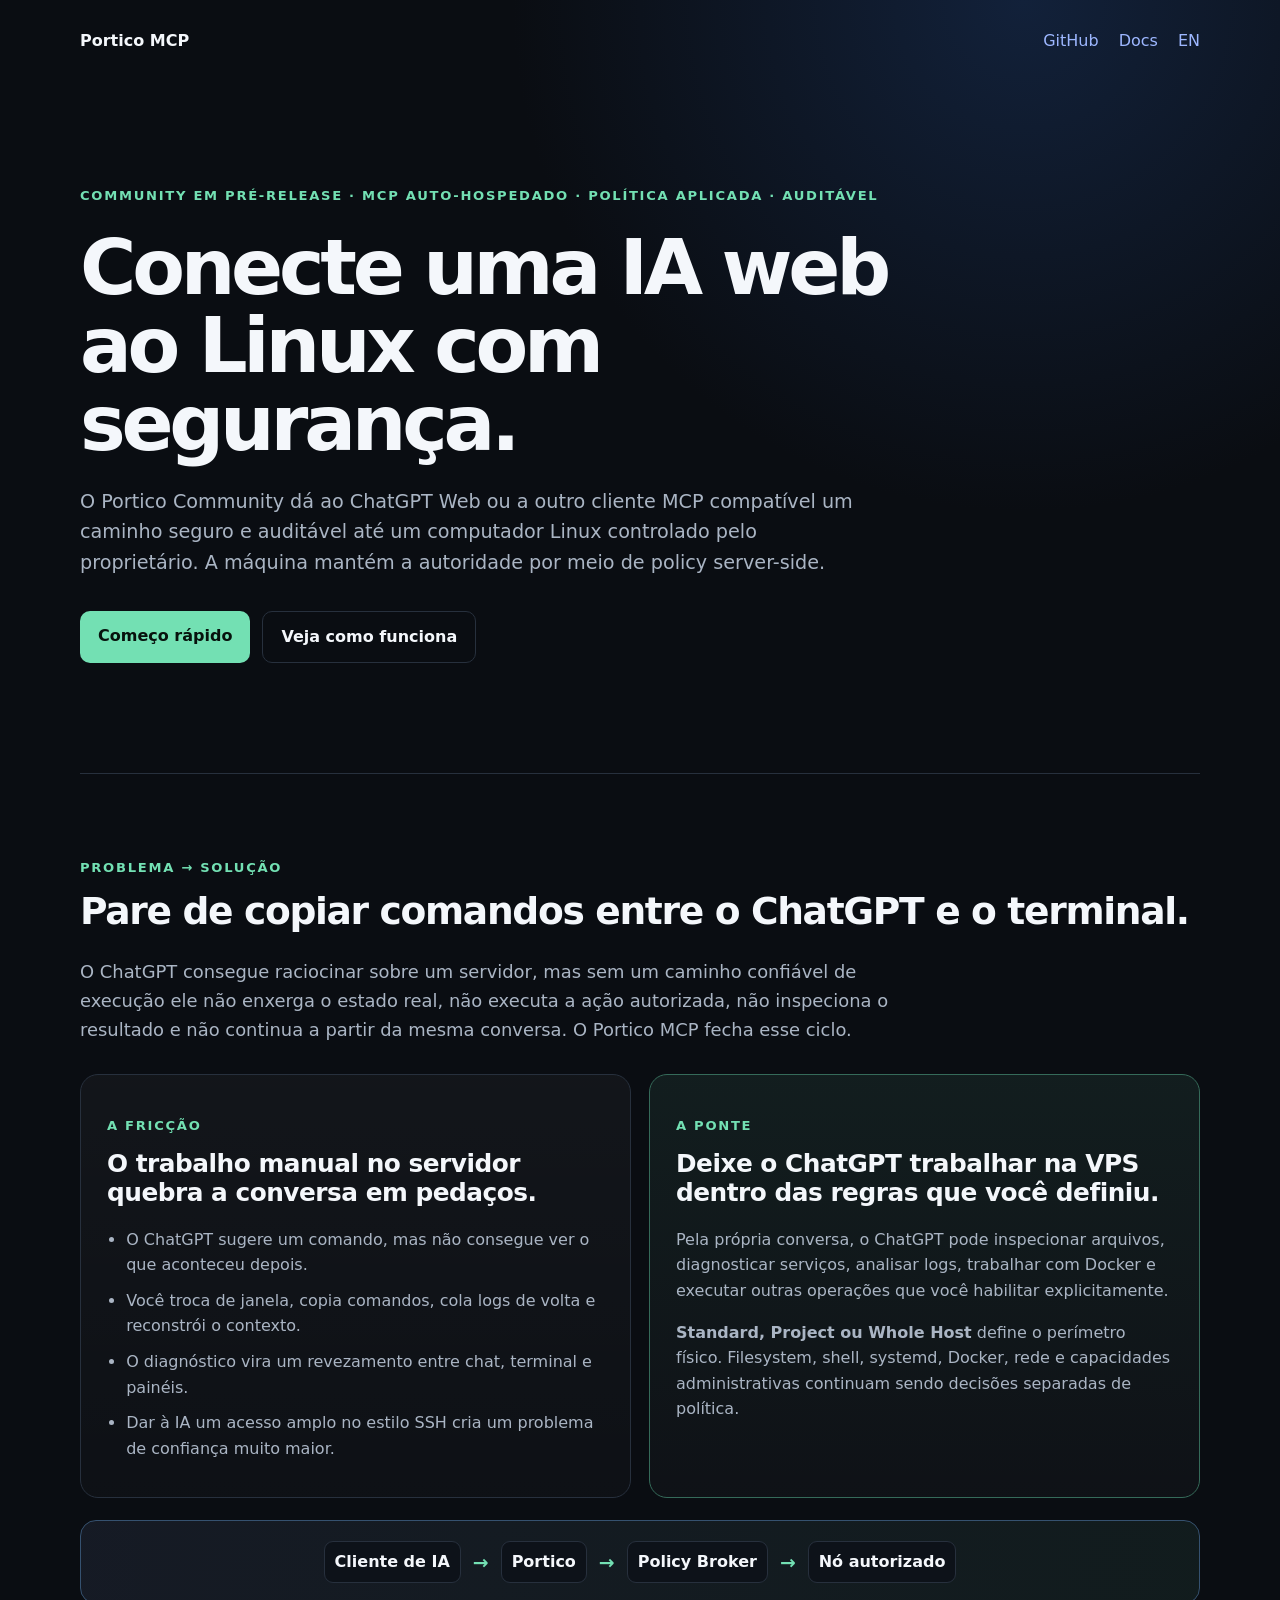
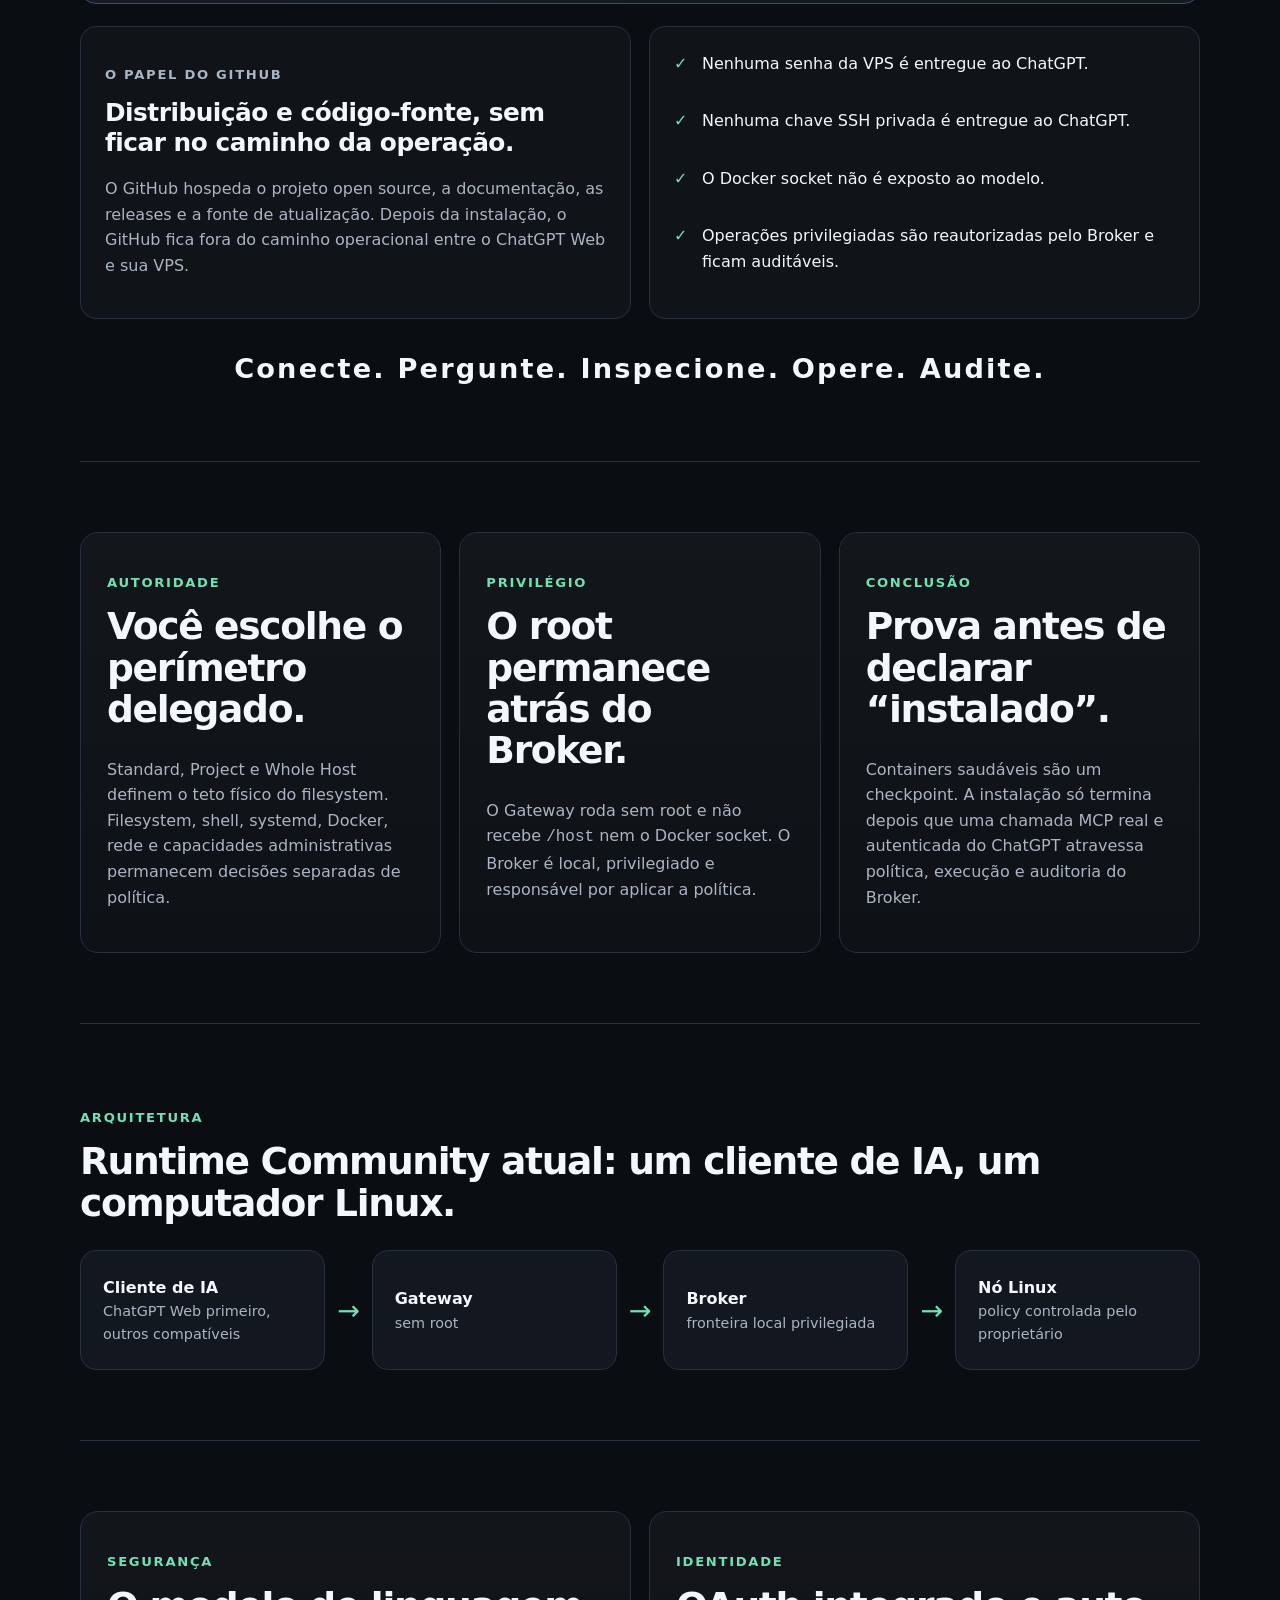
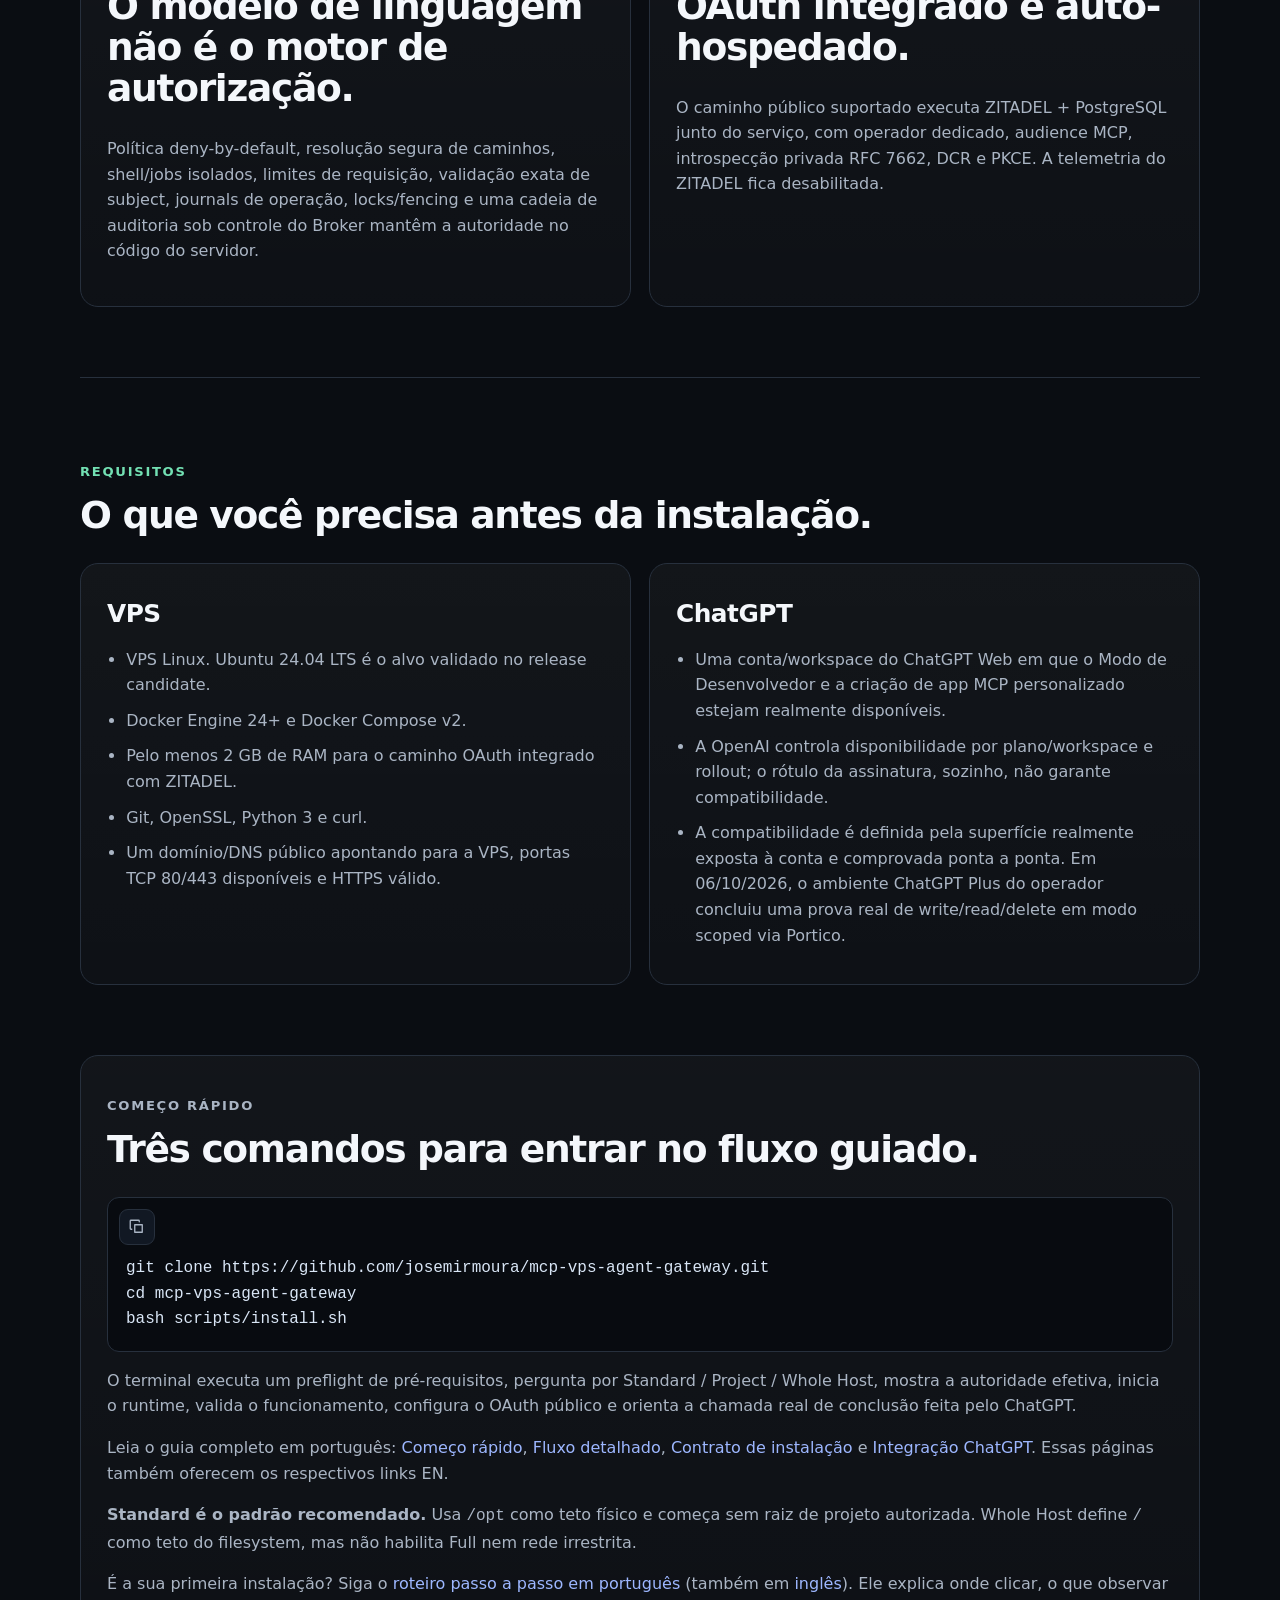
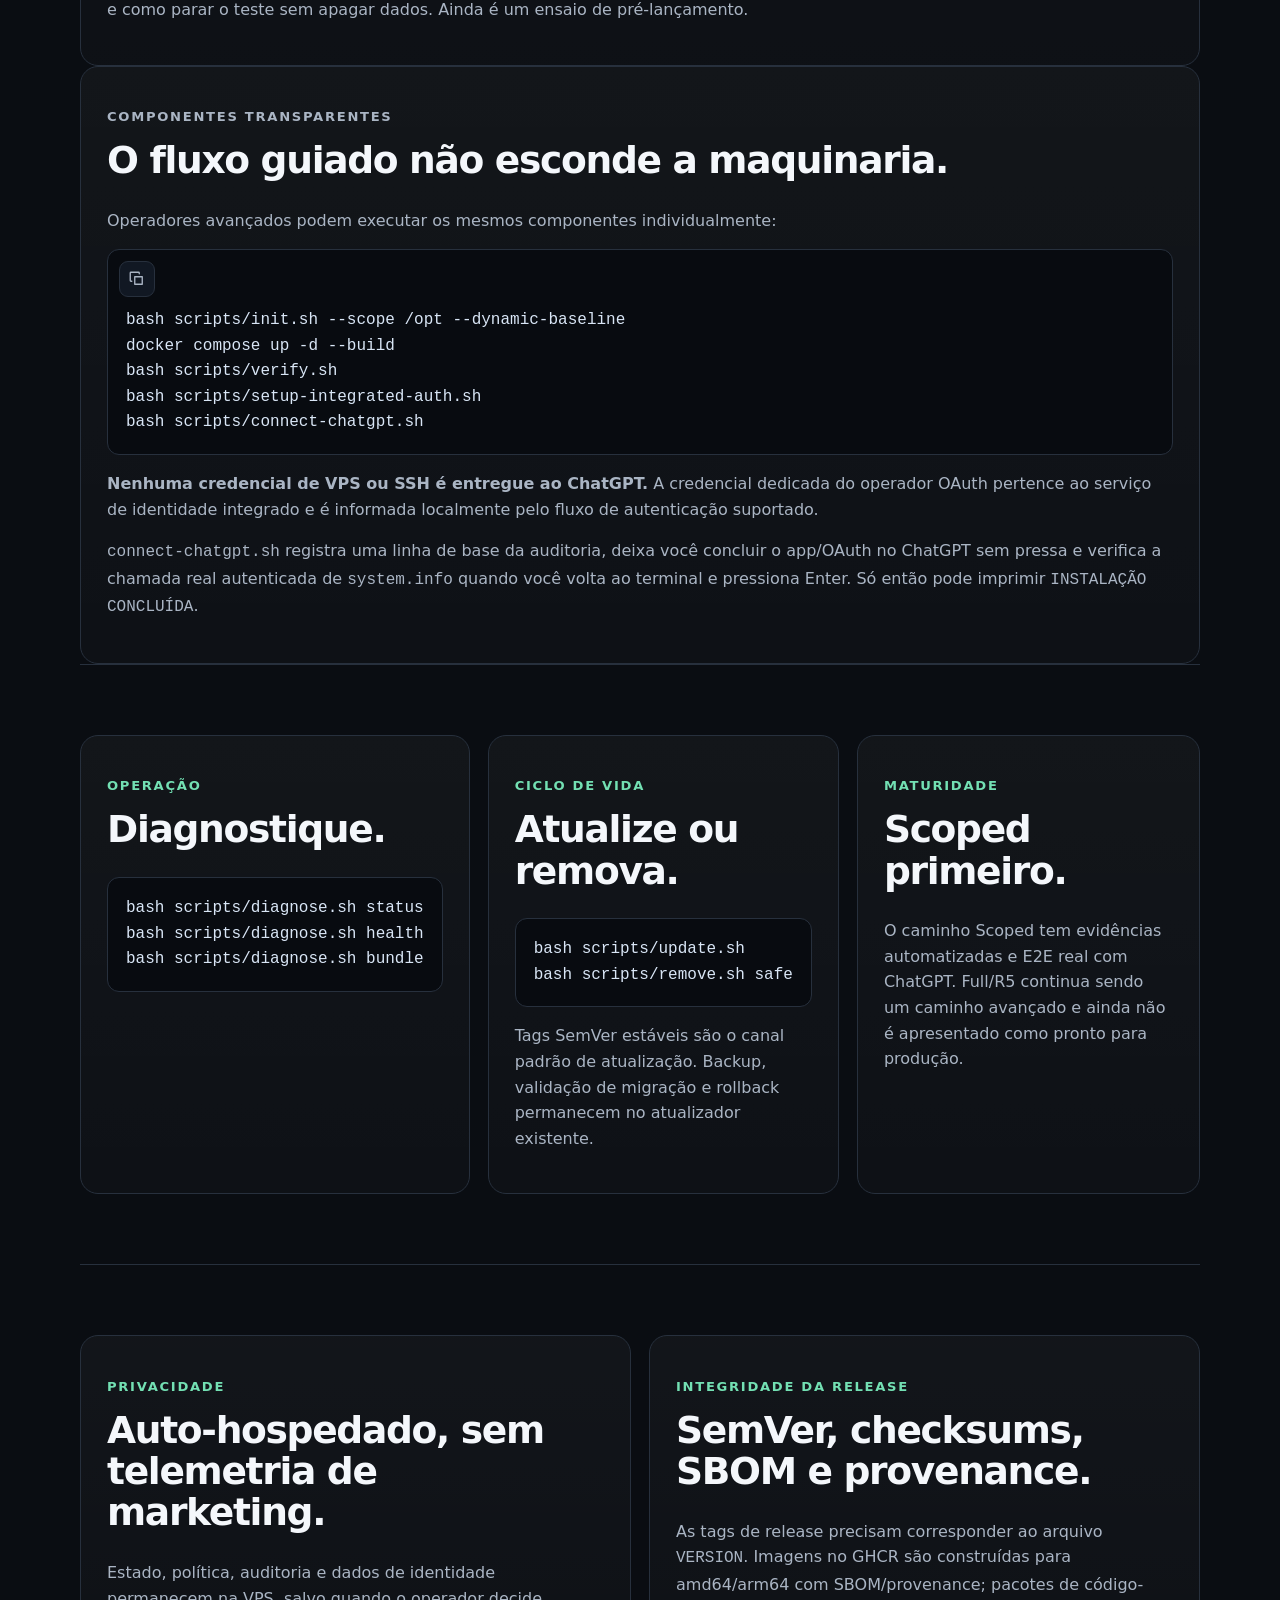
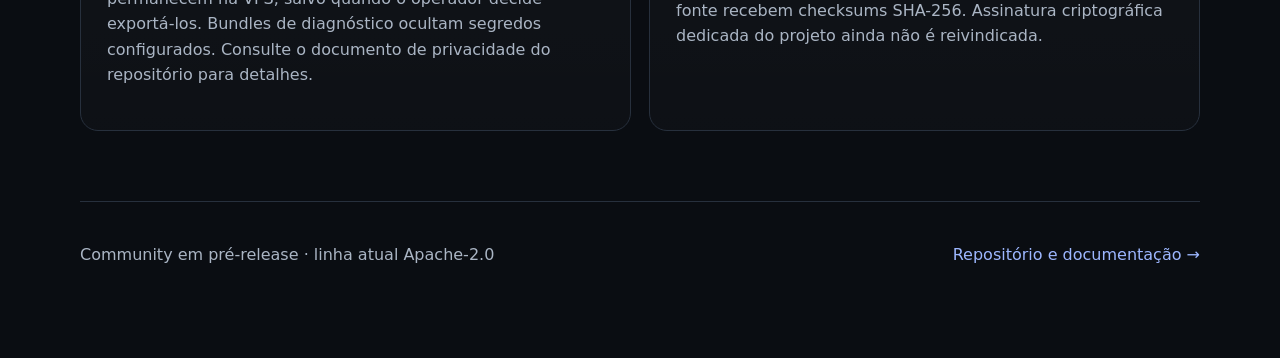
==== commit 188244d7: "docs(block4): place beginner navigation within quickstart card" ====
--- a/site/pt-BR/index.html
+++ b/site/pt-BR/index.html
@@ -183,10 +183,10 @@
       <p>O terminal executa um preflight de pré-requisitos, pergunta por Standard / Project / Whole Host, mostra a autoridade efetiva, inicia o runtime, valida o funcionamento, configura o OAuth público e orienta a chamada real de conclusão feita pelo ChatGPT.</p>
       <p>Leia o guia completo em português: <a href="https://github.com/josemirmoura/mcp-vps-agent-gateway/blob/main/docs/quick-start.pt-BR.md">Começo rápido</a>, <a href="https://github.com/josemirmoura/mcp-vps-agent-gateway/blob/main/docs/installer-flow.pt-BR.md">Fluxo detalhado</a>, <a href="https://github.com/josemirmoura/mcp-vps-agent-gateway/blob/main/docs/installation-contract.pt-BR.md">Contrato de instalação</a> e <a href="https://github.com/josemirmoura/mcp-vps-agent-gateway/blob/main/docs/chatgpt-integration.pt-BR.md">Integração ChatGPT</a>. Essas páginas também oferecem os respectivos links EN.</p>
       <p><strong>Standard é o padrão recomendado.</strong> Usa <code>/opt</code> como teto físico e começa sem raiz de projeto autorizada. Whole Host define <code>/</code> como teto do filesystem, mas não habilita Full nem rede irrestrita.</p>
-    </section>
-
-          <p>É a sua primeira instalação? Siga o <a href="https://github.com/josemirmoura/mcp-vps-agent-gateway/blob/main/docs/first-install-acceptance.pt-BR.md">roteiro passo a passo em português</a> (também em <a href="https://github.com/josemirmoura/mcp-vps-agent-gateway/blob/main/docs/first-install-acceptance.md" lang="en">inglês</a>). Ele explica onde clicar, o que observar e como parar o teste sem apagar dados. Ainda é um ensaio de pré-lançamento.</p>
-      <section id="connect-chatgpt" class="quick">
+    <p>É a sua primeira instalação? Siga o <a href="https://github.com/josemirmoura/mcp-vps-agent-gateway/blob/main/docs/first-install-acceptance.pt-BR.md">roteiro passo a passo em português</a> (também em <a href="https://github.com/josemirmoura/mcp-vps-agent-gateway/blob/main/docs/first-install-acceptance.md" lang="en">inglês</a>). Ele explica onde clicar, o que observar e como parar o teste sem apagar dados. Ainda é um ensaio de pré-lançamento.</p>
+    </section>
+
+    <section id="connect-chatgpt" class="quick">
       <p class="eyebrow">Componentes transparentes</p>
       <h2>O fluxo guiado não esconde a maquinaria.</h2>
       <p>Operadores avançados podem executar os mesmos componentes individualmente:</p>
